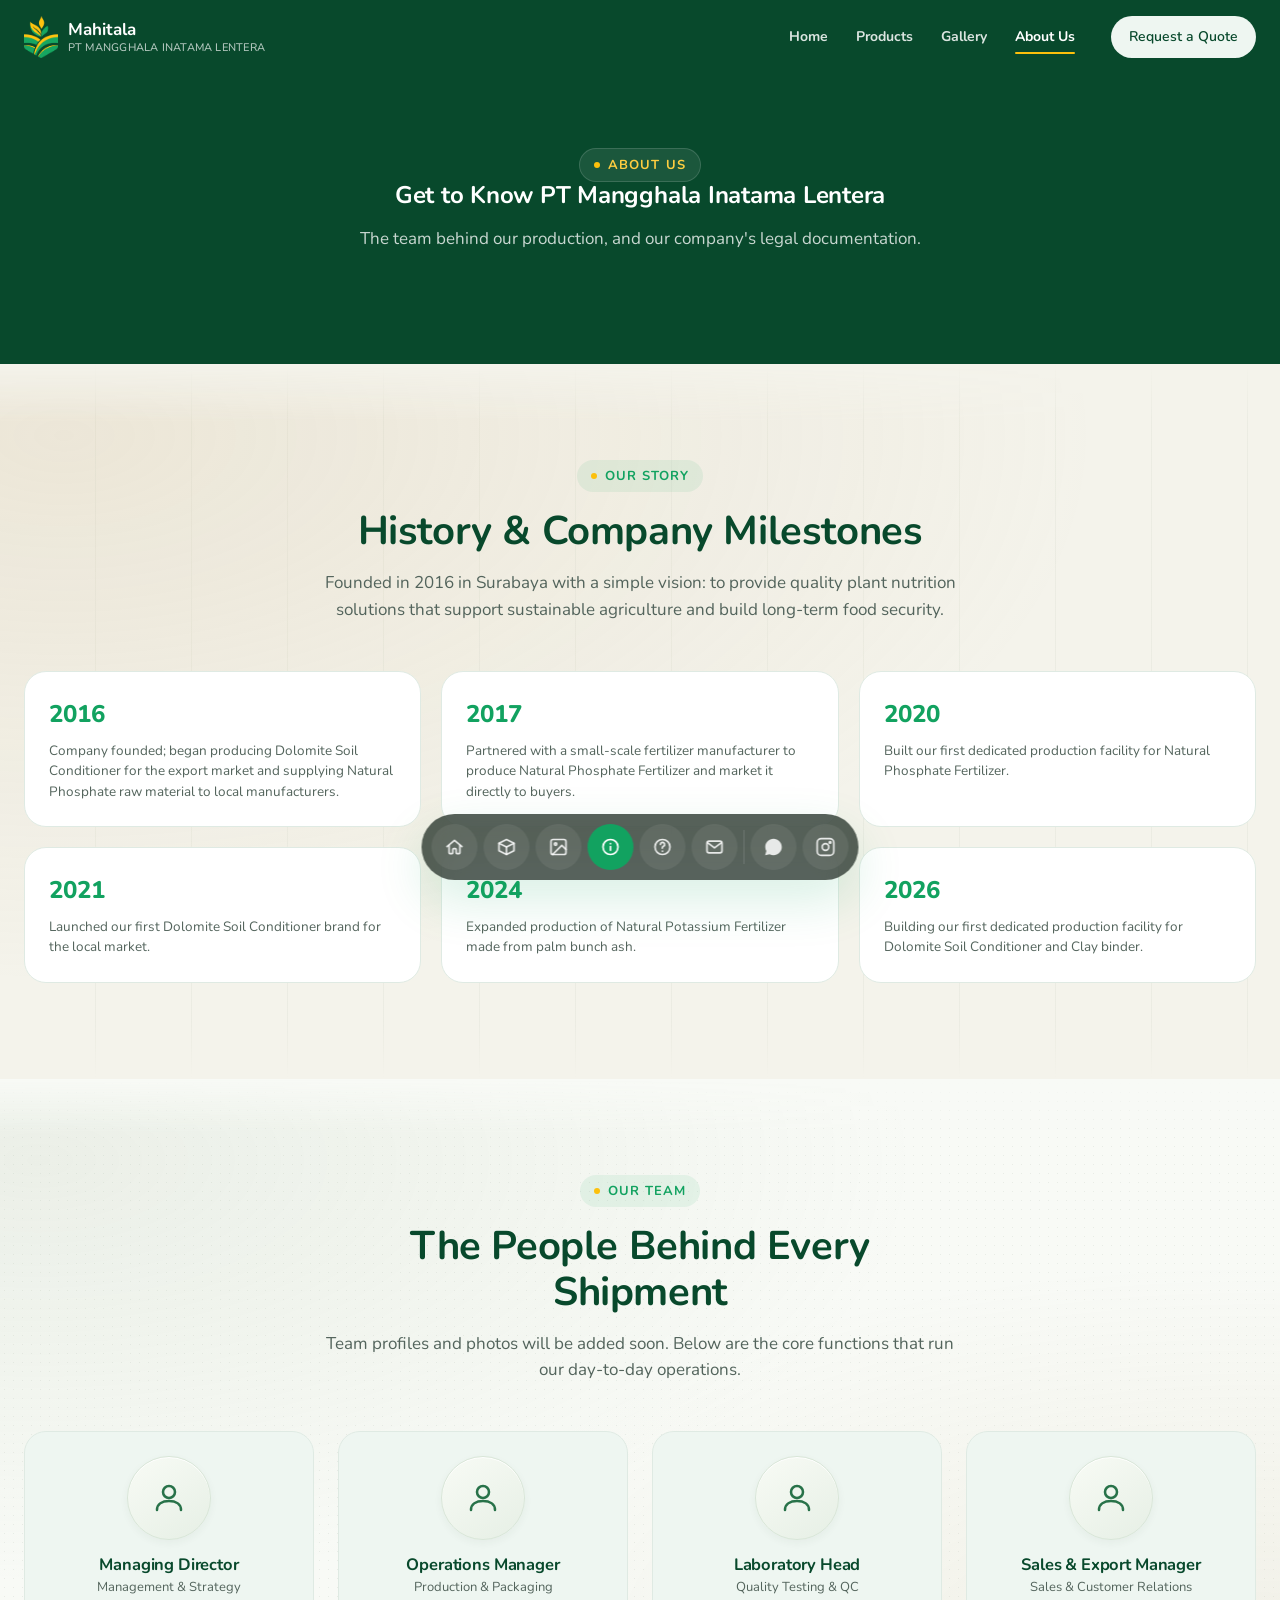
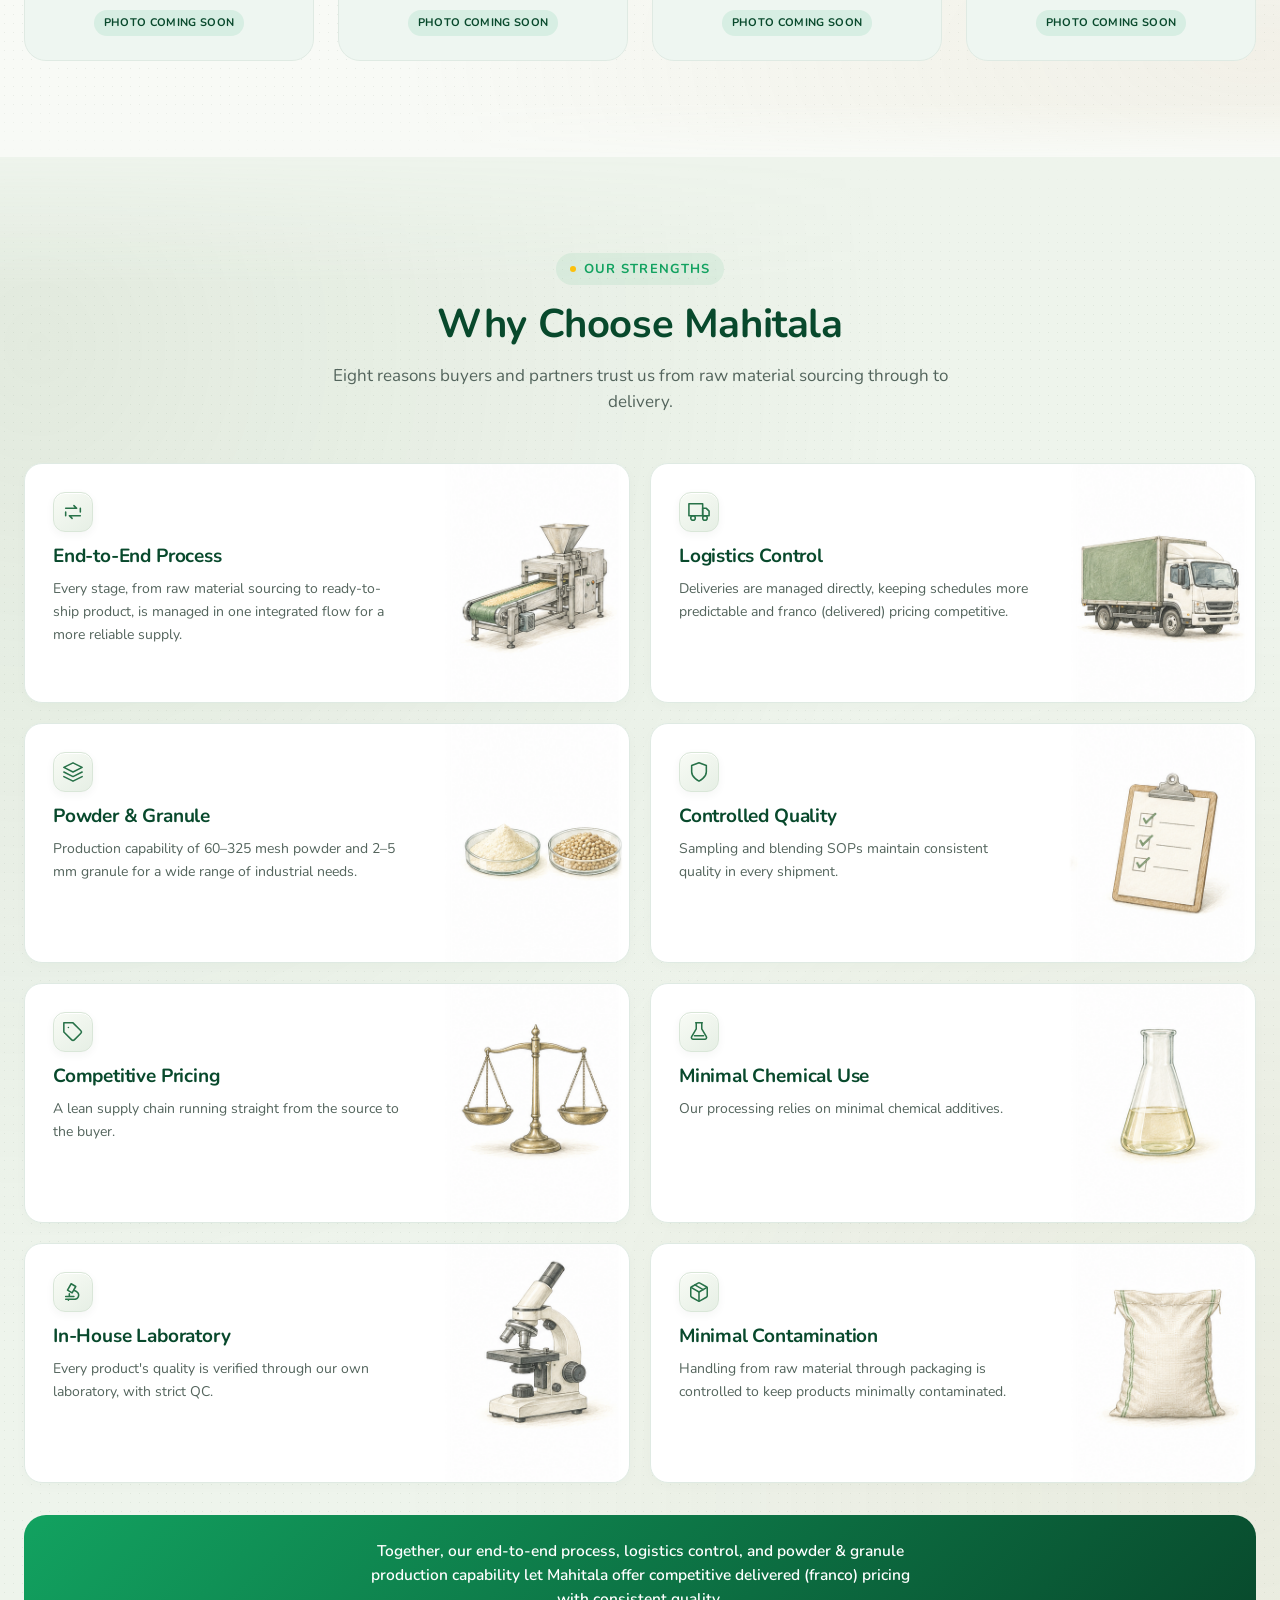
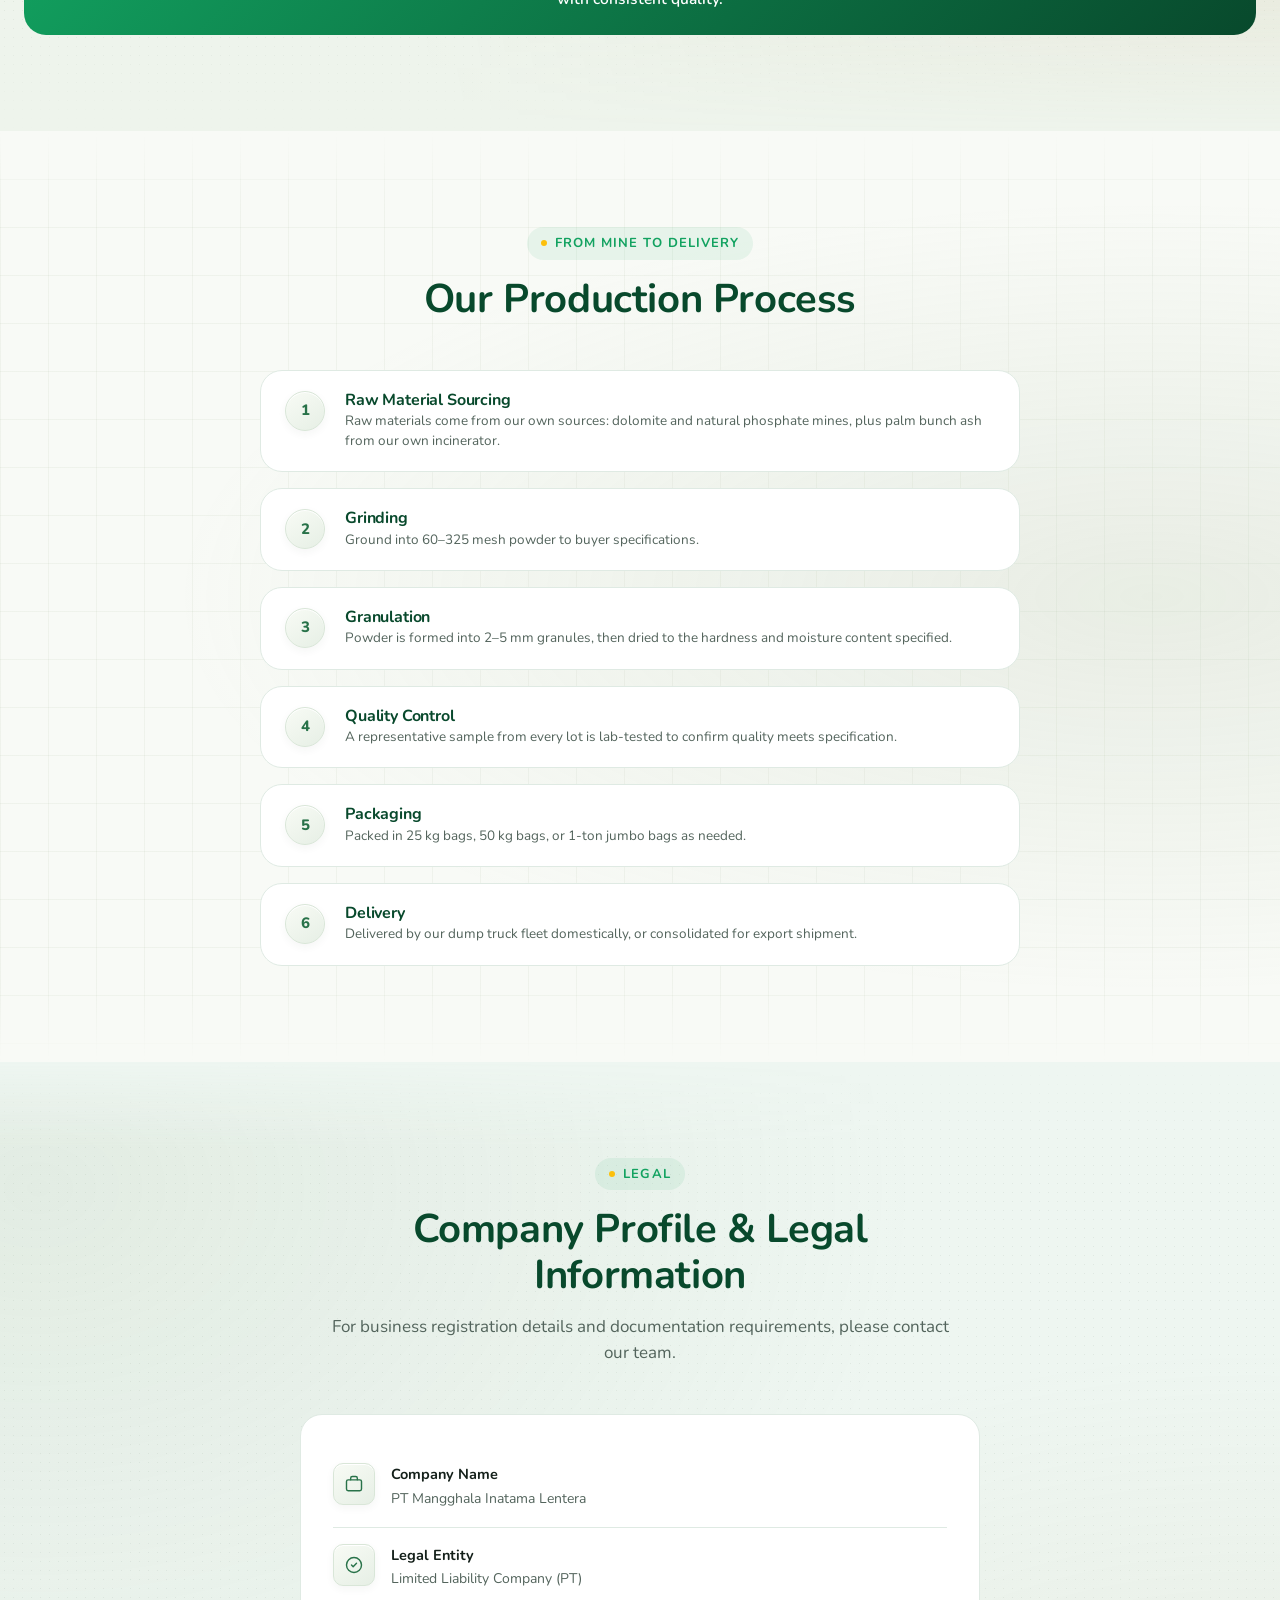
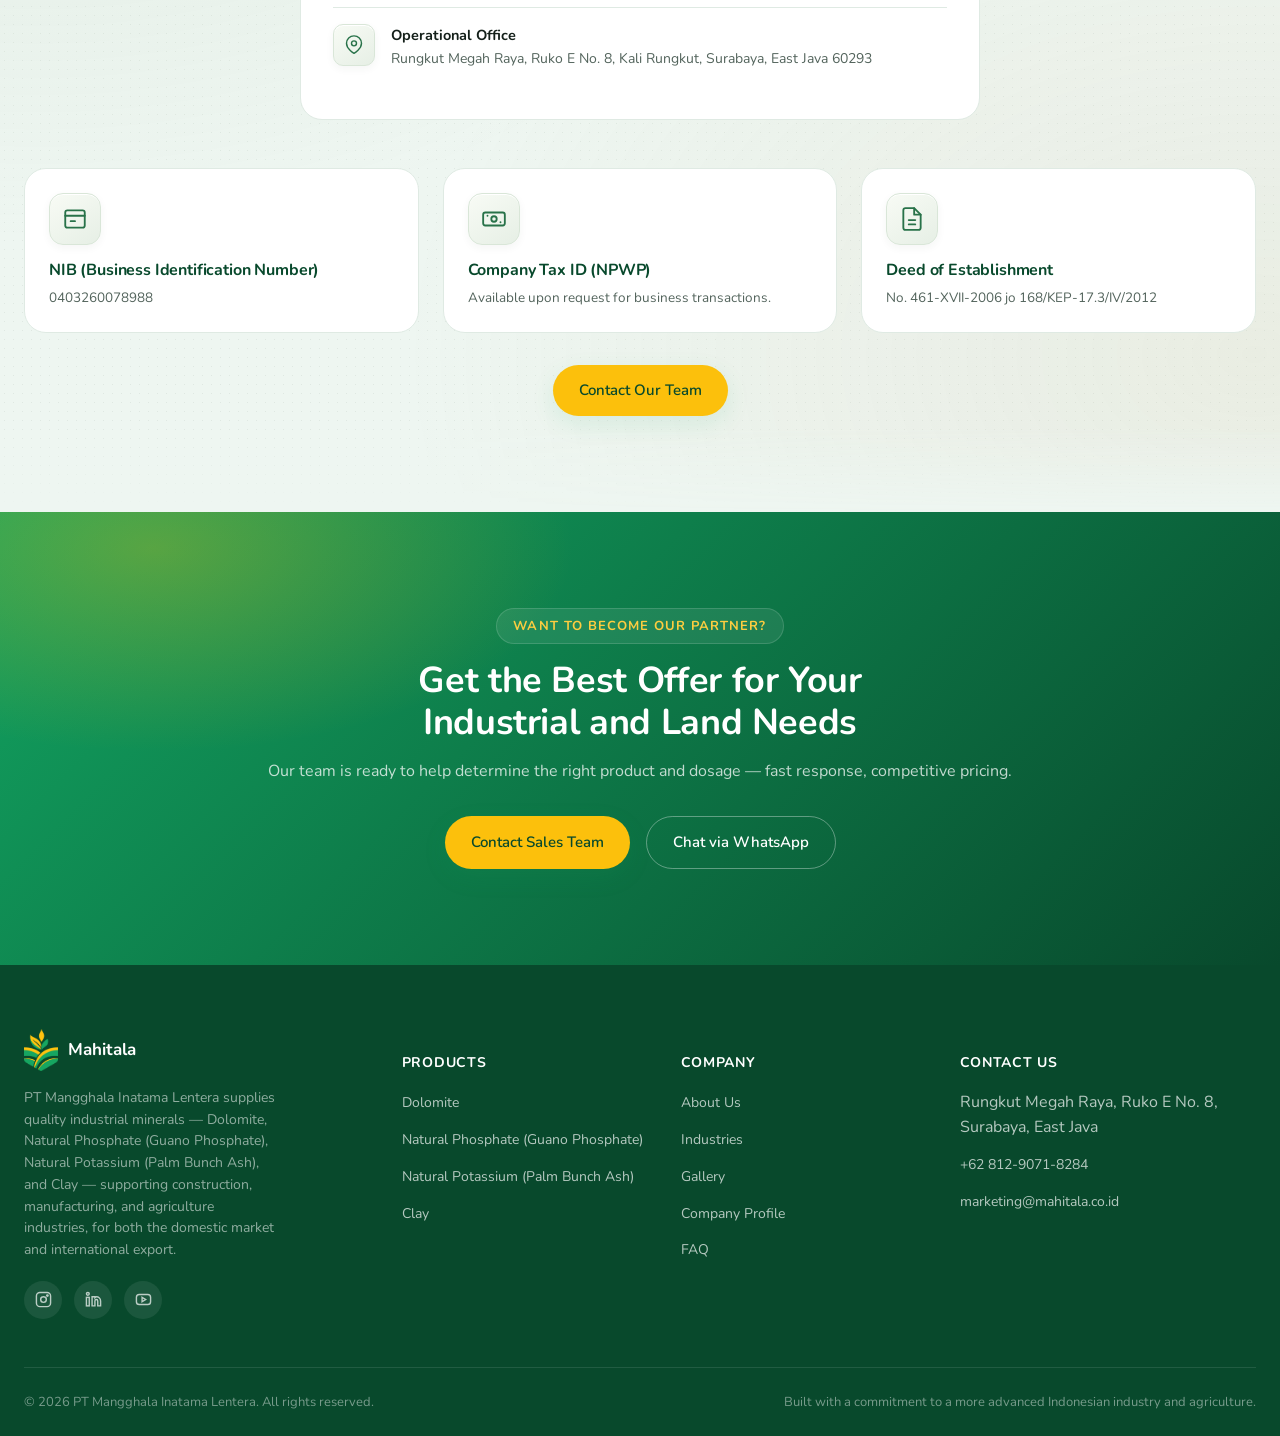
==== about.html @ 86b74831 "Refresh About illustrations and publish verified company identifiers" ====
<!doctype html>
<html lang="en">
<head>
<meta charset="UTF-8">
<meta name="viewport" content="width=device-width, initial-scale=1, viewport-fit=cover">
<title>About Us — PT Mangghala Inatama Lentera</title>
<meta name="description" content="Company profile, team, and legal documentation for PT Mangghala Inatama Lentera — producer and distributor of Dolomite, Natural Phosphate (Guano Phosphate), Natural Potassium (Palm Bunch Ash), and Clay.">
<link rel="canonical" href="https://bgdrgnnn.github.io/Mahitala/about.html">
<meta property="og:type" content="website">
<meta property="og:url" content="https://bgdrgnnn.github.io/Mahitala/about.html">
<meta property="og:site_name" content="Mahitala">
<meta property="og:locale" content="en_US">
<meta property="og:title" content="About Us — PT Mangghala Inatama Lentera">
<meta property="og:description" content="Company profile, team, and legal documentation for PT Mangghala Inatama Lentera — producer and distributor of Dolomite, Natural Phosphate (Guano Phosphate), Natural Potassium (Palm Bunch Ash), and Clay.">
<meta property="og:image" content="https://bgdrgnnn.github.io/Mahitala/assets/logo-full.png">
<meta property="og:image:width" content="1576">
<meta property="og:image:height" content="425">
<meta property="og:image:alt" content="PT Mangghala Inatama Lentera (Mahitala) logo">
<meta name="twitter:card" content="summary_large_image">
<meta name="twitter:title" content="About Us — PT Mangghala Inatama Lentera">
<meta name="twitter:description" content="Company profile, team, and legal documentation for PT Mangghala Inatama Lentera — producer and distributor of Dolomite, Natural Phosphate (Guano Phosphate), Natural Potassium (Palm Bunch Ash), and Clay.">
<meta name="twitter:image" content="https://bgdrgnnn.github.io/Mahitala/assets/logo-full.png">
<link rel="icon" type="image/png" href="assets/logo-icon.png">
<link rel="preconnect" href="https://fonts.googleapis.com">
<link rel="preconnect" href="https://fonts.gstatic.com" crossorigin>
<link href="https://fonts.googleapis.com/css2?family=Nunito:wght@400;500;600;700;800;900&display=swap" rel="stylesheet">
<link rel="stylesheet" href="css/style.css">
<script type="application/ld+json">
{
  "@context": "https://schema.org",
  "@type": "Organization",
  "name": "PT Mangghala Inatama Lentera",
  "alternateName": "Mahitala",
  "url": "https://bgdrgnnn.github.io/Mahitala/",
  "logo": "https://bgdrgnnn.github.io/Mahitala/assets/logo-full.png",
  "description": "Mineral agribusiness company based in Surabaya, East Java, Indonesia. Produces and supplies Dolomite, Natural Phosphate (Guano Phosphate), Natural Potassium (Palm Bunch Ash), and Clay in powder and granule form for agriculture, aquaculture, livestock, and industrial sectors, with export-ready capability for international buyers.",
  "address": {
    "@type": "PostalAddress",
    "streetAddress": "Rungkut Megah Raya, Ruko E No. 8, Kali Rungkut",
    "addressLocality": "Surabaya",
    "addressRegion": "East Java",
    "postalCode": "60293",
    "addressCountry": "ID"
  },
  "contactPoint": {
    "@type": "ContactPoint",
    "telephone": "+62-812-9071-8284",
    "contactType": "sales",
    "email": "marketing@mahitala.co.id",
    "areaServed": "Worldwide",
    "availableLanguage": [
      "English",
      "Indonesian"
    ]
  }
}
</script>
</head>
<body class="about-page">

<div class="scroll-progress" id="scrollProgress"></div>

<!-- ============ HEADER ============ -->
<header class="site-header" id="siteHeader">
  <div class="container">
    <a href="index.html#home" class="brand">
      <span class="brand-mark">
        <img src="assets/logo-icon.png" alt="Logo PT Mangghala Inatama Lentera" width="42" height="51">
      </span>
      <span class="brand-text">
        Mahitala
        <small>PT MANGGHALA INATAMA LENTERA</small>
      </span>
    </a>

    <nav class="header-nav" id="headerNav" aria-label="Primary">
      <a href="index.html#home">Home</a>
      <a href="products.html">Products</a>
      <a href="gallery.html">Gallery</a>
      <a href="about.html" class="active" aria-current="page">About Us</a>
    </nav>

    <div class="header-actions">
      <a href="index.html#kontak" class="btn btn-ghost btn-sm header-cta">Request a Quote</a>
      <button type="button" class="nav-toggle" id="navToggle" aria-label="Open menu" aria-expanded="false" aria-controls="headerNav">
        <svg viewBox="0 0 24 24" fill="none" stroke="currentColor" stroke-width="2" stroke-linecap="round" aria-hidden="true"><line class="nt-top" x1="4" y1="7" x2="20" y2="7"/><line class="nt-mid" x1="4" y1="12" x2="20" y2="12"/><line class="nt-bot" x1="4" y1="17" x2="20" y2="17"/></svg>
      </button>
    </div>
  </div>
</header>

<!-- ============ FLOATING DOCK NAV ============ -->
<nav class="dock-nav" id="dockNav" aria-label="Main navigation">
  <a href="index.html#home" class="dock-item" data-tooltip="Home">
    <svg viewBox="0 0 24 24" fill="none" stroke="currentColor" stroke-width="2" stroke-linecap="round" stroke-linejoin="round"><path d="M3 11.5 12 4l9 7.5"/><path d="M5.5 10v9a1 1 0 0 0 1 1H9a1 1 0 0 0 1-1v-4a1 1 0 0 1 1-1h2a1 1 0 0 1 1 1v4a1 1 0 0 0 1 1h2.5a1 1 0 0 0 1-1v-9"/></svg>
    <span class="dock-label">Home</span>
  </a>
  <a href="index.html#produk" class="dock-item" data-tooltip="Products">
    <svg viewBox="0 0 24 24" fill="none" stroke="currentColor" stroke-width="2" stroke-linecap="round" stroke-linejoin="round"><path d="M21 7.5 12 3 3 7.5l9 4.5 9-4.5Z"/><path d="M3 7.5v9L12 21l9-4.5v-9"/><path d="M12 12v9"/></svg>
    <span class="dock-label">Products</span>
  </a>
  <a href="gallery.html" class="dock-item" data-tooltip="Gallery">
    <svg viewBox="0 0 24 24" fill="none" stroke="currentColor" stroke-width="2" stroke-linecap="round" stroke-linejoin="round"><rect x="3" y="3" width="18" height="18" rx="2.5"/><circle cx="8.5" cy="8.5" r="1.5"/><path d="m21 15-5-5L5 21"/></svg>
    <span class="dock-label">Gallery</span>
  </a>
  <a href="about.html" class="dock-item active" data-tooltip="About Us">
    <svg viewBox="0 0 24 24" fill="none" stroke="currentColor" stroke-width="2" stroke-linecap="round" stroke-linejoin="round"><circle cx="12" cy="12" r="9"/><line x1="12" y1="16" x2="12" y2="11.5"/><line x1="12" y1="8" x2="12.01" y2="8"/></svg>
    <span class="dock-label">About Us</span>
  </a>
  <a href="index.html#faq" class="dock-item" data-tooltip="FAQ">
    <svg viewBox="0 0 24 24" fill="none" stroke="currentColor" stroke-width="2" stroke-linecap="round" stroke-linejoin="round"><circle cx="12" cy="12" r="9"/><path d="M9.5 9a2.5 2.5 0 1 1 3.6 2.24c-.77.37-1.35 1.1-1.35 1.96V13.5"/><line x1="12" y1="17" x2="12.01" y2="17"/></svg>
    <span class="dock-label">FAQ</span>
  </a>
  <a href="index.html#kontak" class="dock-item" data-tooltip="Contact">
    <svg viewBox="0 0 24 24" fill="none" stroke="currentColor" stroke-width="2" stroke-linecap="round" stroke-linejoin="round"><rect x="3" y="5" width="18" height="14" rx="2.5"/><path d="m4 7 8 6 8-6"/></svg>
    <span class="dock-label">Contact</span>
  </a>
  <span class="dock-sep" aria-hidden="true"></span>
  <a href="https://wa.me/6281290718284" class="dock-item" target="_blank" rel="noopener" data-tooltip="WhatsApp">
    <svg viewBox="0 0 24 24" fill="currentColor"><path d="M12.04 2C6.58 2 2.13 6.45 2.13 11.91c0 1.75.46 3.45 1.32 4.95L2 22l5.28-1.38a9.9 9.9 0 0 0 4.76 1.21h.01c5.46 0 9.91-4.45 9.91-9.91C21.96 6.45 17.5 2 12.04 2z"/></svg>
    <span class="dock-label">WhatsApp</span>
  </a>
  <a href="#" class="dock-item" target="_blank" rel="noopener" data-tooltip="Instagram">
    <svg viewBox="0 0 24 24" fill="none" stroke="currentColor" stroke-width="2" stroke-linecap="round" stroke-linejoin="round"><rect x="2" y="2" width="20" height="20" rx="5"/><circle cx="12" cy="12" r="4"/><circle cx="17.5" cy="6.5" r="1"/></svg>
    <span class="dock-label">Instagram</span>
  </a>
</nav>

<main>
  <!-- ============ ABOUT HERO ============ -->
  <section class="gallery-hero">
    <div class="container">
      <div class="section-head center reveal">
        <span class="eyebrow">About Us</span>
        <h1>Get to Know PT Mangghala Inatama Lentera</h1>
        <p>The team behind our production, and our company's legal documentation.</p>
      </div>
    </div>
  </section>

  <!-- ============ HISTORY & MILESTONES ============ -->
  <section class="section history-section" id="history">
    <div class="container">
      <div class="section-head center reveal">
        <span class="eyebrow">Our Story</span>
        <h2>History &amp; Company Milestones</h2>
        <p>Founded in 2016 in Surabaya with a simple vision: to provide quality plant nutrition solutions that support sustainable agriculture and build long-term food security.</p>
      </div>

      <div class="milestone-grid stagger-group">
        <div class="milestone-card">
          <div class="milestone-year">2016</div>
          <p>Company founded; began producing Dolomite Soil Conditioner for the export market and supplying Natural Phosphate raw material to local manufacturers.</p>
        </div>
        <div class="milestone-card">
          <div class="milestone-year">2017</div>
          <p>Partnered with a small-scale fertilizer manufacturer to produce Natural Phosphate Fertilizer and market it directly to buyers.</p>
        </div>
        <div class="milestone-card">
          <div class="milestone-year">2020</div>
          <p>Built our first dedicated production facility for Natural Phosphate Fertilizer.</p>
        </div>
        <div class="milestone-card">
          <div class="milestone-year">2021</div>
          <p>Launched our first Dolomite Soil Conditioner brand for the local market.</p>
        </div>
        <div class="milestone-card">
          <div class="milestone-year">2024</div>
          <p>Expanded production of Natural Potassium Fertilizer made from palm bunch ash.</p>
        </div>
        <div class="milestone-card">
          <div class="milestone-year">2026</div>
          <p>Building our first dedicated production facility for Dolomite Soil Conditioner and Clay binder.</p>
        </div>
      </div>
    </div>
  </section>

  <!-- ============ OUR TEAM ============ -->
  <section class="section">
    <div class="container">
      <div class="section-head center reveal">
        <span class="eyebrow">Our Team</span>
        <h2>The People Behind Every Shipment</h2>
        <p>Team profiles and photos will be added soon. Below are the core functions that run our day-to-day operations.</p>
      </div>

      <div class="team-grid stagger-group">
        <div class="team-card">
          <div class="team-avatar">
            <svg viewBox="0 0 24 24" fill="none" stroke="currentColor" stroke-width="2" stroke-linecap="round" stroke-linejoin="round"><circle cx="12" cy="8" r="4"/><path d="M4 20c0-4 3.5-6 8-6s8 2 8 6"/></svg>
          </div>
          <h3>Managing Director</h3>
          <p class="team-role">Management &amp; Strategy</p>
          <span class="team-photo-note">Photo Coming Soon</span>
        </div>
        <div class="team-card">
          <div class="team-avatar">
            <svg viewBox="0 0 24 24" fill="none" stroke="currentColor" stroke-width="2" stroke-linecap="round" stroke-linejoin="round"><circle cx="12" cy="8" r="4"/><path d="M4 20c0-4 3.5-6 8-6s8 2 8 6"/></svg>
          </div>
          <h3>Operations Manager</h3>
          <p class="team-role">Production &amp; Packaging</p>
          <span class="team-photo-note">Photo Coming Soon</span>
        </div>
        <div class="team-card">
          <div class="team-avatar">
            <svg viewBox="0 0 24 24" fill="none" stroke="currentColor" stroke-width="2" stroke-linecap="round" stroke-linejoin="round"><circle cx="12" cy="8" r="4"/><path d="M4 20c0-4 3.5-6 8-6s8 2 8 6"/></svg>
          </div>
          <h3>Laboratory Head</h3>
          <p class="team-role">Quality Testing &amp; QC</p>
          <span class="team-photo-note">Photo Coming Soon</span>
        </div>
        <div class="team-card">
          <div class="team-avatar">
            <svg viewBox="0 0 24 24" fill="none" stroke="currentColor" stroke-width="2" stroke-linecap="round" stroke-linejoin="round"><circle cx="12" cy="8" r="4"/><path d="M4 20c0-4 3.5-6 8-6s8 2 8 6"/></svg>
          </div>
          <h3>Sales &amp; Export Manager</h3>
          <p class="team-role">Sales &amp; Customer Relations</p>
          <span class="team-photo-note">Photo Coming Soon</span>
        </div>
      </div>
    </div>
  </section>

  <!-- ============ WHY CHOOSE MAHITALA ============ -->
  <section class="section strengths-section" id="why-choose">
    <div class="container">
      <div class="section-head center reveal">
        <span class="eyebrow">Our Strengths</span>
        <h2>Why Choose Mahitala</h2>
        <p>Eight reasons buyers and partners trust us from raw material sourcing through to delivery.</p>
      </div>

      <div class="legal-grid mengapa-grid stagger-group">
        <div class="legal-card advantage-card"><div class="advantage-art advantage-art-1" aria-hidden="true"></div><div class="advantage-content">
          <div class="legal-icon">
            <svg viewBox="0 0 24 24" fill="none" stroke="currentColor" stroke-width="2" stroke-linecap="round" stroke-linejoin="round"><path d="M4 8h12l-3-3m7 11H8l3 3M20 8v4M4 16v-4"/></svg>
          </div>
          <h3>End-to-End Process</h3>
          <p>Every stage, from raw material sourcing to ready-to-ship product, is managed in one integrated flow for a more reliable supply.</p>
        </div></div>
        <div class="legal-card advantage-card"><div class="advantage-art advantage-art-2" aria-hidden="true"></div><div class="advantage-content">
          <div class="legal-icon">
            <svg viewBox="0 0 24 24" fill="none" stroke="currentColor" stroke-width="2" stroke-linecap="round" stroke-linejoin="round"><rect x="1" y="3" width="15" height="13"/><polygon points="16 8 20 8 23 11 23 16 16 16 16 8"/><circle cx="5.5" cy="18.5" r="2.5"/><circle cx="18.5" cy="18.5" r="2.5"/></svg>
          </div>
          <h3>Logistics Control</h3>
          <p>Deliveries are managed directly, keeping schedules more predictable and franco (delivered) pricing competitive.</p>
        </div></div>
        <div class="legal-card advantage-card"><div class="advantage-art advantage-art-3" aria-hidden="true"></div><div class="advantage-content">
          <div class="legal-icon">
            <svg viewBox="0 0 24 24" fill="none" stroke="currentColor" stroke-width="2" stroke-linecap="round" stroke-linejoin="round"><polygon points="12 2 2 7 12 12 22 7 12 2"/><polyline points="2 17 12 22 22 17"/><polyline points="2 12 12 17 22 12"/></svg>
          </div>
          <h3>Powder &amp; Granule</h3>
          <p>Production capability of 60–325 mesh powder and 2–5 mm granule for a wide range of industrial needs.</p>
        </div></div>
        <div class="legal-card advantage-card"><div class="advantage-art advantage-art-4" aria-hidden="true"></div><div class="advantage-content">
          <div class="legal-icon">
            <svg viewBox="0 0 24 24" fill="none" stroke="currentColor" stroke-width="2" stroke-linecap="round" stroke-linejoin="round"><path d="M12 22s8-4 8-10V5l-8-3-8 3v7c0 6 8 10 8 10z"/></svg>
          </div>
          <h3>Controlled Quality</h3>
          <p>Sampling and blending SOPs maintain consistent quality in every shipment.</p>
        </div></div>
        <div class="legal-card advantage-card"><div class="advantage-art advantage-art-5" aria-hidden="true"></div><div class="advantage-content">
          <div class="legal-icon">
            <svg viewBox="0 0 24 24" fill="none" stroke="currentColor" stroke-width="2" stroke-linecap="round" stroke-linejoin="round"><path d="M20.59 13.41 13.42 20.58a2 2 0 0 1-2.83 0L2 12V2h10l8.59 8.59a2 2 0 0 1 0 2.82z"/><line x1="7" y1="7" x2="7.01" y2="7"/></svg>
          </div>
          <h3>Competitive Pricing</h3>
          <p>A lean supply chain running straight from the source to the buyer.</p>
        </div></div>
        <div class="legal-card advantage-card"><div class="advantage-art advantage-art-6" aria-hidden="true"></div><div class="advantage-content">
          <div class="legal-icon">
            <svg viewBox="0 0 24 24" fill="none" stroke="currentColor" stroke-width="2" stroke-linecap="round" stroke-linejoin="round"><path d="M9 2v6.5L4 17a2 2 0 0 0 1.74 3h12.52A2 2 0 0 0 20 17l-5-8.5V2"/><path d="M8.5 2h7"/><path d="M7 16h10"/></svg>
          </div>
          <h3>Minimal Chemical Use</h3>
          <p>Our processing relies on minimal chemical additives.</p>
        </div></div>
        <div class="legal-card advantage-card"><div class="advantage-art advantage-art-7" aria-hidden="true"></div><div class="advantage-content">
          <div class="legal-icon">
            <svg viewBox="0 0 24 24" fill="none" stroke="currentColor" stroke-width="2" stroke-linecap="round" stroke-linejoin="round"><path d="m10 3 5 3-4 7-5-3 4-7ZM13 10c8 3 6 10-1 10H4M8 14v3M7 21v-1M4 17h9"/></svg>
          </div>
          <h3>In-House Laboratory</h3>
          <p>Every product's quality is verified through our own laboratory, with strict QC.</p>
        </div></div>
        <div class="legal-card advantage-card"><div class="advantage-art advantage-art-8" aria-hidden="true"></div><div class="advantage-content">
          <div class="legal-icon">
            <svg viewBox="0 0 24 24" fill="none" stroke="currentColor" stroke-width="2" stroke-linecap="round" stroke-linejoin="round"><line x1="16.5" y1="9.4" x2="7.5" y2="4.21"/><path d="M21 16V8a2 2 0 0 0-1-1.73l-7-4a2 2 0 0 0-2 0l-7 4A2 2 0 0 0 3 8v8a2 2 0 0 0 1 1.73l7 4a2 2 0 0 0 2 0l7-4A2 2 0 0 0 21 16z"/><polyline points="3.27 6.96 12 12.01 20.73 6.96"/><line x1="12" y1="22.08" x2="12" y2="12"/></svg>
          </div>
          <h3>Minimal Contamination</h3>
          <p>Handling from raw material through packaging is controlled to keep products minimally contaminated.</p>
        </div></div>
      </div>

      <div class="mengapa-band reveal">
        <p>Together, our end-to-end process, logistics control, and powder &amp; granule production capability let Mahitala offer competitive delivered (franco) pricing with consistent quality.</p>
      </div>
    </div>
  </section>

  <!-- ============ OUR PRODUCTION PROCESS ============ -->
  <section class="section production-section" id="production-process">
    <div class="container">
      <div class="section-head center reveal">
        <span class="eyebrow">From Mine to Delivery</span>
        <h2>Our Production Process</h2>
      </div>

      <div class="process-steps stagger-group">
        <div class="process-step">
          <span class="process-step-num">1</span>
          <div>
            <h3>Raw Material Sourcing</h3>
            <p>Raw materials come from our own sources: dolomite and natural phosphate mines, plus palm bunch ash from our own incinerator.</p>
          </div>
        </div>
        <div class="process-step">
          <span class="process-step-num">2</span>
          <div>
            <h3>Grinding</h3>
            <p>Ground into 60–325 mesh powder to buyer specifications.</p>
          </div>
        </div>
        <div class="process-step">
          <span class="process-step-num">3</span>
          <div>
            <h3>Granulation</h3>
            <p>Powder is formed into 2–5 mm granules, then dried to the hardness and moisture content specified.</p>
          </div>
        </div>
        <div class="process-step">
          <span class="process-step-num">4</span>
          <div>
            <h3>Quality Control</h3>
            <p>A representative sample from every lot is lab-tested to confirm quality meets specification.</p>
          </div>
        </div>
        <div class="process-step">
          <span class="process-step-num">5</span>
          <div>
            <h3>Packaging</h3>
            <p>Packed in 25 kg bags, 50 kg bags, or 1-ton jumbo bags as needed.</p>
          </div>
        </div>
        <div class="process-step">
          <span class="process-step-num">6</span>
          <div>
            <h3>Delivery</h3>
            <p>Delivered by our dump truck fleet domestically, or consolidated for export shipment.</p>
          </div>
        </div>
      </div>
    </div>
  </section>

  <!-- ============ COMPANY LEGAL DOCUMENTS ============ -->
  <section class="section" id="legal" style="background:var(--color-surface-alt)">
    <div class="container">
      <div class="section-head center reveal">
        <span class="eyebrow">Legal</span>
        <h2>Company Profile &amp; Legal Information</h2>
        <p>For business registration details and documentation requirements, please contact our team.</p>
      </div>

      <div class="contact-info-card reveal" style="max-width: 680px; margin: 0 auto var(--space-12)">
        <div class="contact-row">
          <span class="icon"><svg viewBox="0 0 24 24" fill="none" stroke="currentColor" stroke-width="2" stroke-linecap="round" stroke-linejoin="round"><rect x="3" y="7" width="18" height="13" rx="2"/><path d="M8 7V5a2 2 0 0 1 2-2h4a2 2 0 0 1 2 2v2"/></svg></span>
          <div>
            <strong>Company Name</strong>
            <span>PT Mangghala Inatama Lentera</span>
          </div>
        </div>
        <div class="contact-row">
          <span class="icon"><svg viewBox="0 0 24 24" fill="none" stroke="currentColor" stroke-width="2" stroke-linecap="round" stroke-linejoin="round"><path d="M9 12l2 2 4-4"/><circle cx="12" cy="12" r="9"/></svg></span>
          <div>
            <strong>Legal Entity</strong>
            <span>Limited Liability Company (PT)</span>
          </div>
        </div>
        <div class="contact-row">
          <span class="icon"><svg viewBox="0 0 24 24" fill="none" stroke="currentColor" stroke-width="2" stroke-linecap="round" stroke-linejoin="round"><path d="M21 10c0 7-9 12-9 12s-9-5-9-12a9 9 0 0 1 18 0z"/><circle cx="12" cy="10" r="3"/></svg></span>
          <div>
            <strong>Operational Office</strong>
            <span>Rungkut Megah Raya, Ruko E No. 8, Kali Rungkut, Surabaya, East Java 60293</span>
          </div>
        </div>
      </div>

      <div class="legal-grid stagger-group">
        <div class="legal-card">
          <div class="legal-icon">
            <svg viewBox="0 0 24 24" fill="none" stroke="currentColor" stroke-width="2" stroke-linecap="round" stroke-linejoin="round"><rect x="3" y="4" width="18" height="16" rx="2"/><line x1="3" y1="9" x2="21" y2="9"/><line x1="8" y1="14" x2="12" y2="14"/></svg>
          </div>
          <h3>NIB (Business Identification Number)</h3>
          <p>0403260078988</p>
        </div>
        <div class="legal-card">
          <div class="legal-icon">
            <svg viewBox="0 0 24 24" fill="none" stroke="currentColor" stroke-width="2" stroke-linecap="round" stroke-linejoin="round"><rect x="2" y="6" width="20" height="12" rx="2"/><circle cx="12" cy="12" r="2.5"/><line x1="6" y1="9" x2="6" y2="9.01"/><line x1="18" y1="15" x2="18" y2="15.01"/></svg>
          </div>
          <h3>Company Tax ID (NPWP)</h3>
          <p>Available upon request for business transactions.</p>
        </div>
        <div class="legal-card">
          <div class="legal-icon">
            <svg viewBox="0 0 24 24" fill="none" stroke="currentColor" stroke-width="2" stroke-linecap="round" stroke-linejoin="round"><path d="M14 2H6a2 2 0 0 0-2 2v16a2 2 0 0 0 2 2h12a2 2 0 0 0 2-2V8z"/><path d="M14 2v6h6"/><line x1="9" y1="13" x2="15" y2="13"/><line x1="9" y1="17" x2="15" y2="17"/></svg>
          </div>
          <h3>Deed of Establishment</h3>
          <p>No. 461-XVII-2006 jo 168/KEP-17.3/IV/2012</p>
        </div>
      </div>
      <div style="text-align:center; margin-top:var(--space-8)"><a class="btn btn-primary" href="index.html#kontak">Contact Our Team</a></div>
    </div>
  </section>

  <!-- ============ CTA ============ -->
  <section class="section cta-section">
    <div class="container tilt-reveal">
      <div class="cta-band">
        <span class="hero-eyebrow">Want to Become Our Partner?</span>
        <h2 style="margin-top: var(--space-4)">Get the Best Offer for Your Industrial and Land Needs</h2>
        <p>Our team is ready to help determine the right product and dosage — fast response, competitive pricing.</p>
        <div class="hero-cta">
          <a href="index.html#kontak" class="btn btn-primary">Contact Sales Team</a>
          <a href="https://wa.me/6281290718284" class="btn btn-outline" target="_blank" rel="noopener">Chat via WhatsApp</a>
        </div>
      </div>
    </div>
  </section>
</main>

<!-- ============ FOOTER ============ -->
<footer class="site-footer">
  <div class="container">
    <div class="footer-grid">
      <div class="footer-brand">
        <a href="index.html#home" class="brand">
          <span class="brand-mark">
            <img src="assets/logo-icon.png" alt="Logo PT Mangghala Inatama Lentera" width="42" height="51">
          </span>
          <span class="brand-text">Mahitala</span>
        </a>
        <p>PT Mangghala Inatama Lentera supplies quality industrial minerals — Dolomite, Natural Phosphate (Guano Phosphate), Natural Potassium (Palm Bunch Ash), and Clay — supporting construction, manufacturing, and agriculture industries, for both the domestic market and international export.</p>
        <div class="social-row">
          <a href="#" aria-label="Instagram"><svg viewBox="0 0 24 24" fill="none" stroke="currentColor" stroke-width="2"><rect x="2" y="2" width="20" height="20" rx="5"/><circle cx="12" cy="12" r="4"/><circle cx="17.5" cy="6.5" r="1"/></svg></a>
          <a href="#" aria-label="LinkedIn"><svg viewBox="0 0 24 24" fill="none" stroke="currentColor" stroke-width="2"><path d="M16 8a6 6 0 0 1 6 6v7h-4v-7a2 2 0 0 0-4 0v7h-4V8h4v1.5A6 6 0 0 1 16 8z"/><rect x="2" y="9" width="4" height="12"/><circle cx="4" cy="4" r="2"/></svg></a>
          <a href="#" aria-label="YouTube"><svg viewBox="0 0 24 24" fill="none" stroke="currentColor" stroke-width="2"><rect x="2" y="5" width="20" height="14" rx="4"/><polygon points="10 9 15 12 10 15 10 9"/></svg></a>
        </div>
      </div>

      <div class="footer-col">
        <h5>Products</h5>
        <ul>
          <li><a href="products.html">Dolomite</a></li>
          <li><a href="products.html">Natural Phosphate (Guano Phosphate)</a></li>
          <li><a href="products.html">Natural Potassium (Palm Bunch Ash)</a></li>
          <li><a href="products.html">Clay</a></li>
        </ul>
      </div>

      <div class="footer-col">
        <h5>Company</h5>
        <ul>
          <li><a href="about.html">About Us</a></li>
          <li><a href="index.html#industri">Industries</a></li>
          <li><a href="gallery.html">Gallery</a></li>
          <li><a href="assets/company-profile.pdf" download>Company Profile</a></li>
          <li><a href="index.html#faq">FAQ</a></li>
        </ul>
      </div>

      <div class="footer-col">
        <h5>Contact Us</h5>
        <ul>
          <li>Rungkut Megah Raya, Ruko E No. 8, Surabaya, East Java</li>
          <li><a href="tel:+6281290718284">+62 812-9071-8284</a></li>
          <li><a href="mailto:marketing@mahitala.co.id">marketing@mahitala.co.id</a></li>
        </ul>
      </div>
    </div>

    <div class="footer-bottom">
      <span>© <span id="year"></span> PT Mangghala Inatama Lentera. <span>All rights reserved.</span></span>
      <span>Built with a commitment to a more advanced Indonesian industry and agriculture.</span>
    </div>
  </div>
</footer>

<script src="js/gallery.js"></script>
<script src="js/nav.js"></script>
</body>
</html>
---- css/style.css ----
/* ==========================================================================
   PT Mangghala Inatama Lentera — Design Tokens & Base Styles
   ========================================================================== */

:root {
  /* Color system — matched to the Mangghala Inatama Lentera logo */
  --color-primary: #12A260;        /* logo green */
  --color-primary-light: #17D37D;
  --color-primary-dark: #08492C;
  --color-secondary: #6B4F3B;      /* soil brown — supporting neutral */
  --color-accent: #FCC00C;         /* logo gold */
  --color-accent-light: #FDCD40;
  --color-stone: #78716C;          /* dolomite stone gray */

  --color-background: #F7FAF8;     /* soft green-tinted white */
  --color-surface: #FFFFFF;
  --color-surface-alt: #EEF6F1;
  --color-foreground: #14201A;
  --color-muted-foreground: #53645C;
  --color-border: #DFEAE3;
  --color-destructive: #B91C1C;

  --color-on-primary: #FFFFFF;
  --color-on-accent: #08492C;

  /* Typography — relaxed, humanist sans (not a stiff geometric grotesk) */
  --font-heading: 'Nunito', 'Segoe UI', Calibri, Arial, sans-serif;
  --font-body: 'Nunito', 'Segoe UI', Calibri, Arial, sans-serif;

  /* Spacing scale */
  --space-1: 4px;
  --space-2: 8px;
  --space-3: 12px;
  --space-4: 16px;
  --space-5: 20px;
  --space-6: 24px;
  --space-8: 32px;
  --space-12: 48px;
  --space-16: 64px;
  --space-24: 96px;

  --radius-sm: 8px;
  --radius-md: 14px;
  --radius-lg: 22px;
  --radius-full: 999px;

  --shadow-sm: 0 1px 2px rgba(28, 25, 23, 0.06);
  --shadow-md: 0 8px 24px rgba(18, 162, 96, 0.10);
  --shadow-lg: 0 20px 50px rgba(18, 162, 96, 0.16);

  --ease-standard: cubic-bezier(0.16, 1, 0.3, 1);
}

* { box-sizing: border-box; }
html { scroll-behavior: smooth; }

/* Anchor-scroll offset for the fixed header — a fixed value (matching the
   header's compact/scrolled height) instead of a JS-measured one, since
   the header's height itself changes mid-scroll (tall -> compact) and a
   height read at click time would go stale before the scroll settles. */
#home, #produk, #industri, #tentang, #faq, #kontak { scroll-margin-top: 58px; }

#tentang, #faq { position: relative; overflow: hidden; }
#tentang .container, #faq .container { position: relative; z-index: 1; }

.tentang-deco {
  position: absolute;
  inset: 0;
  width: 100%;
  height: 100%;
  z-index: 0;
  pointer-events: none;
  object-fit: cover;
}

@media (prefers-reduced-motion: reduce) {
  html { scroll-behavior: auto; }
  *, *::before, *::after {
    animation-duration: 0.01ms !important;
    animation-iteration-count: 1 !important;
    transition-duration: 0.01ms !important;
    scroll-behavior: auto !important;
  }
}

body {
  margin: 0;
  font-family: var(--font-body);
  background: var(--color-background);
  color: var(--color-foreground);
  line-height: 1.55;
  font-size: 16px;
  -webkit-font-smoothing: antialiased;
  overflow-x: hidden;
}

img, svg { max-width: 100%; display: block; }

h1, h2, h3, h4 {
  font-family: var(--font-heading);
  color: var(--color-primary-dark);
  line-height: 1.15;
  margin: 0;
  letter-spacing: -0.01em;
}

p { margin: 0; }

a { color: inherit; text-decoration: none; }

button {
  font-family: inherit;
  cursor: pointer;
  border: none;
  background: none;
  color: inherit;
}

a:focus-visible,
button:focus-visible,
input:focus-visible,
textarea:focus-visible,
[tabindex]:focus-visible {
  outline: 2px solid var(--color-accent);
  outline-offset: 3px;
  border-radius: 4px;
}

.container {
  width: 100%;
  max-width: 1280px;
  margin-inline: auto;
  padding-inline: var(--space-6);
}

@media (max-width: 640px) {
  .container { padding-inline: var(--space-4); }
}

.section { padding-block: var(--space-24); }
@media (max-width: 768px) {
  .section { padding-block: var(--space-16); }
}

.eyebrow {
  display: inline-flex;
  align-items: center;
  gap: var(--space-2);
  font-size: 13px;
  font-weight: 700;
  letter-spacing: 0.08em;
  text-transform: uppercase;
  color: var(--color-primary);
  background: rgba(18, 162, 96, 0.08);
  padding: 6px 14px;
  border-radius: var(--radius-full);
}

.eyebrow::before {
  content: "";
  width: 6px;
  height: 6px;
  border-radius: 50%;
  background: var(--color-accent);
}

.section-head {
  max-width: 640px;
  margin-bottom: var(--space-12);
}

.section-head.center {
  margin-inline: auto;
  text-align: center;
}

.section-head h2 {
  font-size: clamp(28px, 4vw, 40px);
  margin-top: var(--space-4);
}

.section-head p {
  margin-top: var(--space-4);
  color: var(--color-muted-foreground);
  font-size: 17px;
}

/* Rotating-word headline (Kontak) — the last line cycles through words,
   sliding/blurring out upward and the next sliding in from below. */
.rotator-line {
  display: block;
  overflow: hidden;
  line-height: 1.15;
}
.rotator-word {
  display: inline-block;
  color: var(--color-primary);
  will-change: transform, opacity, filter;
}

/* Buttons */
.btn {
  display: inline-flex;
  align-items: center;
  justify-content: center;
  gap: var(--space-2);
  padding: 14px 26px;
  border-radius: var(--radius-full);
  font-weight: 600;
  font-size: 15px;
  min-height: 48px;
  transition: transform 200ms var(--ease-standard), box-shadow 200ms var(--ease-standard), background 200ms var(--ease-standard), color 200ms var(--ease-standard);
  white-space: nowrap;
}

.btn svg { width: 18px; height: 18px; flex-shrink: 0; }

.btn-primary {
  background: var(--color-accent);
  color: var(--color-on-accent);
  box-shadow: var(--shadow-md);
}
.btn-primary:hover { background: var(--color-accent-light); transform: translateY(-2px); box-shadow: var(--shadow-lg); }

.btn-outline {
  background: transparent;
  color: var(--color-on-primary);
  border: 1.5px solid rgba(255,255,255,0.35);
}
.btn-outline:hover { background: rgba(255,255,255,0.1); border-color: rgba(255,255,255,0.6); }

.btn-dark {
  background: var(--color-primary);
  color: #fff;
}
.btn-dark:hover { background: var(--color-primary-light); transform: translateY(-2px); box-shadow: var(--shadow-md); }

.btn-ghost {
  background: var(--color-surface-alt);
  color: var(--color-primary-dark);
}
.btn-ghost:hover { background: var(--color-border); }

.btn-sm { padding: 10px 18px; min-height: 40px; font-size: 14px; }

/* ==========================================================================
   Header
   ========================================================================== */

.site-header {
  position: fixed;
  top: 0; left: 0; right: 0;
  z-index: 100;
  padding-block: var(--space-4);
  transition: padding 250ms var(--ease-standard), background 250ms var(--ease-standard), box-shadow 250ms var(--ease-standard);
}

.site-header .container {
  display: flex;
  align-items: center;
  justify-content: space-between;
  gap: var(--space-6);
}

.site-header.scrolled {
  padding-block: var(--space-2);
  background: rgba(247, 250, 248, 0.85);
  backdrop-filter: blur(14px) saturate(140%);
  box-shadow: 0 1px 0 var(--color-border), var(--shadow-sm);
}

/* Header sits directly over the dark hero until scrolled, so its text
   defaults to light and switches to dark once the white .scrolled
   background appears — otherwise the un-scrolled state has near-zero
   contrast (dark-on-dark). */
.brand {
  display: flex;
  align-items: center;
  gap: 10px;
  font-family: var(--font-heading);
  font-weight: 700;
  font-size: 17px;
  color: #fff;
  transition: color 250ms var(--ease-standard);
}

.site-header.scrolled .brand { color: var(--color-primary-dark); }

.brand-mark {
  display: flex;
  align-items: center;
  justify-content: center;
  flex-shrink: 0;
}
.brand-mark img { height: 42px; width: auto; display: block; }

.brand-text { display: flex; flex-direction: column; line-height: 1.2; }
.brand-text small {
  font-family: var(--font-body);
  font-weight: 500;
  font-size: 11px;
  color: rgba(255,255,255,0.7);
  letter-spacing: 0.02em;
  transition: color 250ms var(--ease-standard);
}

.site-header.scrolled .brand-text small { color: var(--color-muted-foreground); }

.header-actions { display: flex; align-items: center; gap: var(--space-3); }

/* Primary text nav in the header (About, Products, Gallery pages).
   Light over the dark hero, dark once the header turns white on scroll. */
.header-nav { display: flex; align-items: center; gap: 4px; margin-left: auto; }
.header-nav a {
  position: relative;
  padding: 8px 12px;
  border-radius: var(--radius-full);
  font-size: 14px;
  font-weight: 700;
  color: rgba(255, 255, 255, 0.85);
  transition: color 200ms var(--ease-standard), background 200ms var(--ease-standard);
}
.header-nav a:hover { color: #fff; background: rgba(255, 255, 255, 0.1); }
.header-nav a.active { color: #fff; }
.header-nav a.active::after {
  content: "";
  position: absolute;
  left: 12px; right: 12px; bottom: 2px;
  height: 2px;
  border-radius: 2px;
  background: var(--color-accent);
}
.site-header.scrolled .header-nav a { color: var(--color-muted-foreground); }
.site-header.scrolled .header-nav a:hover { color: var(--color-primary-dark); background: var(--color-surface-alt); }
.site-header.scrolled .header-nav a.active { color: var(--color-primary-dark); }

.nav-toggle {
  display: none;
  width: 42px; height: 42px;
  border-radius: 50%;
  align-items: center;
  justify-content: center;
  color: #fff;
  background: rgba(255, 255, 255, 0.12);
  transition: background 200ms var(--ease-standard), color 200ms var(--ease-standard);
}
.nav-toggle svg { width: 22px; height: 22px; }
.nav-toggle line { transition: transform 220ms var(--ease-standard), opacity 160ms var(--ease-standard); transform-origin: 12px 12px; }
.site-header.scrolled .nav-toggle { color: var(--color-primary-dark); background: var(--color-surface-alt); }
.site-header.nav-open .nt-top { transform: translateY(5px) rotate(45deg); }
.site-header.nav-open .nt-mid { opacity: 0; }
.site-header.nav-open .nt-bot { transform: translateY(-5px) rotate(-45deg); }

@media (max-width: 1024px) {
  .nav-toggle { display: inline-flex; }
  /* Collapsed into a dropdown card under the header */
  .header-nav {
    position: absolute;
    top: calc(100% + 6px);
    left: var(--space-4);
    right: var(--space-4);
    flex-direction: column;
    align-items: stretch;
    gap: 2px;
    margin: 0;
    padding: var(--space-2);
    border-radius: var(--radius-lg);
    background: var(--color-surface);
    box-shadow: var(--shadow-lg), 0 0 0 1px var(--color-border);
    opacity: 0;
    visibility: hidden;
    transform: translateY(-8px);
    transition: opacity 200ms var(--ease-standard), transform 200ms var(--ease-standard), visibility 0s linear 200ms;
  }
  .site-header.nav-open .header-nav {
    opacity: 1;
    visibility: visible;
    transform: translateY(0);
    transition: opacity 200ms var(--ease-standard), transform 200ms var(--ease-standard);
  }
  .header-nav a,
  .site-header.scrolled .header-nav a { padding: 12px 16px; font-size: 15px; color: var(--color-foreground); border-radius: var(--radius-md); }
  .header-nav a:hover,
  .site-header.scrolled .header-nav a:hover { color: var(--color-primary-dark); background: var(--color-surface-alt); }
  .header-nav a.active,
  .site-header.scrolled .header-nav a.active { color: var(--color-primary-dark); background: rgba(18, 162, 96, 0.1); }
  .header-nav a.active::after { left: 0; right: auto; top: 12px; bottom: 12px; width: 3px; height: auto; }
}
@media (prefers-reduced-motion: reduce) {
  .header-nav, .nav-toggle line { transition: none !important; }
}

@media (max-width: 480px) {
  .header-cta { display: none; }
}

/* ==========================================================================
   Floating dock nav
   ========================================================================== */

.dock-nav {
  position: fixed;
  left: 50%;
  /* Clear the iPhone home indicator by lifting the whole pill, not by
     padding it: iOS Safari changes safe-area-inset-bottom as its toolbar
     collapses on scroll, and padding would make the dock swell mid-scroll. */
  bottom: calc(var(--space-5) + env(safe-area-inset-bottom, 0px));
  transform: translateX(-50%);
  z-index: 115;
  display: flex;
  align-items: flex-end;
  gap: 6px;
  width: max-content;
  max-width: calc(100vw - 32px);
  padding: 10px;
  border-radius: var(--radius-full);
  background: rgba(8, 24, 16, 0.68);
  backdrop-filter: blur(16px) saturate(140%);
  box-shadow: var(--shadow-lg);
  transition: opacity 220ms var(--ease-standard), transform 220ms var(--ease-standard);
}
.dock-nav::-webkit-scrollbar { display: none; }

.dock-item {
  position: relative;
  width: 46px;
  height: 46px;
  border-radius: 50%;
  display: flex;
  align-items: center;
  justify-content: center;
  color: rgba(255,255,255,0.85);
  background: rgba(255,255,255,0.07);
  flex-shrink: 0;
  transform: scale(1) translateY(0);
  transition: transform 220ms var(--ease-standard), background 220ms var(--ease-standard), color 220ms var(--ease-standard);
}
.dock-item svg { width: 20px; height: 20px; flex-shrink: 0; }

.dock-item:focus-visible {
  background: var(--color-accent);
  color: var(--color-primary-dark);
  transform: scale(1.35) translateY(-10px);
}

.dock-item.active { background: var(--color-primary); color: #fff; }

.dock-label {
  position: absolute;
  bottom: calc(100% + 12px);
  left: 50%;
  transform: translateX(-50%) translateY(4px);
  white-space: nowrap;
  font-size: 12.5px;
  font-weight: 700;
  color: #fff;
  background: rgba(8, 24, 16, 0.9);
  padding: 5px 11px;
  border-radius: var(--radius-full);
  opacity: 0;
  pointer-events: none;
  transition: opacity 180ms var(--ease-standard), transform 180ms var(--ease-standard);
}
.dock-item:focus-visible .dock-label {
  opacity: 1;
  transform: translateX(-50%) translateY(0);
}

/* Hover-only magnify/gold effect — gated behind a real hover-capable
   pointer so a tap on touch devices doesn't leave the icon "stuck"
   highlighted with no mouse around to un-hover it. */
@media (hover: hover) and (pointer: fine) {
  .dock-item:hover {
    background: var(--color-accent);
    color: var(--color-primary-dark);
    transform: scale(1.35) translateY(-10px);
  }
  .dock-item:hover + .dock-item,
  .dock-item:has(+ .dock-item:hover) {
    transform: scale(1.14) translateY(-5px);
  }
  .dock-item:hover .dock-label {
    opacity: 1;
    transform: translateX(-50%) translateY(0);
  }
}

.dock-sep {
  width: 1px;
  align-self: stretch;
  margin-block: 6px;
  background: rgba(255,255,255,0.14);
  flex-shrink: 0;
}

/* Hidden while the product modal is open, so it can't be clicked "through"
   the modal (it also sits at a lower z-index, but hiding it outright is
   simpler and avoids any doubt). */
.dock-nav.is-hidden {
  opacity: 0;
  transform: translateX(-50%) translateY(20px);
  pointer-events: none;
}

@media (max-width: 560px) {
  .dock-nav {
    gap: 4px;
    padding: 8px;
    /* Safety net if the icon set ever outgrows a narrow viewport: scroll
       instead of spilling icons outside the pill's rounded background.
       Scoped to narrow widths only -- overflow-x here also forces
       overflow-y to clip (per spec), which would cut off the desktop
       hover scale/lift effect if applied unconditionally. */
    overflow-x: auto;
    scrollbar-width: none;
    -webkit-overflow-scrolling: touch;
  }
  .dock-item { width: 36px; height: 36px; }
  .dock-item svg { width: 16px; height: 16px; }
  .dock-label { display: none; }
}

@media (prefers-reduced-motion: reduce) {
  .dock-item, .dock-label, .dock-nav { transition: none; }
  .dock-item:hover, .dock-item:focus-visible,
  .dock-item:hover + .dock-item, .dock-item:has(+ .dock-item:hover) { transform: none; }
}

/* ==========================================================================
   Hero
   ========================================================================== */

.hero {
  position: relative;
  padding-top: 112px;
  padding-bottom: var(--space-24);
  overflow: hidden;
  background: var(--color-primary-dark);
  color: #fff;
  isolation: isolate;
}

.hero::before {
  /* Static fallback background — shown until/unless the canvas takes over,
     and permanently for reduced-motion or no-WebGL visitors. Warm green-gold,
     never near-black. */
  content: "";
  position: absolute;
  inset: 0;
  background: linear-gradient(155deg, var(--color-primary) 0%, var(--color-primary-dark) 100%);
  z-index: -2;
}

.hero-canvas {
  position: absolute;
  inset: 0;
  width: 100%;
  height: 100%;
  display: block;
  pointer-events: none;
  z-index: -1;
}

@media (prefers-reduced-motion: reduce) {
  .hero-canvas { display: none; }
}

.hero-scrim {
  position: absolute;
  inset: 0;
  z-index: 0;
  pointer-events: none;
  background: linear-gradient(100deg, rgba(8, 73, 44, 0.78) 0%, rgba(8, 73, 44, 0.48) 42%, rgba(8, 73, 44, 0.1) 68%, transparent 85%);
}

.hero-grid {
  position: relative;
  z-index: 1;
  max-width: 860px;
}

.hero-eyebrow {
  display: inline-flex;
  align-items: center;
  gap: var(--space-2);
  font-size: 13px;
  font-weight: 700;
  letter-spacing: 0.08em;
  text-transform: uppercase;
  color: var(--color-accent-light);
  background: rgba(255,255,255,0.08);
  border: 1px solid rgba(255,255,255,0.14);
  padding: 7px 16px;
  border-radius: var(--radius-full);
}

.hero h1 {
  color: #fff;
  font-size: clamp(36px, 5.4vw, 60px);
  margin-top: var(--space-6);
  max-width: 23ch;
}

.hero h1 em {
  font-style: normal;
  color: var(--color-accent-light);
}

.hero-lede {
  margin-top: var(--space-6);
  font-size: 18px;
  color: rgba(255,255,255,0.78);
  max-width: 46ch;
}

.hero-cta { display: flex; gap: var(--space-4); margin-top: var(--space-8); flex-wrap: wrap; }

/* ==========================================================================
   Trust strip
   ========================================================================== */

.trust-strip {
  background: var(--color-surface);
  border-bottom: 1px solid var(--color-border);
  padding-block: var(--space-6);
}
.trust-strip .container {
  display: flex;
  align-items: center;
  justify-content: space-between;
  gap: var(--space-6);
  flex-wrap: wrap;
}
.trust-item {
  display: flex;
  align-items: center;
  gap: 10px;
  font-size: 14px;
  font-weight: 600;
  color: var(--color-muted-foreground);
}
.trust-item svg { width: 20px; height: 20px; color: var(--color-primary); flex-shrink: 0; }

/* ==========================================================================
   Products
   ========================================================================== */

/* Soft brand-colored glow behind the section so it doesn't read as a flat,
   plain block between the hero and Tentang Kami. */
#produk { position: relative; overflow: hidden; isolation: isolate; }
#produk::before {
  content: "";
  position: absolute;
  inset: 0;
  z-index: -1;
  background:
    radial-gradient(750px 520px at 10% -8%, rgba(18, 162, 96, 0.30), transparent 62%),
    radial-gradient(700px 480px at 95% 108%, rgba(252, 192, 12, 0.32), transparent 62%),
    radial-gradient(600px 500px at 50% 45%, rgba(18, 162, 96, 0.08), transparent 70%);
}

/* Product picker — 3D tilt-on-hover cards (vanilla JS sets --tilt-x/--tilt-y/
   --mx/--my via mousemove; CSS just consumes the custom properties). */
.product-picker {
  display: grid;
  grid-template-columns: repeat(4, 1fr);
  gap: var(--space-6);
  margin-bottom: var(--space-12);
}

@media (max-width: 1080px) {
  .product-picker { grid-template-columns: repeat(2, 1fr); }
}
@media (max-width: 560px) {
  .product-picker { grid-template-columns: 1fr; }
}

.product-pick-card {
  position: relative;
  overflow: hidden;
  aspect-ratio: 3 / 4;
  min-height: 340px;
  padding: var(--space-6);
  display: flex;
  flex-direction: column;
  justify-content: space-between;
  text-align: left;
  color: #fff;
  border-radius: var(--radius-lg);
  box-shadow: var(--shadow-md);
  cursor: pointer;
  transform: perspective(1000px) rotateX(var(--tilt-x, 0deg)) rotateY(var(--tilt-y, 0deg));
  transition: transform 300ms var(--ease-standard), box-shadow 300ms var(--ease-standard), outline-color 200ms;
  outline: 2px solid transparent;
  outline-offset: 3px;
}
.product-pick-card:hover { box-shadow: var(--shadow-lg); }
@media (max-width: 1080px) { .product-pick-card { aspect-ratio: 4 / 5; } }
@media (max-width: 560px) { .product-pick-card { aspect-ratio: 1 / 1; min-height: 0; } }
.product-pick-card.active { outline-color: var(--color-accent); }

.product-pick-card.dolomite { background: linear-gradient(150deg, #57534E, #1C1917); }
.product-pick-card.phosphate { background: linear-gradient(150deg, #1B6B47, #062A19); }
.product-pick-card.palmash { background: linear-gradient(150deg, #6B4F3B, #241A10); }
.product-pick-card.clay { background: linear-gradient(150deg, #C17A52, #4A2416); }

.ppc-photo { position: absolute; inset: 0; z-index: 0; overflow: hidden; }
.ppc-photo img {
  width: 100%;
  height: 100%;
  object-fit: cover;
  display: block;
  transition: transform 600ms var(--ease-standard);
}
.product-pick-card:hover .ppc-photo img { transform: scale(1.06); }
.ppc-photo::after {
  content: "";
  position: absolute; inset: 0;
  background: linear-gradient(180deg, rgba(0,0,0,0.42) 0%, rgba(0,0,0,0) 22%, rgba(0,0,0,0) 48%, rgba(0,0,0,0.82) 100%);
}

.ppc-texture {
  position: absolute;
  inset: 0;
  background-image:
    linear-gradient(to right, rgba(255,255,255,0.06) 1px, transparent 1px),
    linear-gradient(to bottom, rgba(255,255,255,0.06) 1px, transparent 1px);
  background-size: 28px 28px;
  mask-image: radial-gradient(ellipse 60% 60% at 50% 40%, #000 60%, transparent 100%);
}

.ppc-glow {
  position: absolute;
  inset: -1px;
  border-radius: inherit;
  opacity: 0;
  background: radial-gradient(140px at var(--mx, 50%) var(--my, 50%), rgba(252, 192, 12, 0.35), transparent 60%);
  transition: opacity 300ms var(--ease-standard);
  pointer-events: none;
}
.product-pick-card:hover .ppc-glow { opacity: 1; }

.ppc-top {
  position: relative;
  z-index: 1;
  display: flex;
  align-items: center;
  gap: 10px;
}
.ppc-icon {
  width: 30px; height: 30px;
  border-radius: 9px;
  background: rgba(0,0,0,0.28);
  backdrop-filter: blur(4px);
  display: flex; align-items: center; justify-content: center;
  flex-shrink: 0;
}
.ppc-icon svg { width: 16px; height: 16px; }
.ppc-category { font-size: 12.5px; font-weight: 700; letter-spacing: 0.02em; color: #fff; text-shadow: 0 1px 6px rgba(0,0,0,0.45); }

.ppc-body { position: relative; z-index: 1; }
.ppc-body h3 { font-size: 25px; color: #fff; margin-bottom: 6px; }
.ppc-body h3 { text-shadow: 0 2px 12px rgba(0,0,0,0.35); }
.ppc-body p { font-size: 13px; line-height: 1.5; color: rgba(255,255,255,0.82); max-width: 92%; }

@media (prefers-reduced-motion: reduce) {
  .product-pick-card { transform: none !important; }
  .ppc-photo img { transition: none; }
  .product-pick-card:hover .ppc-photo img { transform: none; }
}

@keyframes fadeUp {
  from { opacity: 0; transform: translateY(14px); filter: blur(8px); }
  to { opacity: 1; transform: translateY(0); filter: blur(0px); }
}

/* Product showcase — opens as a modal: dark, blurred backdrop with the
   card centered and scaled in. Visual and body are two persistent slots;
   powder always anchors the image left, granule anchors it right, so
   switching products or toggling powder/granule both slide the slots
   in from opposite edges to trade places (data-side on .product-card
   drives the flex order). */
.product-modal {
  position: fixed;
  inset: 0;
  z-index: 120;
  display: flex;
  align-items: center;
  justify-content: center;
  padding: var(--space-6);
  background: rgba(4, 12, 8, 0.8);
  backdrop-filter: blur(14px);
  opacity: 0;
  pointer-events: none;
  overflow-y: auto;
  -webkit-overflow-scrolling: touch;
  transition: opacity 320ms var(--ease-standard);
}
.product-modal.is-open { opacity: 1; pointer-events: auto; }

.product-card {
  position: relative;
  display: flex;
  align-items: stretch;
  width: 100%;
  max-width: 1080px;
  margin-block: auto;
  border-radius: var(--radius-lg);
  overflow: hidden;
  background: var(--color-surface);
  box-shadow: var(--shadow-lg);
  opacity: 0;
  transform: scale(0.94) translateY(16px);
  transition: opacity 320ms var(--ease-standard), transform 320ms var(--ease-standard);
}
.product-modal.is-open .product-card { opacity: 1; transform: scale(1) translateY(0); }

@media (prefers-reduced-motion: reduce) {
  .product-modal, .product-card { transition: none; }
}

@media (max-width: 860px) {
  .product-card { flex-direction: column; }
}

.product-modal-close {
  position: absolute;
  top: var(--space-4);
  right: var(--space-4);
  z-index: 5;
  width: 38px; height: 38px;
  border-radius: 50%;
  background: rgba(0,0,0,0.35);
  color: #fff;
  display: flex; align-items: center; justify-content: center;
  backdrop-filter: blur(4px);
  transition: background 180ms var(--ease-standard), transform 180ms var(--ease-standard);
}
.product-modal-close:hover { background: rgba(0,0,0,0.55); transform: scale(1.06); }
.product-modal-close svg { width: 18px; height: 18px; }

.product-visual {
  position: relative;
  overflow: hidden;
  order: 1;
  flex: 0 0 42%;
  padding: var(--space-8);
  display: flex;
  flex-direction: column;
  justify-content: space-between;
  color: #fff;
  min-height: 460px;
}

.product-body {
  order: 2;
  flex: 1 1 auto;
  padding: var(--space-8);
}

.product-visual.dolomite { background: linear-gradient(150deg, #57534E, #292524); }
.product-visual.phosphate { background: linear-gradient(150deg, #17D37D, #08492C); }
.product-visual.palmash { background: linear-gradient(150deg, #6B4F3B, #2E2116); }
.product-visual.clay { background: linear-gradient(150deg, #E08B5B, #6B3220); }

.product-visual .visual-photo { position: absolute; inset: 0; z-index: 0; }
.product-visual .visual-photo { overflow: hidden; }
.product-visual .visual-photo img { width: 100%; height: 100%; object-fit: cover; display: block; }
.product-visual .visual-photo::after {
  content: "";
  position: absolute; inset: 0;
  background: linear-gradient(180deg, rgba(0,0,0,0.4) 0%, rgba(0,0,0,0) 22%, rgba(0,0,0,0) 45%, rgba(0,0,0,0.8) 100%);
}

.product-visual .texture {
  position: absolute; inset: 0;
  opacity: 0.5;
  background-image: radial-gradient(rgba(255,255,255,0.16) 1.4px, transparent 1.4px);
  background-size: 14px 14px;
  mix-blend-mode: overlay;
}

.product-visual .visual-glow {
  position: absolute;
  inset: -25%;
  background: radial-gradient(circle at 28% 22%, rgba(255,255,255,0.4), transparent 60%);
  pointer-events: none;
  opacity: 0.4;
}

.product-visual .formula-badge {
  align-self: flex-start;
  background: rgba(255,255,255,0.14);
  border: 1px solid rgba(255,255,255,0.25);
  padding: 6px 14px;
  border-radius: var(--radius-full);
  font-size: 13px;
  font-weight: 700;
  letter-spacing: 0.03em;
  position: relative;
  z-index: 1;
}

.product-visual .pv-title { position: relative; z-index: 1; }
.product-visual .pv-title h3 { color: #fff; font-size: 26px; margin-top: var(--space-6); }
.product-visual .pv-title p { color: rgba(255,255,255,0.7); font-size: 14px; margin-top: var(--space-2); }

.variant-pills { display: flex; gap: 6px; flex-wrap: wrap; margin-top: var(--space-2); }
.variant-pill {
  font-size: 11.5px;
  font-weight: 700;
  letter-spacing: 0.02em;
  padding: 4px 10px;
  border-radius: var(--radius-full);
  background: rgba(255,255,255,0.16);
  color: #fff;
}

.form-toggle {
  position: relative;
  z-index: 1;
  display: inline-flex;
  gap: 4px;
  padding: 4px;
  border-radius: var(--radius-full);
  background: rgba(0,0,0,0.22);
  margin-top: var(--space-6);
  width: fit-content;
}
.form-toggle button {
  padding: 8px 16px;
  border-radius: var(--radius-full);
  font-size: 13px;
  font-weight: 600;
  color: rgba(255,255,255,0.7);
  min-height: 36px;
  transition: all 200ms var(--ease-standard);
}
.form-toggle button.active {
  background: #fff;
  color: var(--color-primary-dark);
}

.product-body .form-note {
  display: none;
  background: var(--color-surface-alt);
  border-radius: var(--radius-md);
  padding: var(--space-4) var(--space-5);
  font-size: 14px;
  color: var(--color-muted-foreground);
  margin-bottom: var(--space-6);
  border-left: 3px solid var(--color-accent);
}
.product-body .form-note.active { display: block; animation: fadeUp 320ms var(--ease-standard); }
.product-body .form-note strong { color: var(--color-primary-dark); }

.benefit-list {
  list-style: none;
  margin: 0; padding: 0;
  display: flex;
  flex-direction: column;
  gap: var(--space-4);
}

.benefit-list li {
  display: flex;
  align-items: flex-start;
  gap: var(--space-3);
}

.benefit-list .tick {
  width: 26px; height: 26px;
  border-radius: 50%;
  background: rgba(18, 162, 96,0.1);
  color: var(--color-primary);
  display: flex; align-items: center; justify-content: center;
  flex-shrink: 0;
  margin-top: 2px;
}
.benefit-list .tick svg { width: 14px; height: 14px; }

.benefit-list strong { display: block; font-size: 15px; color: var(--color-foreground); }
.benefit-list p { font-size: 14px; color: var(--color-muted-foreground); margin-top: 2px; }

.product-foot {
  display: flex;
  align-items: center;
  justify-content: space-between;
  gap: var(--space-4);
  margin-top: var(--space-8);
  padding-top: var(--space-6);
  border-top: 1px solid var(--color-border);
  flex-wrap: wrap;
}

.spec-pills { display: flex; gap: var(--space-2); flex-wrap: wrap; }
.spec-pill {
  font-size: 12px;
  font-weight: 700;
  letter-spacing: 0.02em;
  padding: 6px 12px;
  border-radius: var(--radius-full);
  background: var(--color-surface-alt);
  color: var(--color-muted-foreground);
}
a.spec-pill {
  transition: background 200ms var(--ease-standard), color 200ms var(--ease-standard);
}
a.spec-pill:hover {
  background: var(--color-primary);
  color: #fff;
}

/* ==========================================================================
   Tentang Kami (About + Vision/Mission)
   ========================================================================== */

.about-grid {
  display: grid;
  grid-template-columns: 1.1fr 1fr;
  gap: var(--space-12);
  align-items: start;
}
@media (max-width: 900px) { .about-grid { grid-template-columns: 1fr; gap: var(--space-8); } }

.about-copy p { margin-top: var(--space-4); color: var(--color-muted-foreground); font-size: 16px; }
.about-copy h2 { font-size: clamp(26px, 3.6vw, 36px); margin-top: var(--space-4); }
.about-copy .btn { margin-top: var(--space-8); }

.vm-stack { display: flex; flex-direction: column; gap: var(--space-5); }

.vm-card {
  background: var(--color-surface);
  border: 1px solid var(--color-border);
  border-radius: var(--radius-lg);
  padding: var(--space-8);
  transition: transform 240ms var(--ease-standard), box-shadow 240ms var(--ease-standard);
}
.vm-card:hover { transform: translateY(-4px); box-shadow: var(--shadow-lg); }

.vm-card.accent {
  background: linear-gradient(150deg, var(--color-primary), var(--color-primary-dark));
  color: #fff;
  border-color: transparent;
}
.vm-card.accent h3 { color: #fff; }

.vm-icon {
  width: 46px; height: 46px;
  border-radius: 12px;
  background: rgba(18, 162, 96, 0.1);
  color: var(--color-primary);
  display: flex; align-items: center; justify-content: center;
  margin-bottom: var(--space-4);
}
.vm-card.accent .vm-icon { background: rgba(255,255,255,0.16); color: var(--color-accent-light); }
.vm-icon svg { width: 22px; height: 22px; }

.vm-card h3 { font-size: 19px; margin-bottom: var(--space-2); }
.vm-card p { font-size: 14.5px; color: var(--color-muted-foreground); }
.vm-card.accent p { color: rgba(255,255,255,0.78); }

.vm-card ul {
  margin: 0; padding: 0;
  list-style: none;
  display: flex;
  flex-direction: column;
  gap: var(--space-2);
}
.vm-card ul li {
  font-size: 14px;
  color: rgba(255,255,255,0.85);
  padding-left: 20px;
  position: relative;
}
.vm-card ul li::before {
  content: "";
  position: absolute;
  left: 0; top: 8px;
  width: 6px; height: 6px;
  border-radius: 50%;
  background: var(--color-accent);
}

/* ==========================================================================
   INDUSTRIES SERVED
   ========================================================================== */

/* Decorative landscapes frame the heading without competing with the roster. */
#industri { position: relative; isolation: isolate; overflow: clip; }
#industri::before, #industri::after {
  content: "";
  position: absolute;
  z-index: -1;
  top: 38px;
  width: min(43vw, 660px);
  height: 340px;
  pointer-events: none;
  background-repeat: no-repeat;
  background-size: contain;
  background-position: center;
  mix-blend-mode: multiply;
  opacity: .26;
  filter: saturate(.55);
}
#industri::before {
  left: -60px;
  background-image: url("../assets/industries/08-agriculture-plantations.png");
  mask-image: linear-gradient(to right, #000 25%, transparent 100%);
}
#industri::after {
  right: -60px;
  background-image: url("../assets/industries/06-animal-feed-chemicals.png");
  mask-image: linear-gradient(to left, #000 25%, transparent 100%);
}
@media (max-width: 768px) {
  #industri::before, #industri::after { top: 30px; width: 58vw; height: 280px; opacity: .16; }
  #industri::before { left: -50px; }
  #industri::after { right: -50px; }
}

/* Keep the complete roster visible; navigation changes only the selection. */
.sector-picker-controls { display: flex; align-items: center; justify-content: space-between; gap: 12px; margin-bottom: 18px; }
.sector-picker-controls[hidden] { display: none; }
.sector-picker-hint { font-size: 13px; font-weight: 600; color: var(--color-muted-foreground); }
.sector-picker-navigation { display: flex; align-items: center; gap: 14px; }
.sector-position { font-size: 12px; font-variant-numeric: tabular-nums; color: var(--color-foreground); }
.sector-arrow { width: 40px; height: 40px; border: 1px solid var(--color-border); border-radius: 50%; background: #fff; color: var(--color-foreground); cursor: pointer; font-size: 20px; }
.sector-arrow:hover { border-color: var(--color-primary); }
.sector-arrow:focus-visible, .sector-card:focus-visible { outline: 3px solid var(--color-primary); outline-offset: 4px; }
.sector-grid { display: grid; grid-template-columns: repeat(8, minmax(0, 1fr)); gap: 10px; margin-bottom: var(--space-8); padding-top: 8px; }
.sector-card {
  position: relative; min-width: 0; background: #fff;
  border: 2px solid var(--color-border); border-radius: var(--radius-lg);
  overflow: hidden; text-align: center; cursor: pointer;
  transition: transform 240ms var(--ease-standard), box-shadow 240ms var(--ease-standard), border-color 200ms var(--ease-standard);
}
.sector-card:hover { border-color: var(--color-primary); }
.sector-card.active { transform: translateY(-6px); border-color: var(--color-primary); box-shadow: 0 8px 24px rgba(41, 91, 57, .16); }
.sector-card.active::after { content: ""; position: absolute; bottom: 0; left: 25%; right: 25%; height: 4px; border-radius: 4px 4px 0 0; background: var(--color-primary); }
.sector-image { aspect-ratio: 4 / 3; background: #fff; display: flex; align-items: center; justify-content: center; padding: 5px; }
.sector-image img { width: 100%; height: 100%; object-fit: contain; filter: grayscale(.85); opacity: .55; transition: filter 240ms ease, opacity 240ms ease, transform 240ms ease; }
.sector-card.active .sector-image img { filter: none; opacity: 1; transform: scale(1.05); }
.sector-card h3 { font-size: 12px; line-height: 1.4; margin: 0; padding: 8px 6px 16px; }
@media (max-width: 1000px) {
  .sector-grid { grid-template-columns: repeat(4, minmax(0, 1fr)); gap: 12px; }
  .sector-image { aspect-ratio: 16 / 9; }
}
@media (max-width: 560px) {
  .sector-grid { gap: 8px; }
  .sector-card { border-radius: 12px; }
  .sector-card h3 { font-size: 10px; padding: 4px 3px 12px; }
  .sector-image { aspect-ratio: 1; padding: 2px; }
  .sector-picker-hint { font-size: 12px; }
}
@media (prefers-reduced-motion: reduce) {
  .sector-card.active, .sector-card.active .sector-image img { transform: none; }
}

.sector-result {
  background: var(--color-surface);
  border: 1px solid var(--color-border);
  border-radius: var(--radius-lg);
  padding: var(--space-8);
  box-shadow: var(--shadow-sm);
}

@media (prefers-reduced-motion: reduce) {
  .sector-card, .sector-image img { transition: none; }
  .sector-card:hover { transform: none; }
  .sector-card:hover .sector-image img { transform: none; }
}

/* ==========================================================================
   GALLERY PROMO
   ========================================================================== */

.gallery-promo {
  display: flex;
  align-items: center;
  gap: var(--space-6);
  background: var(--color-surface-alt);
  border: 1px solid var(--color-border);
  border-radius: var(--radius-lg);
  padding: var(--space-8);
  transition: transform 240ms var(--ease-standard), box-shadow 240ms var(--ease-standard);
}
.gallery-promo:hover { transform: translateY(-4px); box-shadow: var(--shadow-lg); }

.gallery-promo-icon {
  width: 64px; height: 64px;
  border-radius: 16px;
  background: rgba(18, 162, 96, 0.12);
  color: var(--color-primary);
  display: flex; align-items: center; justify-content: center;
  flex-shrink: 0;
}
.gallery-promo-icon svg { width: 30px; height: 30px; }

.gallery-promo-body { flex: 1 1 320px; }
.gallery-promo-body h2 { font-size: clamp(22px, 3vw, 28px); margin-top: var(--space-2); }
.gallery-promo-body p { margin-top: var(--space-2); color: var(--color-muted-foreground); font-size: 15px; }

.gallery-promo-cta { flex-shrink: 0; white-space: nowrap; }

@media (max-width: 700px) {
  .gallery-promo { flex-direction: column; align-items: flex-start; text-align: left; }
  .gallery-promo-body { flex: none; }
  .gallery-promo-cta { width: 100%; justify-content: center; }
}

@media (prefers-reduced-motion: reduce) {
  .gallery-promo { transition: none; }
  .gallery-promo:hover { transform: none; }
}

/* ==========================================================================
   FAQ
   ========================================================================== */

#faq {
  background: linear-gradient(140deg, #f4f8f5, var(--color-background) 65%);
  border-top: 1px solid var(--color-border);
}
.faq-layout {
  display: grid;
  grid-template-columns: minmax(0, 0.85fr) minmax(0, 1.5fr);
  align-items: start;
  gap: clamp(32px, 6vw, 88px);
}
.faq-intro h2 {
  margin-top: 20px;
  max-width: 14ch;
  font-size: clamp(28px, 3.1vw, 42px);
  line-height: 1.15;
  letter-spacing: -0.025em;
}
.faq-lede { margin-top: 20px; font-size: 15px; line-height: 1.7; color: var(--color-muted-foreground); }
.faq-guide {
  margin-top: 32px;
  background: var(--color-surface);
  border: 1px solid var(--color-border);
  border-radius: var(--radius-lg);
  overflow: hidden;
}
.faq-guide img { width: 100%; height: auto; aspect-ratio: 2 / 1; object-fit: cover; }
.faq-guide-body { padding: 20px 24px 24px; border-top: 1px solid var(--color-border); }
.faq-guide-label {
  color: var(--color-muted-foreground);
  font-size: 10px;
  line-height: 1.5;
  font-weight: 700;
  letter-spacing: 0.06em;
  text-transform: uppercase;
}
.faq-guide h3 { font-size: 18px; margin-top: 12px; line-height: 1.35; }
.faq-guide p { margin-top: 8px; font-size: 13px; line-height: 1.65; color: var(--color-muted-foreground); }
.faq-contact-link {
  display: flex;
  align-items: center;
  justify-content: space-between;
  gap: 12px;
  margin-top: 20px;
  padding-top: 16px;
  border-top: 1px solid var(--color-border);
  font-size: 13px;
  font-weight: 800;
  line-height: 1.5;
  color: var(--color-primary-dark);
  min-height: 44px;
}
.faq-contact-link svg { width: 20px; height: 20px; flex-shrink: 0; transition: transform 180ms ease; }
.faq-contact-link:hover svg { transform: translateX(3px); }
.faq-list { display: flex; flex-direction: column; gap: 12px; }
.faq-item {
  background: var(--color-surface);
  border: 1px solid var(--color-border);
  border-radius: var(--radius-md);
  overflow: hidden;
  transition: border-color 180ms ease, box-shadow 180ms ease;
}
.faq-item:hover { border-color: #a5c6b3; }
.faq-item[open] {
  border-color: #93bda5;
  box-shadow: 0 5px 20px rgba(8,73,44,0.05);
}
.faq-q {
  display: grid;
  grid-template-columns: 26px minmax(0, 1fr) 30px;
  align-items: center;
  gap: 16px;
  padding: 22px 24px;
  list-style: none;
  cursor: pointer;
  font-weight: 700;
  font-size: 15px;
  line-height: 1.5;
  color: var(--color-primary-dark);
  min-height: 78px;
}
.faq-q::-webkit-details-marker { display: none; }
.faq-q:focus-visible { outline: 2px solid var(--color-primary); outline-offset: -4px; border-radius: var(--radius-md); }
.faq-number { color: var(--color-muted-foreground); font-size: 11px; font-weight: 600; font-variant-numeric: tabular-nums; letter-spacing: 0.05em; }
.faq-indicator {
  display: grid;
  place-items: center;
  width: 30px;
  height: 30px;
  border-radius: 50%;
  background: var(--color-surface-alt);
  color: var(--color-primary-dark);
}
.faq-indicator svg { width: 18px; height: 18px; }
.faq-plus { transition: opacity 160ms ease; }
.faq-item[open] .faq-plus { opacity: 0; }
.faq-item[open] .faq-indicator { background: var(--color-primary-dark); color: #fff; }
.faq-item[open] .faq-number { color: var(--color-primary-dark); }
.faq-a-inner {
  margin: 0 24px 24px 66px;
  padding-top: 16px;
  border-top: 1px solid var(--color-border);
  font-size: 14px;
  line-height: 1.8;
  color: var(--color-muted-foreground);
}
@media (max-width: 900px) {
  .faq-layout { grid-template-columns: minmax(0, 1fr); gap: 0; }
  .faq-intro { display: contents; }
  .faq-intro > .eyebrow { justify-self: start; }
  .faq-intro h2 { max-width: 22ch; }
  .faq-list { grid-row: 4; margin-top: 32px; }
  .faq-guide { grid-row: 5; }
  .faq-guide { display: grid; grid-template-columns: 0.8fr 1.2fr; align-items: center; }
  .faq-guide-body { border-top: 0; border-left: 1px solid var(--color-border); }
  .faq-guide img { height: 100%; object-fit: contain; }
}
@media (max-width: 560px) {
  .faq-guide { display: block; }
  .faq-guide img { max-height: 150px; object-fit: contain; }
  .faq-guide-body { border-left: 0; border-top: 1px solid var(--color-border); padding: 16px 20px 20px; }
  .faq-q { grid-template-columns: 20px minmax(0, 1fr) 28px; padding: 18px 16px; gap: 10px; font-size: 14px; }
  .faq-a-inner { margin: 0 16px 20px 46px; font-size: 13.5px; }
}

/* ==========================================================================
   CTA band
   ========================================================================== */

/* Full-bleed, same as FAQ — the gradient lives on the section itself so it
   runs edge to edge instead of reading as a contained rounded card. */
.cta-section {
  position: relative;
  overflow: hidden;
  background: linear-gradient(135deg, var(--color-primary), var(--color-primary-dark));
}
.cta-section::before {
  content: "";
  position: absolute;
  inset: 0;
  background: radial-gradient(700px 340px at 12% 8%, rgba(252, 192, 12, 0.3), transparent 60%);
  pointer-events: none;
}
.cta-section .container { position: relative; z-index: 1; }

.cta-band {
  text-align: center;
  color: #fff;
}
.cta-band h2 { color: #fff; font-size: clamp(26px, 4vw, 36px); max-width: 22ch; margin-inline: auto; }
.cta-band p { color: rgba(255,255,255,0.75); margin-top: var(--space-4); font-size: 16px; }
.cta-band .hero-cta { justify-content: center; margin-top: var(--space-8); }

/* ==========================================================================
   Contact
   ========================================================================== */

.contact-grid {
  display: grid;
  grid-template-columns: 1fr 1.2fr;
  gap: var(--space-12);
  align-items: start;
}
@media (max-width: 900px) { .contact-grid { grid-template-columns: 1fr; } }

.contact-info-card {
  background: var(--color-surface);
  border: 1px solid var(--color-border);
  border-radius: var(--radius-lg);
  padding: var(--space-8);
}

.contact-row {
  display: flex;
  gap: var(--space-4);
  padding-block: var(--space-4);
  border-bottom: 1px solid var(--color-border);
}
.contact-row:last-child { border-bottom: none; }
.contact-row .icon {
  width: 42px; height: 42px;
  border-radius: 10px;
  background: var(--color-surface-alt);
  color: var(--color-primary);
  display: flex; align-items: center; justify-content: center;
  flex-shrink: 0;
}
.contact-row .icon svg { width: 20px; height: 20px; }
.contact-row strong { display: block; font-size: 14.5px; }
.contact-row span, .contact-row a { font-size: 14px; color: var(--color-muted-foreground); }

.contact-form {
  background: var(--color-surface);
  border: 1px solid var(--color-border);
  border-radius: var(--radius-lg);
  padding: var(--space-8);
  display: grid;
  gap: var(--space-5);
}

.form-row { display: grid; grid-template-columns: 1fr 1fr; gap: var(--space-4); }
@media (max-width: 560px) { .form-row { grid-template-columns: 1fr; } }

.field label {
  display: block;
  font-size: 13.5px;
  font-weight: 600;
  margin-bottom: 6px;
  color: var(--color-foreground);
}

.field input, .field select, .field textarea {
  width: 100%;
  border: 1.5px solid var(--color-border);
  border-radius: var(--radius-sm);
  padding: 12px 14px;
  font-size: 15px;
  font-family: inherit;
  background: var(--color-background);
  color: var(--color-foreground);
  min-height: 48px;
  transition: border-color 180ms var(--ease-standard);
}
.field textarea { min-height: 110px; resize: vertical; }
.field input:focus, .field select:focus, .field textarea:focus {
  border-color: var(--color-primary);
  outline: none;
}

.field-error { display: none; font-size: 12.5px; color: var(--color-destructive); margin-top: 5px; }
.field.invalid input, .field.invalid select, .field.invalid textarea { border-color: var(--color-destructive); }
.field.invalid .field-error { display: block; }

.form-success {
  display: none;
  align-items: center;
  gap: var(--space-3);
  background: rgba(18, 162, 96,0.08);
  color: var(--color-primary-dark);
  border-radius: var(--radius-sm);
  padding: var(--space-4);
  font-size: 14px;
  font-weight: 600;
}
.form-success.show { display: flex; }
.form-success svg { width: 20px; height: 20px; color: var(--color-primary); flex-shrink: 0; }

/* ==========================================================================
   Footer
   ========================================================================== */

.site-footer {
  background: var(--color-primary-dark);
  color: rgba(255,255,255,0.7);
  padding-top: var(--space-16);
}

.footer-grid {
  display: grid;
  grid-template-columns: 1.4fr 1fr 1fr 1.2fr;
  gap: var(--space-8);
  padding-bottom: var(--space-12);
  border-bottom: 1px solid rgba(255,255,255,0.1);
}
@media (max-width: 860px) { .footer-grid { grid-template-columns: 1fr 1fr; } }
@media (max-width: 560px) { .footer-grid { grid-template-columns: 1fr; } }

.footer-brand .brand { color: #fff; }
.footer-brand p { margin-top: var(--space-4); font-size: 14px; max-width: 32ch; color: rgba(255,255,255,0.55); }

.footer-col h5 {
  font-family: var(--font-heading);
  font-size: 14px;
  color: #fff;
  text-transform: uppercase;
  letter-spacing: 0.05em;
  margin-bottom: var(--space-4);
}
.footer-col ul { list-style: none; margin: 0; padding: 0; display: flex; flex-direction: column; gap: var(--space-3); }
.footer-col a { font-size: 14px; transition: color 180ms; }
.footer-col a:hover { color: var(--color-accent-light); }

.social-row { display: flex; gap: var(--space-3); margin-top: var(--space-5); }
.social-row a {
  width: 38px; height: 38px;
  border-radius: 50%;
  background: rgba(255,255,255,0.08);
  display: flex; align-items: center; justify-content: center;
}
.social-row a:hover { background: var(--color-accent); color: var(--color-primary-dark); }
.social-row svg { width: 17px; height: 17px; }

.footer-bottom {
  display: flex;
  align-items: center;
  justify-content: space-between;
  gap: var(--space-4);
  padding-block: var(--space-6);
  font-size: 13px;
  color: rgba(255,255,255,0.45);
  flex-wrap: wrap;
}

/* Reveal utility (JS toggles .in-view) */
.reveal { opacity: 0; transform: translateY(24px); transition: opacity 700ms var(--ease-standard), transform 700ms var(--ease-standard); }
.reveal.in-view { opacity: 1; transform: translateY(0); }

/* Tilt-reveal — for card/visual blocks rather than plain text: settles
   into place with a 3D rotate + scale rather than a straight fade-up, for
   a bit more presence at each section's entrance while scrolling. */
.tilt-reveal {
  opacity: 0;
  transform: perspective(1200px) rotateX(10deg) scale(0.94) translateY(36px);
  transition: opacity 800ms var(--ease-standard), transform 800ms var(--ease-standard);
  will-change: transform, opacity;
}
.tilt-reveal.in-view {
  opacity: 1;
  transform: perspective(1200px) rotateX(0deg) scale(1) translateY(0);
}

/* Stagger utility — direct children cascade in one after another instead
   of the whole group fading as a single block (JS toggles .in-view on
   the parent; same IntersectionObserver as .reveal). */
.stagger-group > * {
  opacity: 0;
  transform: translateY(20px);
  filter: blur(6px);
  transition: opacity 550ms var(--ease-standard), transform 550ms var(--ease-standard), filter 550ms var(--ease-standard);
}
.stagger-group.in-view > * { opacity: 1; transform: translateY(0); filter: blur(0px); }
.stagger-group.in-view > *:nth-child(1) { transition-delay: 0ms; }
.stagger-group.in-view > *:nth-child(2) { transition-delay: 70ms; }
.stagger-group.in-view > *:nth-child(3) { transition-delay: 140ms; }
.stagger-group.in-view > *:nth-child(4) { transition-delay: 210ms; }
.stagger-group.in-view > *:nth-child(5) { transition-delay: 280ms; }
.stagger-group.in-view > *:nth-child(6) { transition-delay: 350ms; }

@media (prefers-reduced-motion: reduce) {
  .reveal, .tilt-reveal { opacity: 1; transform: none; transition: none; }
  .stagger-group > * { opacity: 1; transform: none; filter: none; transition: none; }
}

/* Scroll progress bar */
.scroll-progress {
  position: fixed;
  top: 0; left: 0;
  height: 3px;
  width: 0%;
  background: linear-gradient(90deg, var(--color-primary), var(--color-accent));
  z-index: 110;
  transition: width 120ms linear;
}

/* Tactile press feedback */
.btn:active { transform: scale(0.96); }

/* ==========================================================================
   Gallery page
   ========================================================================== */

.gallery-hero {
  padding-top: 148px;
  padding-bottom: var(--space-16);
  position: relative;
  overflow: hidden;
  background: var(--color-primary-dark);
  color: #fff;
}
.gallery-hero::before {
  content: "";
  position: absolute;
  inset: 0;
  z-index: -1;
  background:
    radial-gradient(650px 420px at 88% -10%, rgba(255, 255, 255, 0.08), transparent 60%),
    radial-gradient(600px 400px at 8% 105%, rgba(252, 192, 12, 0.16), transparent 60%);
}
.gallery-hero .eyebrow {
  color: var(--color-accent-light);
  background: rgba(255, 255, 255, 0.08);
  border: 1px solid rgba(255, 255, 255, 0.14);
}
.gallery-hero .section-head h1 { color: #fff; }
.gallery-hero .section-head p { color: rgba(255, 255, 255, 0.78); }

/* ---------- Page hero (products.html, gallery.html) ----------
   Same animated brand gradient as the homepage hero (#heroCanvas via
   hero-bg.js), with copy on the left and a visual collage on the right. */
.page-hero {
  position: relative;
  isolation: isolate;
  overflow: hidden;
  padding-top: 132px;
  padding-bottom: var(--space-16);
  background: var(--color-primary-dark);
  color: #fff;
}
.page-hero::before {
  content: "";
  position: absolute;
  inset: 0;
  z-index: -2;
  background: linear-gradient(155deg, var(--color-primary) 0%, var(--color-primary-dark) 100%);
}
.page-hero-scrim {
  position: absolute;
  inset: 0;
  z-index: 0;
  pointer-events: none;
  background: linear-gradient(100deg, rgba(8, 73, 44, 0.82) 0%, rgba(8, 73, 44, 0.55) 45%, rgba(8, 73, 44, 0.2) 75%, rgba(8, 73, 44, 0.1) 100%);
}
.page-hero-grid {
  position: relative;
  z-index: 1;
  display: grid;
  grid-template-columns: 1.05fr 1fr;
  gap: var(--space-12);
  align-items: center;
}
.page-hero h1 {
  margin-top: var(--space-5);
  font-size: clamp(32px, 4.4vw, 52px);
  line-height: 1.1;
  letter-spacing: -0.02em;
  color: #fff;
}
.page-hero h1 em { font-style: normal; color: var(--color-accent-light); }
.page-hero .hero-lede { max-width: 520px; }
.page-hero .pdetail-jump { justify-content: flex-start; margin-top: var(--space-6); }

.page-hero-labs { display: flex; align-items: center; gap: var(--space-3); margin-top: var(--space-6); }
.page-hero-labs small {
  font-size: 11px;
  font-weight: 800;
  letter-spacing: 0.08em;
  text-transform: uppercase;
  color: rgba(255, 255, 255, 0.75);
}
.labs-pill {
  display: inline-flex;
  align-items: center;
  gap: 12px;
  padding: 8px 16px;
  border-radius: var(--radius-full);
  background: #fff;
  box-shadow: 0 8px 24px rgba(0, 0, 0, 0.18);
}
.labs-pill img { display: block; width: auto; }
.labs-pill .lab-idsurvey { height: 20px; }
.labs-pill .lab-sucofindo { height: 26px; }

.page-hero-visual { display: grid; grid-template-columns: repeat(2, minmax(0, 1fr)); gap: var(--space-4); }

/* Products: 2x2 product photo tiles, right column offset for rhythm */
.phv-tile {
  position: relative;
  overflow: hidden;
  aspect-ratio: 5 / 4;
  border-radius: var(--radius-lg);
  background: #111;
  box-shadow: 0 18px 40px rgba(0, 0, 0, 0.28);
  border: 1px solid rgba(255, 255, 255, 0.14);
  transition: transform 300ms var(--ease-standard), box-shadow 300ms var(--ease-standard);
}
.phv-tile:nth-child(even) { transform: translateY(28px); }
.phv-tile img { position: absolute; inset: 0; width: 100%; height: 100%; object-fit: cover; transition: transform 600ms var(--ease-standard); }
.phv-tile::after {
  content: "";
  position: absolute;
  inset: 0;
  background: linear-gradient(180deg, transparent 50%, rgba(0, 0, 0, 0.72) 100%);
}
.phv-label {
  position: absolute;
  left: 14px; right: 14px; bottom: 12px;
  z-index: 1;
  display: flex;
  flex-direction: column;
  font-size: 16px;
  font-weight: 900;
  line-height: 1.2;
  color: #fff;
}
.phv-label small { font-size: 11px; font-weight: 700; color: var(--color-accent-light); margin-bottom: 2px; }

/* Gallery: four supply-flow stage cards */
.phv-step {
  display: flex;
  flex-direction: column;
  overflow: hidden;
  text-align: left;
  border-radius: var(--radius-md);
  background: #fff;
  box-shadow: 0 16px 36px rgba(0, 0, 0, 0.25);
  transition: transform 260ms var(--ease-standard), box-shadow 260ms var(--ease-standard);
}
.phv-step:nth-child(even) { transform: translateY(24px); }
.phv-step-img { display: block; aspect-ratio: 2 / 1; background: #f6f3ec; }
.phv-step-img img { width: 100%; height: 100%; object-fit: cover; display: block; }
.phv-step-label {
  display: flex;
  align-items: center;
  gap: 10px;
  padding: 10px 14px;
  font-size: 14px;
  font-weight: 800;
  color: var(--color-primary-dark);
}
.phv-step-label b {
  display: inline-flex;
  align-items: center;
  justify-content: center;
  width: 28px; height: 28px;
  border-radius: 50%;
  font-size: 12px;
  background: var(--color-accent);
  color: var(--color-primary-dark);
}

/* Lift-on-hover only for real pointers, and only in the two-column layout
   where the even tiles are offset. */
@media (hover: hover) and (pointer: fine) and (min-width: 901px) {
  .phv-tile:hover { box-shadow: 0 22px 48px rgba(0, 0, 0, 0.36); }
  .phv-tile:hover img { transform: scale(1.06); }
  .phv-tile:nth-child(odd):hover { transform: translateY(-4px); }
  .phv-tile:nth-child(even):hover { transform: translateY(24px); }
  .phv-step:hover { box-shadow: 0 20px 44px rgba(0, 0, 0, 0.32); }
  .phv-step:nth-child(odd):hover { transform: translateY(-4px); }
  .phv-step:nth-child(even):hover { transform: translateY(20px); }
}
@media (max-width: 900px) {
  .page-hero { padding-top: 112px; padding-bottom: var(--space-12); }
  .page-hero-grid { grid-template-columns: 1fr; gap: var(--space-8); }
  .page-hero-visual { gap: var(--space-3); }
  .phv-tile:nth-child(even), .phv-step:nth-child(even) { transform: none; }
}
@media (max-width: 560px) {
  .page-hero-labs { flex-wrap: wrap; }
  .phv-label { font-size: 14px; left: 10px; right: 10px; bottom: 8px; }
  .phv-step-label { padding: 8px 10px; font-size: 12.5px; gap: 8px; }
  .phv-step-label b { width: 24px; height: 24px; font-size: 11px; }
}
@media (prefers-reduced-motion: reduce) {
  .phv-tile, .phv-tile img, .phv-step { transition: none; }
  .phv-tile:hover img { transform: none; }
}

.gallery-filters {
  display: flex;
  gap: var(--space-2);
  justify-content: center;
  flex-wrap: wrap;
  margin-top: var(--space-8);
  margin-bottom: var(--space-12);
}
.gallery-filter-btn {
  padding: 10px 20px;
  border-radius: var(--radius-full);
  background: var(--color-surface-alt);
  color: var(--color-muted-foreground);
  font-weight: 700;
  font-size: 14px;
  transition: background 200ms var(--ease-standard), color 200ms var(--ease-standard);
}
.gallery-filter-btn:hover { background: var(--color-border); }
.gallery-filter-btn.active { background: var(--color-primary); color: #fff; }

.gallery-grid {
  display: grid;
  grid-template-columns: repeat(3, 1fr);
  gap: var(--space-6);
}
@media (max-width: 900px) { .gallery-grid { grid-template-columns: repeat(2, 1fr); } }
@media (max-width: 560px) { .gallery-grid { grid-template-columns: 1fr; } }

.gallery-card {
  position: relative;
  overflow: hidden;
  border-radius: var(--radius-lg);
  min-height: 240px;
  padding: var(--space-6);
  display: flex;
  flex-direction: column;
  color: #fff;
  box-shadow: var(--shadow-md);
  transition: transform 300ms var(--ease-standard), box-shadow 300ms var(--ease-standard), opacity 300ms var(--ease-standard), filter 300ms var(--ease-standard);
}
.gallery-card:hover { transform: translateY(-4px); box-shadow: var(--shadow-lg); }
.gallery-card.dolomite { background: linear-gradient(150deg, #57534E, #1C1917); }
.gallery-card.phosphate { background: linear-gradient(150deg, #1B6B47, #062A19); }
.gallery-card.palmash { background: linear-gradient(150deg, #6B4F3B, #241A10); }
.gallery-card.is-hidden { display: none; }

.gallery-card-tag {
  position: relative;
  z-index: 1;
  align-self: flex-start;
  font-size: 11px;
  font-weight: 700;
  letter-spacing: 0.04em;
  text-transform: uppercase;
  background: rgba(255,255,255,0.14);
  padding: 5px 12px;
  border-radius: var(--radius-full);
  margin-bottom: var(--space-6);
}

.gallery-icon-wrap {
  position: relative;
  z-index: 1;
  width: 60px;
  height: 60px;
  border-radius: 16px;
  background: rgba(255,255,255,0.12);
  display: flex;
  align-items: center;
  justify-content: center;
  margin-top: auto;
}
.gallery-icon-wrap svg { width: 30px; height: 30px; }

.gallery-card-body { position: relative; z-index: 1; margin-top: var(--space-5); }
.gallery-card-body h3 { color: #fff; font-size: 19px; margin-bottom: 6px; }
.gallery-card-body p { color: rgba(255,255,255,0.68); font-size: 13.5px; line-height: 1.5; }

/* Photo variant — real illustration/photo at top instead of a dark
   gradient + small icon, used for the Gallery's process cards. */
.gallery-card.photo {
  padding: 0;
  background: var(--color-surface);
  border: 1px solid var(--color-border);
  box-shadow: var(--shadow-sm);
}
.gallery-card.photo:hover { box-shadow: var(--shadow-md); }

.gallery-photo-wrap {
  position: relative;
  aspect-ratio: 2 / 1;
  overflow: hidden;
  background: var(--color-surface-alt);
}
.gallery-photo-wrap img { width: 100%; height: 100%; object-fit: cover; display: block; }
.gallery-photo-wrap.icon-only { display: flex; align-items: center; justify-content: center; color: var(--color-primary); }
.gallery-photo-wrap.icon-only svg { width: 64px; height: 64px; }

.gallery-card.photo .gallery-card-tag {
  position: absolute;
  top: var(--space-4);
  left: var(--space-4);
  z-index: 1;
  margin-bottom: 0;
  background: var(--color-primary-dark);
  color: #fff;
}
.gallery-card.photo .gallery-card-body { margin-top: 0; padding: var(--space-5) var(--space-6) var(--space-6); }
.gallery-card.photo .gallery-card-body h3 { color: var(--color-foreground); }
.gallery-card.photo .gallery-card-body p { color: var(--color-muted-foreground); }

@media (prefers-reduced-motion: reduce) {
  .gallery-card { transition: none; }
  .gallery-card:hover { transform: none; }
}

/* ==========================================================================
   About Us page
   ========================================================================== */

.team-grid {
  display: grid;
  grid-template-columns: repeat(4, 1fr);
  gap: var(--space-6);
}
@media (max-width: 900px) { .team-grid { grid-template-columns: repeat(2, 1fr); } }
@media (max-width: 480px) { .team-grid { grid-template-columns: 1fr; } }

.team-card {
  background: var(--color-surface-alt);
  border: 1px solid var(--color-border);
  border-radius: var(--radius-lg);
  padding: var(--space-6);
  text-align: center;
  transition: transform 300ms var(--ease-standard), box-shadow 300ms var(--ease-standard);
}
.team-card:hover { transform: translateY(-4px); box-shadow: var(--shadow-md); }

.team-avatar {
  width: 84px;
  height: 84px;
  border-radius: var(--radius-full);
  background: linear-gradient(150deg, var(--color-primary), var(--color-primary-dark));
  color: #fff;
  display: flex;
  align-items: center;
  justify-content: center;
  margin: 0 auto var(--space-4);
}
.team-avatar svg { width: 36px; height: 36px; }

.team-card h3 { font-size: 16.5px; margin-bottom: 2px; }
.team-card .team-role { font-size: 13px; color: var(--color-muted-foreground); margin-bottom: var(--space-3); }

.team-photo-note {
  display: inline-block;
  font-size: 11px;
  font-weight: 700;
  letter-spacing: 0.03em;
  text-transform: uppercase;
  color: var(--color-primary-dark);
  background: rgba(18, 162, 96, 0.1);
  padding: 4px 10px;
  border-radius: var(--radius-full);
}

.legal-grid {
  display: grid;
  grid-template-columns: repeat(3, 1fr);
  gap: var(--space-6);
}
@media (max-width: 900px) { .legal-grid { grid-template-columns: repeat(2, 1fr); } }
@media (max-width: 560px) { .legal-grid { grid-template-columns: 1fr; } }

.legal-card {
  background: var(--color-surface);
  border: 1px solid var(--color-border);
  border-radius: var(--radius-lg);
  padding: var(--space-6);
  transition: transform 300ms var(--ease-standard), box-shadow 300ms var(--ease-standard);
}
.legal-card:hover { transform: translateY(-4px); box-shadow: var(--shadow-md); }

.legal-icon {
  width: 52px;
  height: 52px;
  border-radius: 14px;
  background: var(--color-surface-alt);
  color: var(--color-primary);
  display: flex;
  align-items: center;
  justify-content: center;
  margin-bottom: var(--space-4);
}
.legal-icon svg { width: 26px; height: 26px; }

.legal-card h3 { font-size: 16px; margin-bottom: var(--space-2); }
.legal-card p { font-size: 13.5px; color: var(--color-muted-foreground); line-height: 1.5; }

.milestone-grid {
  display: grid;
  grid-template-columns: repeat(3, 1fr);
  gap: var(--space-5);
}
@media (max-width: 900px) { .milestone-grid { grid-template-columns: repeat(2, 1fr); } }
@media (max-width: 560px) { .milestone-grid { grid-template-columns: 1fr; } }

.milestone-card {
  background: var(--color-surface);
  border: 1px solid var(--color-border);
  border-radius: var(--radius-lg);
  padding: var(--space-6);
}
.milestone-year { font-size: 24px; font-weight: 800; color: var(--color-primary); margin-bottom: var(--space-2); }
.milestone-card p { font-size: 13.5px; color: var(--color-muted-foreground); line-height: 1.5; }

.mengapa-grid { grid-template-columns: repeat(4, 1fr); }
@media (max-width: 1100px) { .mengapa-grid { grid-template-columns: repeat(2, 1fr); } }
@media (max-width: 560px) { .mengapa-grid { grid-template-columns: 1fr; } }

.mengapa-band {
  margin-top: var(--space-8);
  background: linear-gradient(135deg, var(--color-primary), var(--color-primary-dark));
  color: #fff;
  border-radius: var(--radius-lg);
  padding: var(--space-6) var(--space-8);
  text-align: center;
}
.mengapa-band p { font-size: 15.5px; font-weight: 600; max-width: 62ch; margin-inline: auto; }

.process-steps {
  display: flex;
  flex-direction: column;
  gap: var(--space-4);
  max-width: 760px;
  margin: 0 auto;
}
.process-step {
  display: flex;
  align-items: flex-start;
  gap: var(--space-5);
  background: var(--color-surface);
  border: 1px solid var(--color-border);
  border-radius: var(--radius-lg);
  padding: var(--space-5) var(--space-6);
}
.process-step-num {
  flex: none;
  width: 40px;
  height: 40px;
  border-radius: var(--radius-full);
  background: var(--color-primary);
  color: #fff;
  display: flex;
  align-items: center;
  justify-content: center;
  font-weight: 800;
  font-size: 15px;
}
.process-step h3 { font-size: 16px; margin-bottom: 2px; }
.process-step p { font-size: 13.5px; color: var(--color-muted-foreground); line-height: 1.5; }

/* ==========================================================================
   Products detail page
   ========================================================================== */

.product-detail {
  display: grid;
  grid-template-columns: 0.85fr 1.15fr;
  gap: var(--space-12);
  align-items: start;
  padding-block: var(--space-16);
  border-bottom: 1px solid var(--color-border);
}
.product-detail:last-child { border-bottom: none; }
/* Let the TDS table scroll inside its wrapper instead of widening the grid column on phones */
.product-detail > * { min-width: 0; }
@media (max-width: 900px) {
  .product-detail { grid-template-columns: 1fr; gap: var(--space-8); }
}

.pdetail-visual {
  overflow: hidden;
  border-radius: var(--radius-lg);
  aspect-ratio: 4 / 5;
  position: sticky;
  top: 96px;
  padding: var(--space-6);
  display: flex;
  flex-direction: column;
  justify-content: flex-end;
  box-shadow: var(--shadow-md);
}
/* Single-column (tablet/phone): the photo must scroll with the page —
   sticky here lets the benefit tiles slide over it. Declared after the
   base rule so it actually wins. */
@media (max-width: 900px) {
  .pdetail-visual { position: relative; top: auto; aspect-ratio: 1 / 1; }
}
.pdetail-visual.dolomite { background: linear-gradient(150deg, #57534E, #1C1917); }
.pdetail-visual.phosphate { background: linear-gradient(150deg, #1B6B47, #062A19); }
.pdetail-visual.palmash { background: linear-gradient(150deg, #6B4F3B, #241A10); }
.pdetail-visual.clay { background: linear-gradient(150deg, #C17A52, #4A2416); }

.pdetail-visual-photo {
  position: absolute;
  inset: 0;
  width: 100%;
  height: 100%;
  object-fit: cover;
  z-index: 0;
}
.pdetail-visual::after {
  content: "";
  position: absolute;
  inset: 0;
  z-index: 0;
  background: linear-gradient(180deg, rgba(0,0,0,0) 45%, rgba(0,0,0,0.68) 100%);
}

.pdetail-content h3 { font-size: 24px; margin-bottom: var(--space-3); }
.pdetail-content > p { color: var(--color-muted-foreground); margin-bottom: var(--space-6); line-height: 1.65; }

.coa-card {
  display: flex;
  align-items: center;
  gap: var(--space-4);
  background: var(--color-surface-alt);
  border: 1px solid var(--color-border);
  border-radius: var(--radius-lg);
  padding: var(--space-5) var(--space-6);
}
.coa-icon {
  flex-shrink: 0;
  width: 48px;
  height: 48px;
  border-radius: 14px;
  background: var(--color-surface);
  color: var(--color-primary);
  display: flex;
  align-items: center;
  justify-content: center;
}
.coa-icon svg { width: 24px; height: 24px; }
.coa-card p { font-size: 13.5px; color: var(--color-muted-foreground); line-height: 1.5; margin: 0; }
.coa-card strong { color: var(--color-foreground); }

/* Third-party verified COA (Dolomite, Clay): key results, lab logos and
   a link to the scanned report. */
.coa-card.coa-verified {
  display: block;
  background: var(--color-surface);
  border-color: color-mix(in srgb, var(--color-primary) 30%, var(--color-border));
}
.coa-verified .coa-head { display: flex; align-items: center; gap: var(--space-4); }
.coa-verified .coa-icon { background: rgba(18, 162, 96, 0.1); }
.coa-verified .coa-head span { font-size: 12.5px; }

.coa-results {
  display: grid;
  grid-template-columns: repeat(4, minmax(0, 1fr));
  gap: var(--space-2);
  margin: var(--space-5) 0 0;
}
.coa-results div {
  display: flex;
  flex-direction: column;
  padding: 10px 12px;
  border-radius: var(--radius-sm);
  background: var(--color-surface-alt);
}
.coa-results dt { font-size: 11.5px; font-weight: 700; line-height: 1.3; color: var(--color-muted-foreground); }
.coa-results dd { margin: auto 0 0; padding-top: 6px; font-size: 18px; font-weight: 900; line-height: 1.2; color: var(--color-primary-dark); }
@media (max-width: 1100px) { .coa-results { grid-template-columns: repeat(2, minmax(0, 1fr)); } }
.coa-results.is-2 { grid-template-columns: repeat(2, minmax(0, 1fr)); }

.coa-foot {
  display: flex;
  align-items: center;
  justify-content: space-between;
  flex-wrap: wrap;
  gap: var(--space-3) var(--space-4);
  margin-top: var(--space-5);
  padding-top: var(--space-4);
  border-top: 1px solid var(--color-border);
}
.coa-labs { display: flex; align-items: center; gap: var(--space-3); }
.coa-labs small {
  font-size: 11px;
  font-weight: 800;
  letter-spacing: 0.06em;
  text-transform: uppercase;
  color: var(--color-muted-foreground);
}
.coa-labs img { display: block; width: auto; }
.coa-labs .lab-idsurvey { height: 22px; }
.coa-labs .lab-sucofindo { height: 30px; }
.coa-download svg { width: 16px; height: 16px; }
.coa-card .coa-note { margin-top: var(--space-3); font-size: 12px; font-style: italic; }

@media (prefers-reduced-motion: reduce) {
  .team-card, .legal-card { transition: none; }
  .team-card:hover, .legal-card:hover { transform: none; }
}


/* ==========================================================================
   Product benefits (icon tiles) — products.html grid + homepage modal list
   ========================================================================== */

.benefit-grid,
.chain-product,
.sector-product-pill { --tint: var(--color-primary); }
.dolomite { --tint: #57534E; }
.phosphate { --tint: #12A260; }
.palmash { --tint: #8A6446; }
.clay { --tint: #C0693F; }

.benefit-grid-title {
  font-size: 13px;
  font-weight: 800;
  letter-spacing: 0.04em;
  text-transform: uppercase;
  color: var(--color-primary-dark);
  margin-bottom: var(--space-3);
}

.pdetail-meta {
  display: grid;
  grid-template-columns: 1fr 1fr;
  gap: var(--space-6);
  margin: var(--space-6) 0;
}
@media (max-width: 560px) {
  .pdetail-meta { grid-template-columns: 1fr; }
}
.pdetail-meta .benefit-grid-title { margin-bottom: var(--space-2); }

.benefit-grid {
  list-style: none;
  margin: 0 0 var(--space-8);
  padding: 0;
  display: grid;
  grid-template-columns: repeat(2, 1fr);
  gap: var(--space-3);
}
@media (max-width: 560px) { .benefit-grid { grid-template-columns: 1fr; } }

.benefit-tile {
  display: flex;
  align-items: flex-start;
  gap: var(--space-3);
  padding: var(--space-4);
  background: var(--color-surface);
  border: 1px solid var(--color-border);
  border-radius: var(--radius-md);
  transition: transform 220ms var(--ease-standard), box-shadow 220ms var(--ease-standard), border-color 220ms var(--ease-standard);
}
.benefit-tile:hover {
  transform: translateY(-2px);
  box-shadow: var(--shadow-md);
  border-color: color-mix(in srgb, var(--tint) 35%, var(--color-border));
}
.benefit-tile strong { display: block; font-size: 14.5px; line-height: 1.3; color: var(--color-foreground); }
.benefit-tile p { font-size: 13px; line-height: 1.5; color: var(--color-muted-foreground); margin-top: 4px; }

.benefit-icon {
  flex-shrink: 0;
  width: 42px;
  height: 42px;
  border-radius: 12px;
  display: flex;
  align-items: center;
  justify-content: center;
  color: var(--tint, var(--color-primary));
  background: color-mix(in srgb, var(--tint, var(--color-primary)) 13%, #fff);
}
.benefit-icon svg { width: 22px; height: 22px; }

/* Homepage modal: the tick bubble becomes the benefit's own icon */
.benefit-list .tick.benefit-icon {
  width: 38px;
  height: 38px;
  border-radius: 11px;
  margin-top: 0;
  color: var(--color-primary);
  background: rgba(18, 162, 96, 0.1);
}
.benefit-list .tick.benefit-icon svg { width: 20px; height: 20px; }

/* Homepage product modal: jump to this product's full specs on products.html */
.spec-cta {
  display: flex;
  align-items: center;
  justify-content: space-between;
  gap: var(--space-4);
  margin-top: var(--space-6);
  padding: var(--space-4) var(--space-5);
  border: 1px solid color-mix(in srgb, var(--color-primary) 28%, var(--color-border));
  border-radius: var(--radius-md);
  background: var(--color-surface-alt);
}
.spec-cta-copy { min-width: 0; }
.spec-cta-copy p { font-size: 13px; line-height: 1.5; color: var(--color-muted-foreground); }
.spec-cta-labs { display: flex; align-items: center; gap: 10px; margin-bottom: 6px; }
.spec-cta-labs small {
  white-space: nowrap;
  font-size: 10.5px;
  font-weight: 800;
  letter-spacing: 0.06em;
  text-transform: uppercase;
  color: var(--color-primary-dark);
}
.spec-cta-labs img { display: block; width: auto; }
.spec-cta-labs .lab-idsurvey { height: 18px; }
.spec-cta-labs .lab-sucofindo { height: 24px; }
.spec-cta .btn { flex-shrink: 0; }
.btn-outline-dark {
  background: var(--color-surface);
  color: var(--color-primary-dark);
  border: 1.5px solid var(--color-primary);
}
.btn-outline-dark:hover { background: var(--color-primary); color: #fff; transform: translateY(-2px); }
.btn-outline-dark svg { width: 16px; height: 16px; transition: transform 200ms var(--ease-standard); }
.btn-outline-dark:hover svg { transform: translateX(3px); }
@media (max-width: 560px) {
  .spec-cta { flex-direction: column; align-items: stretch; }
  .spec-cta .btn { justify-content: center; }
}

/* Products hero quick-jump pills */
.pdetail-jump {
  display: flex;
  flex-wrap: wrap;
  justify-content: center;
  gap: var(--space-2);
  margin-top: var(--space-8);
}
.pdetail-jump a {
  padding: 8px 16px;
  border-radius: var(--radius-full);
  font-size: 13.5px;
  font-weight: 700;
  color: #fff;
  background: rgba(255, 255, 255, 0.08);
  border: 1px solid rgba(255, 255, 255, 0.16);
  transition: background 200ms var(--ease-standard), color 200ms var(--ease-standard);
}
.pdetail-jump a:hover { background: rgba(255, 255, 255, 0.18); }
.pdetail-jump a.is-accent { background: var(--color-accent); border-color: var(--color-accent); color: var(--color-on-accent); }
.pdetail-jump a.is-accent:hover { background: var(--color-accent-light); }

.product-detail { scroll-margin-top: 72px; }

/* ==========================================================================
   Sector solutions results (homepage)
   ========================================================================== */

.sector-intro h3 { font-size: 22px; margin-bottom: var(--space-2); }
.sector-intro > p { font-size: 14.5px; line-height: 1.6; color: var(--color-muted-foreground); }
.sector-intro .btn { margin-top: var(--space-5); }

.sector-products { margin-top: var(--space-5); }
.sector-products small {
  display: block;
  font-size: 11.5px;
  font-weight: 800;
  letter-spacing: 0.05em;
  text-transform: uppercase;
  color: var(--color-muted-foreground);
  margin-bottom: var(--space-2);
}
.sector-products div { display: flex; flex-wrap: wrap; gap: 6px; }
.sector-product-pill {
  font-size: 13px;
  font-weight: 800;
  padding: 5px 12px;
  border-radius: var(--radius-full);
  color: var(--tint);
  background: color-mix(in srgb, var(--tint) 12%, #fff);
  transition: background 200ms var(--ease-standard);
}
.sector-product-pill:hover { background: color-mix(in srgb, var(--tint) 22%, #fff); }

/* Illustrated rows: 35% transparent = 65% image opacity. Keep this on
   the decorative image only; copy, photographs and controls stay opaque. */
.chain-list {
  --chain-art-opacity: 0.65;
  list-style: none;
  margin: 24px 0 0;
  padding: 0;
  display: flex;
  flex-direction: column;
  gap: 16px;
}
.chain-row {
  position: relative;
  isolation: isolate;
  overflow: hidden;
  display: grid;
  grid-template-columns: 220px minmax(0, 1fr);
  align-items: stretch;
  gap: 28px;
  padding: 0 24px 0 0;
  min-height: 196px;
  border: 1px solid var(--color-border);
  border-radius: var(--radius-md);
  background: #fff;
}
.chain-art {
  position: absolute;
  right: 0;
  bottom: 0;
  width: 55%;
  height: 100%;
  object-fit: contain;
  object-position: right center;
  opacity: var(--chain-art-opacity);
  pointer-events: none;
  z-index: -1;
}
/* Product photo fills the row's full height as a side panel so the
   product is actually visible. */
.chain-product {
  position: relative;
  overflow: hidden;
  min-height: 196px;
  display: flex;
  align-items: flex-end;
  background: var(--tint);
}
.chain-product img {
  position: absolute; inset: 0;
  width: 100%; height: 100%;
  object-fit: cover;
}
.chain-copy { align-self: center; padding-block: 24px; }
.chain-product::after {
  content: "";
  position: absolute;
  inset: 0;
  background: linear-gradient(180deg, transparent 30%, color-mix(in srgb, var(--tint) 70%, #000) 100%);
}
.chain-product span {
  position: relative;
  z-index: 1;
  padding: 14px 16px;
  font-size: 16px;
  font-weight: 800;
  line-height: 1.3;
  color: #fff;
}
.chain-copy { width: 68%; min-width: 0; }
.chain-step small {
  display: block;
  font-size: 10px;
  font-weight: 800;
  letter-spacing: 0.07em;
  text-transform: uppercase;
  color: var(--color-muted-foreground);
}
.chain-step p { font-size: 14px; line-height: 1.55; color: var(--color-foreground); margin-top: 4px; }
.chain-step.result { margin-top: 16px; }
.chain-step.result p { font-weight: 700; color: var(--color-primary-dark); }
@media (max-width: 1000px) {
  .chain-row { grid-template-columns: 170px minmax(0, 1fr); gap: 20px; padding: 0 20px 0 0; }
  .chain-copy { width: 75%; }
}
@media (max-width: 700px) {
  .sector-result { padding: 16px; }
  .sector-intro h3 { font-size: 21px; line-height: 1.3; }
  .sector-products { margin-top: 16px; }
  .sector-product-pill { min-height: 36px; padding: 7px 11px; }
  .chain-list { margin-top: 20px; gap: 14px; }
  .chain-row { grid-template-columns: minmax(0, 1fr); padding: 0; gap: 0; }
  /* Balanced image band keeps product and outcome equally legible on phones. */
  .chain-product { min-height: 0; height: 136px; width: 44%; border-radius: 0 0 12px 0; }
  .chain-product span { padding: 12px; font-size: 14px; }
  .chain-copy { padding: 18px 16px 20px; }
  .chain-art {
    top: 0;
    bottom: auto;
    width: 56%;
    height: 136px;
  }
  .chain-copy { width: 100%; }
  .chain-step p { font-size: 14px; line-height: 1.6; }
  .chain-step.result { margin-top: 16px; padding-top: 14px; border-top: 1px solid #edf0ee; }
}

@media (prefers-reduced-motion: reduce) {
  .benefit-tile, .btn-outline-dark svg { transition: none; }
  .benefit-tile:hover { transform: none; }
}

/* About: understated paper textures distinguish the story, strengths and process. */
.about-page main > .section:not(.cta-section) {
  position: relative;
  isolation: isolate;
  background-color: #f8faf6;
}
.about-page main > .section:not(.cta-section)::before {
  content: "";
  position: absolute;
  inset: 0;
  z-index: -1;
  pointer-events: none;
  background-image:
    radial-gradient(ellipse at 3% 12%, #a3b79626, transparent 50%),
    radial-gradient(ellipse at 98% 85%, #cdb58b22, transparent 48%),
    radial-gradient(#536d5317 .65px, transparent .85px);
  background-size: auto, auto, 9px 9px;
  mask-image: linear-gradient(transparent, #000 8%, #000 92%, transparent);
}
.about-page main > .section.history-section { background-color: #f4f3eb; }
.about-page main > .section.history-section::before {
  background-image: radial-gradient(ellipse at 5% 10%, #cdb58b33, transparent 60%), repeating-linear-gradient(90deg, transparent 0 95px, #81957612 95px 96px);
  background-size: auto;
}
.about-page main > .section.strengths-section { background-color: #eef4ec; }
.about-page main > .section.production-section::before {
  background-image: radial-gradient(ellipse at 90% 50%, #a3b7962e, transparent 60%), linear-gradient(#8b9e7914 1px, transparent 1px), linear-gradient(90deg, #8b9e7914 1px, transparent 1px);
  background-size: auto, 48px 48px, 48px 48px;
}
.about-page :is(.legal-icon, .team-avatar, .contact-row .icon, .process-step-num) {
  background: linear-gradient(145deg, #f8fbf5, #e6efe5);
  border: 1px solid #d9e6d8;
  color: #287249;
  box-shadow: inset 0 1px 0 #fff, 0 3px 8px #2349300c;
}
.about-page :is(.legal-icon, .team-avatar, .contact-row .icon) svg { stroke-width: 1.7; }
#history, #why-choose, #production-process { scroll-margin-top: 80px; }
.strengths-section .mengapa-grid { grid-template-columns: repeat(2, minmax(0, 1fr)); gap: 20px; }
.strengths-section .advantage-card {
  position: relative;
  overflow: hidden;
  isolation: isolate;
  min-height: 240px;
  padding: 28px;
  border-radius: 18px;
  box-shadow: 0 3px 12px #25452a06;
}
.advantage-content { position: relative; width: 64%; z-index: 1; }
.advantage-content .legal-icon { width: 40px; height: 40px; border-radius: 12px; margin-bottom: 14px; }
.advantage-content .legal-icon svg { width: 22px; height: 22px; }
.advantage-content h3 { font-size: 19px; margin: 0 0 9px; }
.advantage-content p { font-size: 14px; line-height: 1.65; }
.advantage-art {
  position: absolute;
  width: 36%;
  aspect-ratio: 3 / 4;
  right: 6px;
  top: 50%;
  transform: translateY(-50%);
  background: url('../assets/advantages/advantages-simple.png') no-repeat;
  background-size: 400% 200%;
  pointer-events: none;
  opacity: .88;
}
.advantage-art-1 { background-position: 0% 0%; }
.advantage-art-2 { background-position: 33.333333% 0%; }
.advantage-art-3 { background-position: 66.666667% 0%; }
.advantage-art-4 { background-position: 100% 0%; }
.advantage-art-5 { background-position: 0% 100%; }
.advantage-art-6 { background-position: 33.333333% 100%; }
.advantage-art-7 { background-position: 66.666667% 100%; }
.advantage-art-8 { background-position: 100% 100%; }
@media (max-width: 760px) {
  .strengths-section .mengapa-grid { grid-template-columns: 1fr; gap: 14px; }
  .strengths-section .advantage-card { min-height: 218px; padding: 22px; }
  .advantage-content h3 { font-size: 18px; }
  .advantage-content { width: 65%; }
  .advantage-art { width: 33%; right: 4px; }
}
@media (prefers-contrast: more) {
  .strengths-section .advantage-card { border-color: #607865; }
  .about-page main > .section:not(.cta-section)::before { opacity: .3; }
}
/* Keep tall illustrations inside the card and soften sprite boundaries. */
.advantage-art {
  width: min(36%, 180px);
  mask-image: linear-gradient(90deg, transparent, #000 5%, #000 96%, transparent);
}
@media (max-width: 760px) {
  .advantage-art { width: 33%; }
}
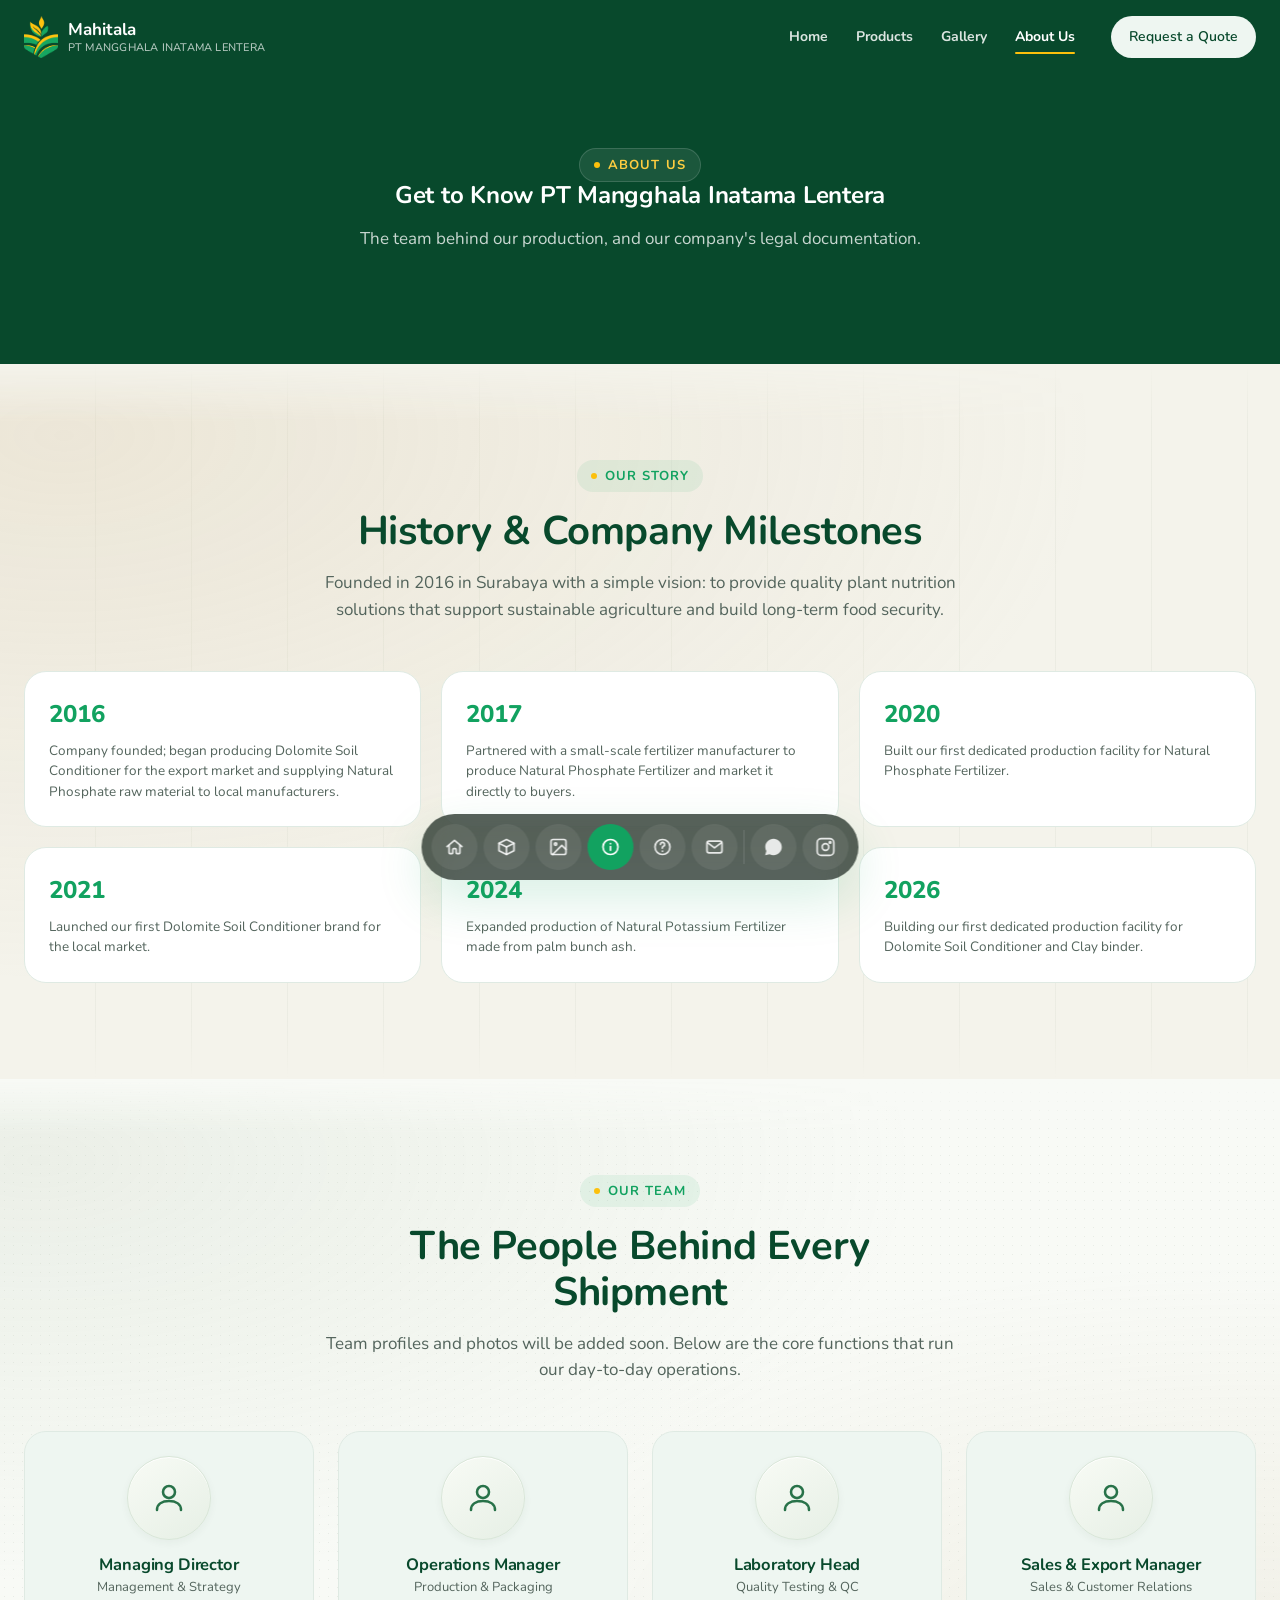
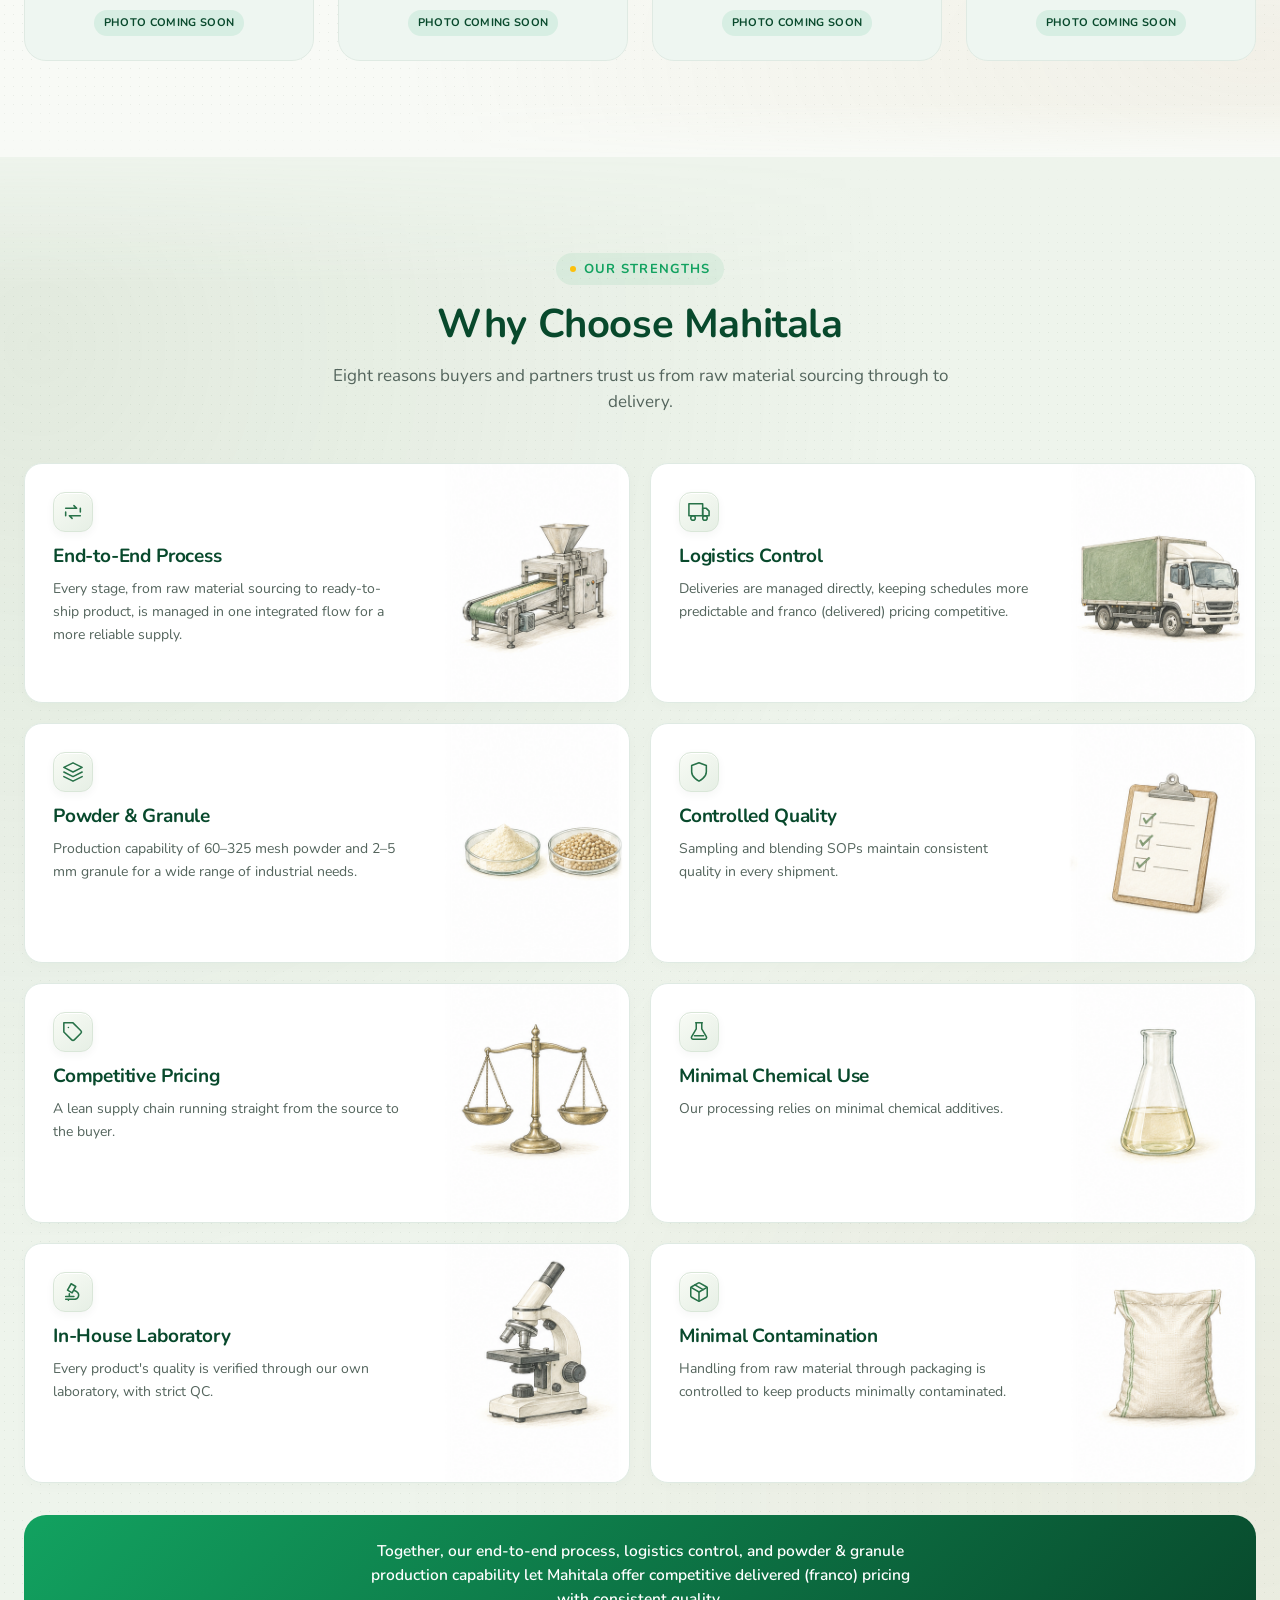
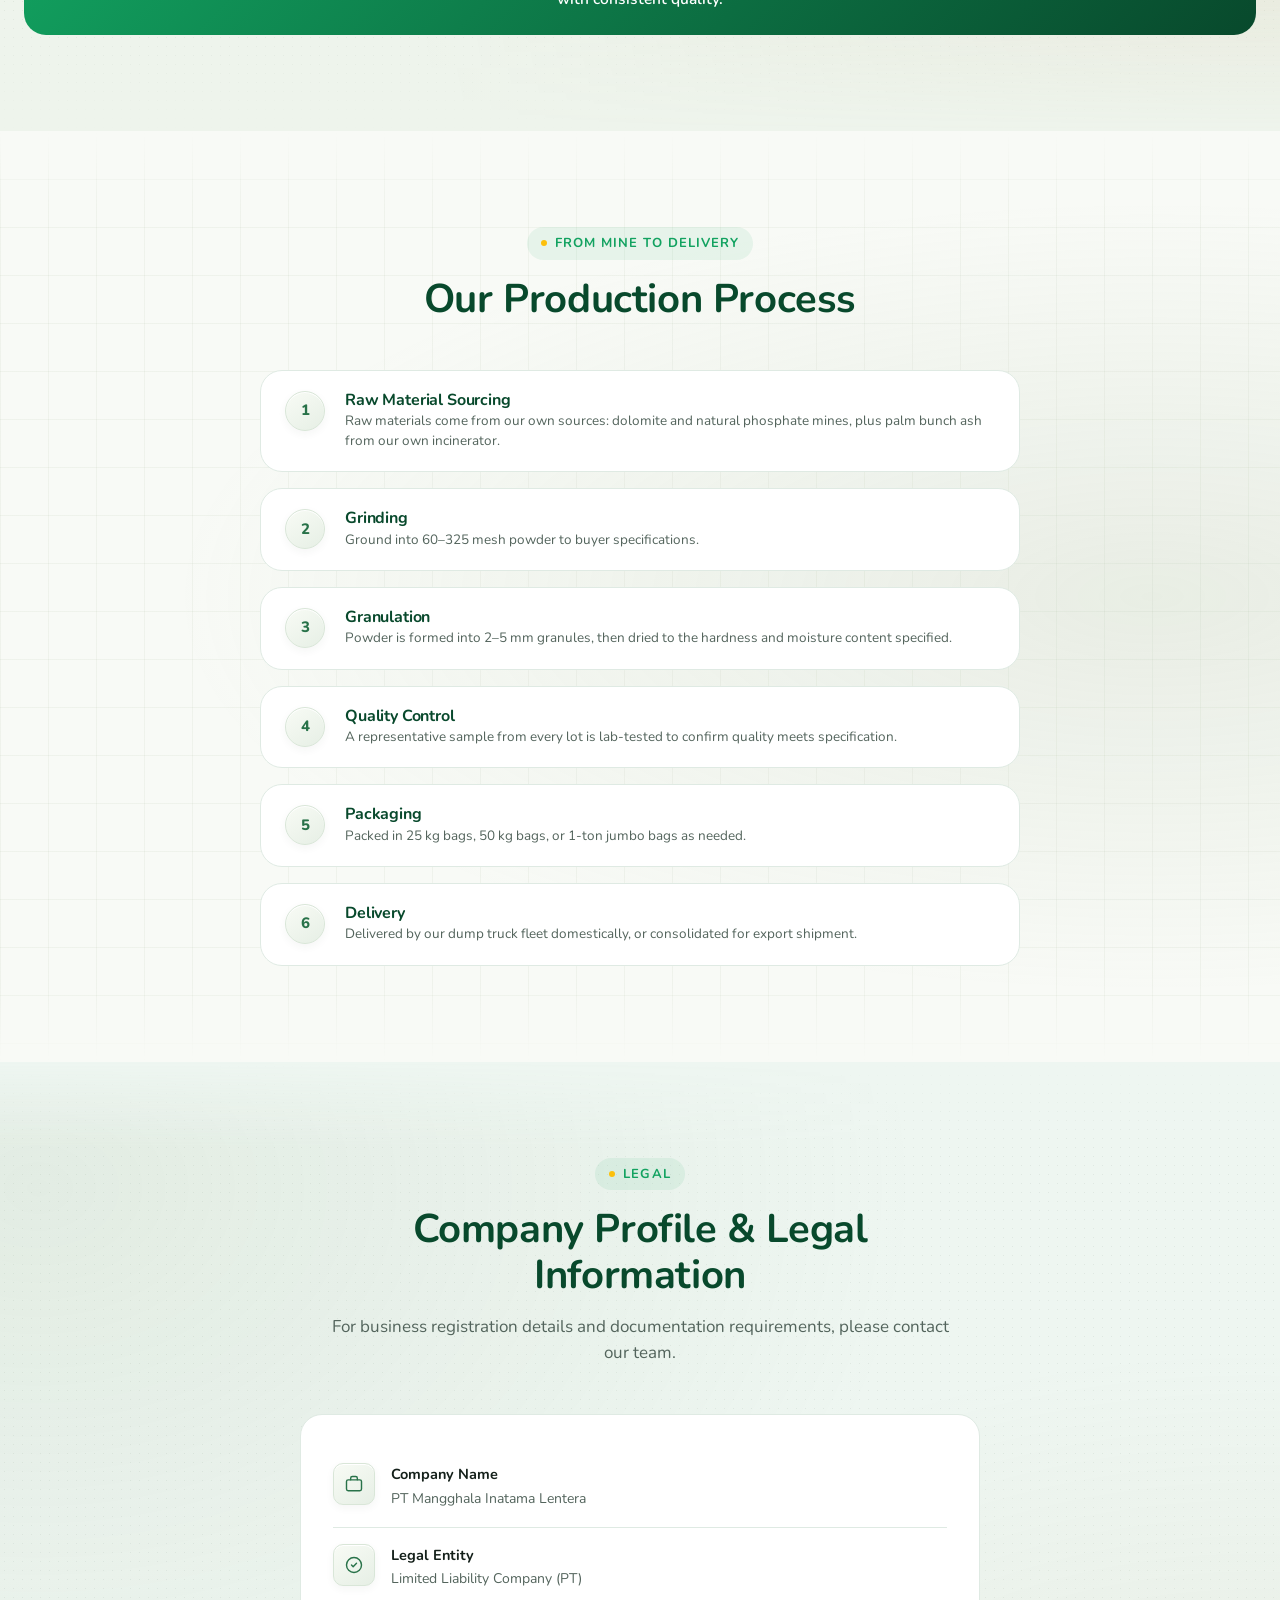
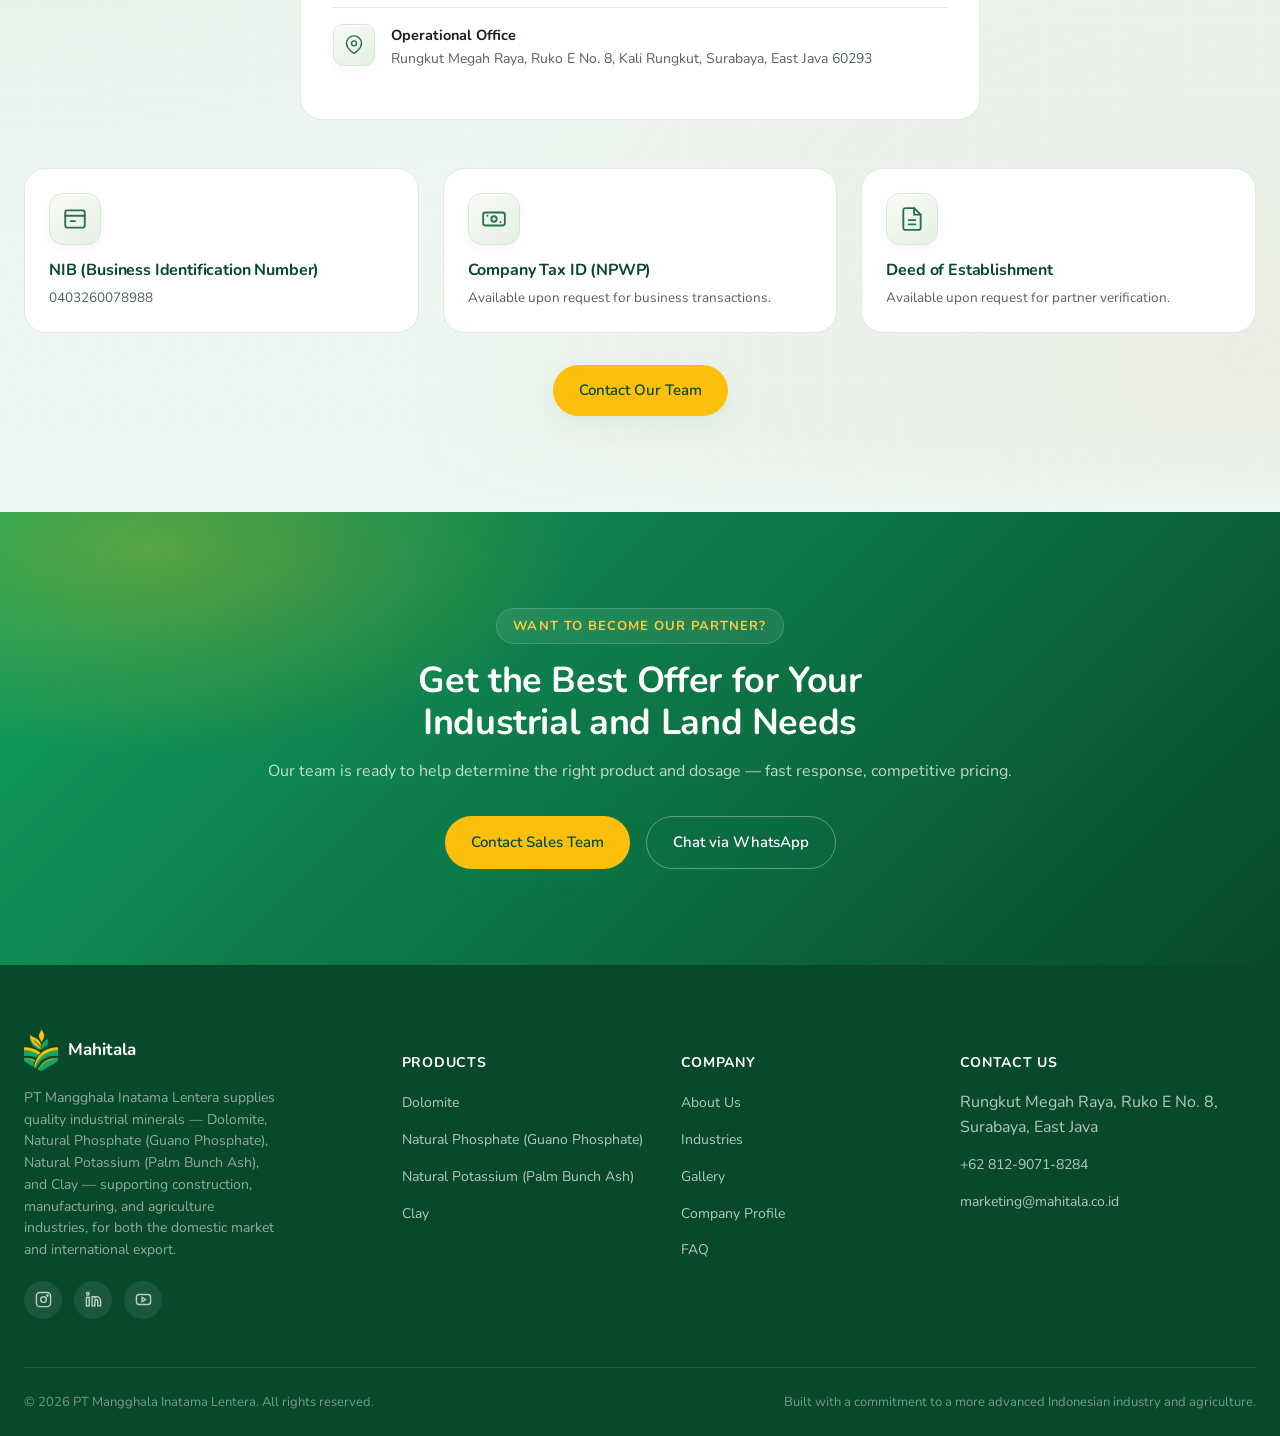
==== commit d252542e: "Share deed details on request instead of publishing the number" ====
--- a/about.html
+++ b/about.html
@@ -404,7 +404,7 @@
             <svg viewBox="0 0 24 24" fill="none" stroke="currentColor" stroke-width="2" stroke-linecap="round" stroke-linejoin="round"><path d="M14 2H6a2 2 0 0 0-2 2v16a2 2 0 0 0 2 2h12a2 2 0 0 0 2-2V8z"/><path d="M14 2v6h6"/><line x1="9" y1="13" x2="15" y2="13"/><line x1="9" y1="17" x2="15" y2="17"/></svg>
           </div>
           <h3>Deed of Establishment</h3>
-          <p>No. 461-XVII-2006 jo 168/KEP-17.3/IV/2012</p>
+          <p>Available upon request for partner verification.</p>
         </div>
       </div>
       <div style="text-align:center; margin-top:var(--space-8)"><a class="btn btn-primary" href="index.html#kontak">Contact Our Team</a></div>
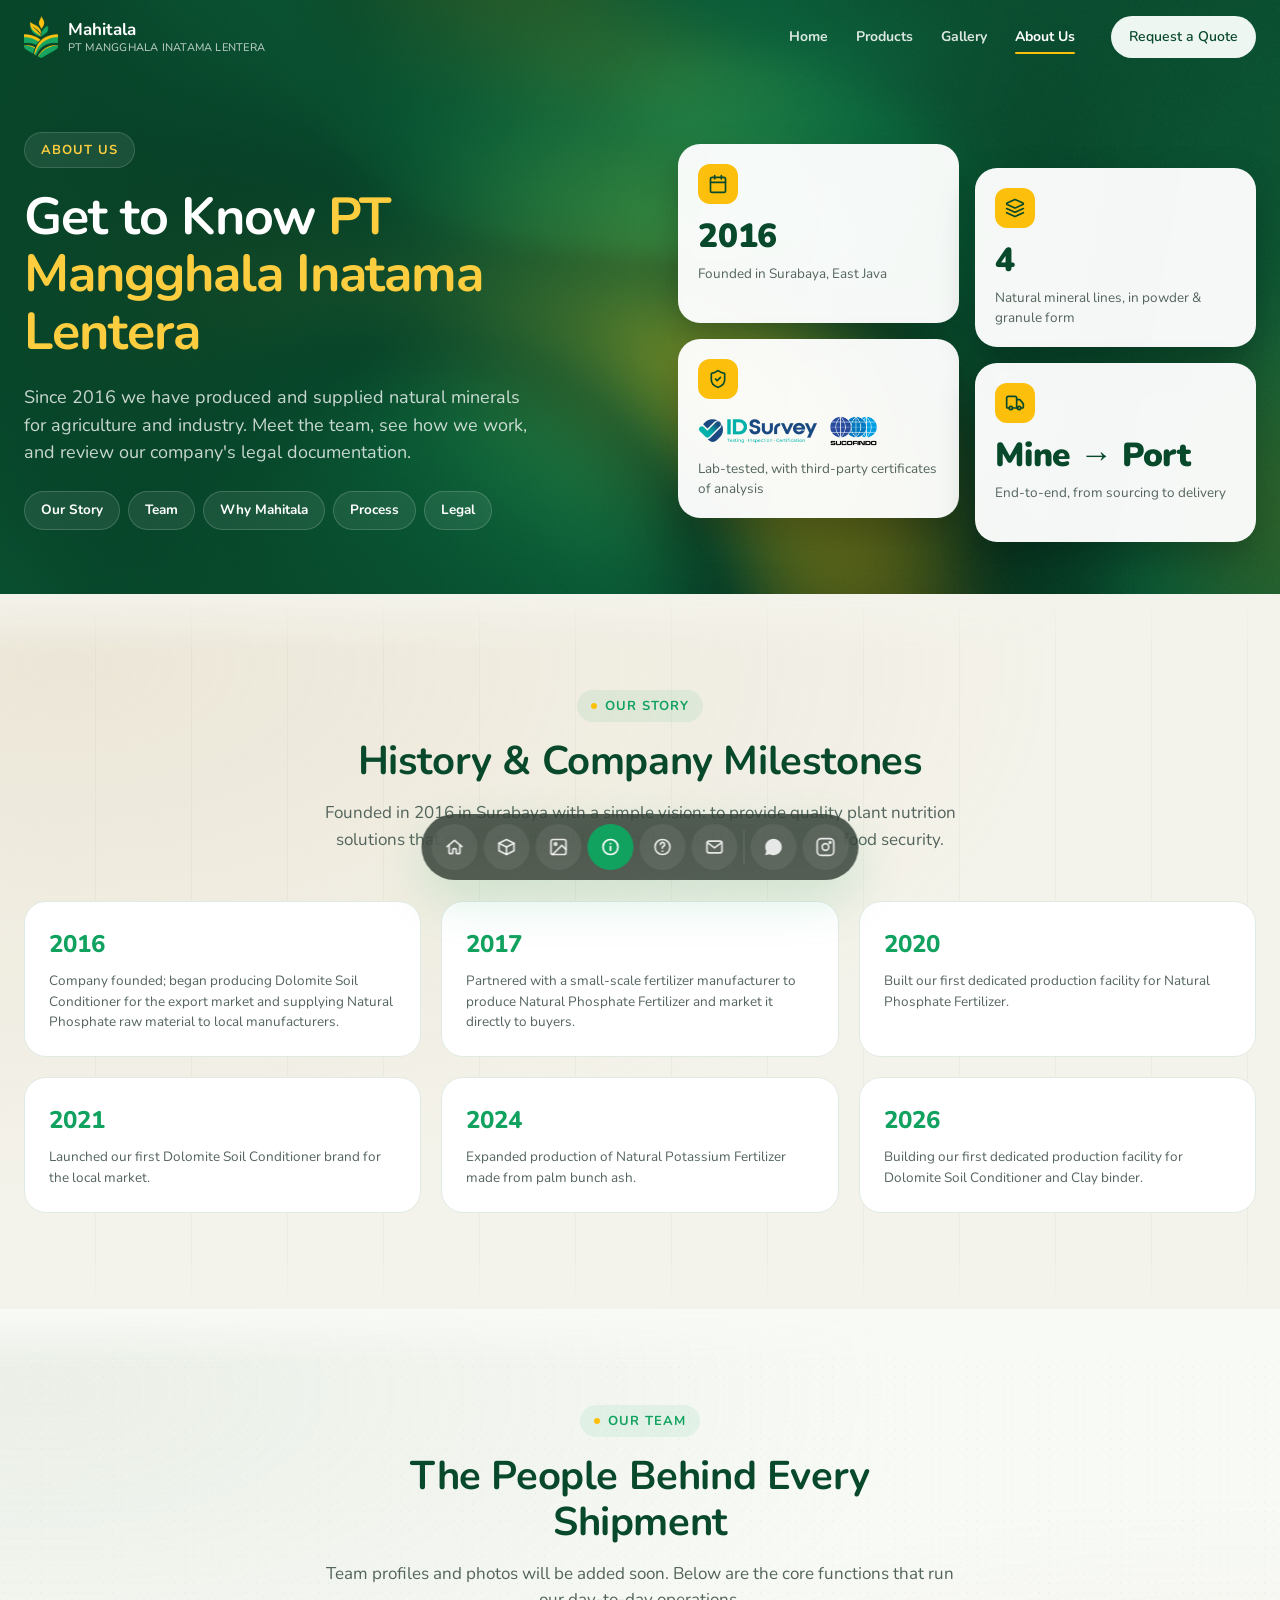
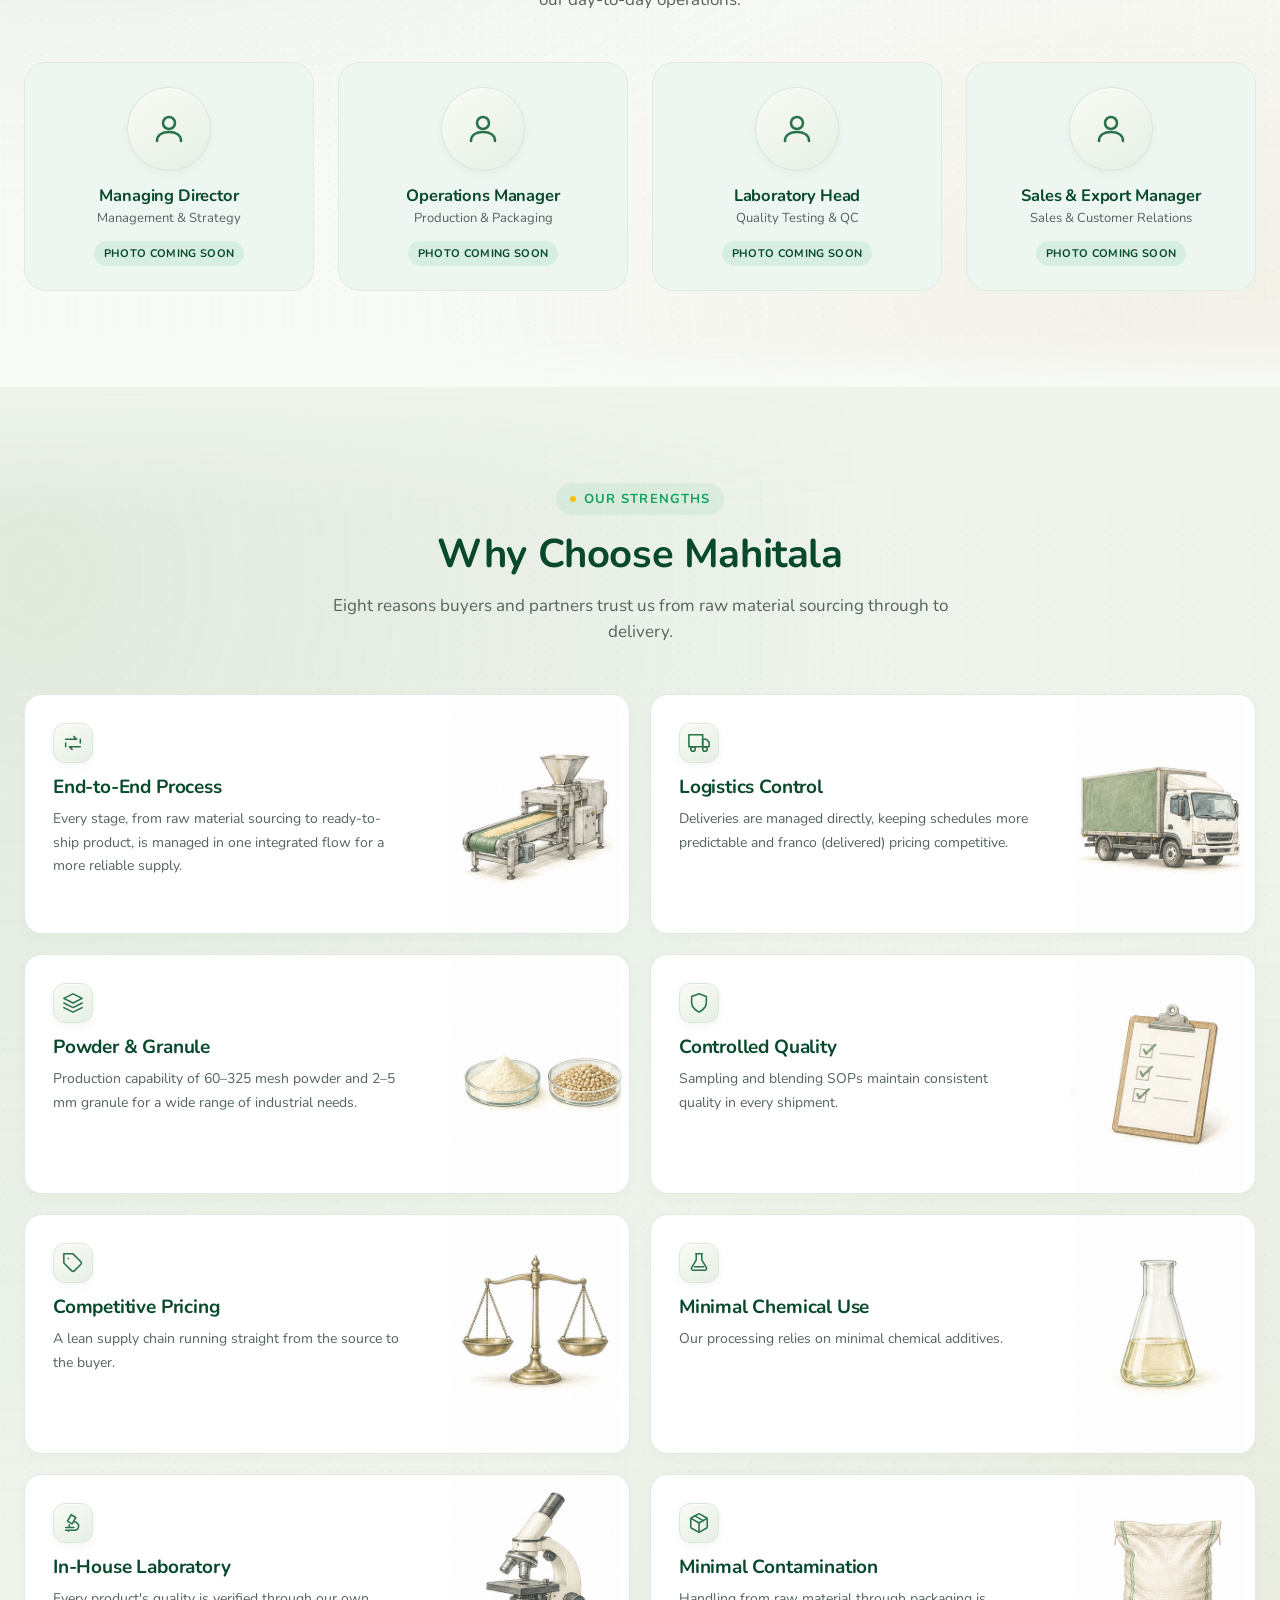
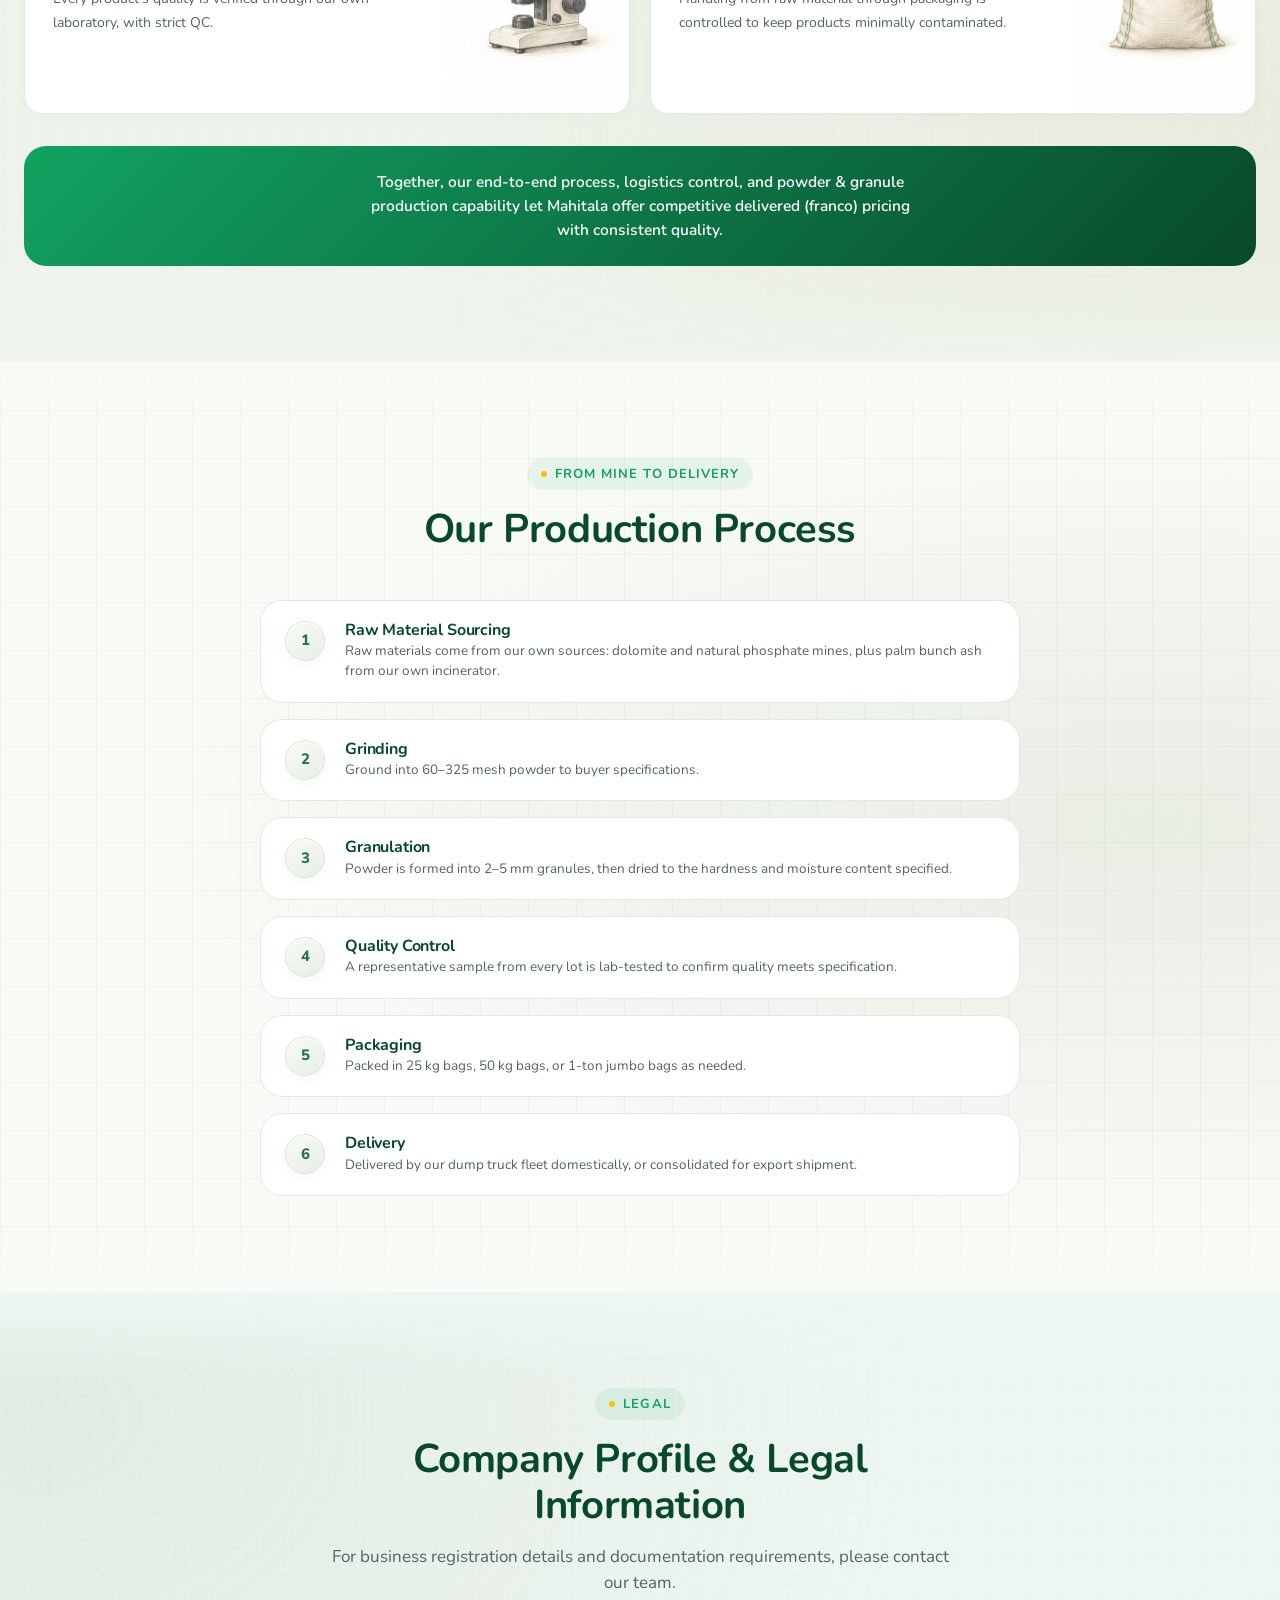
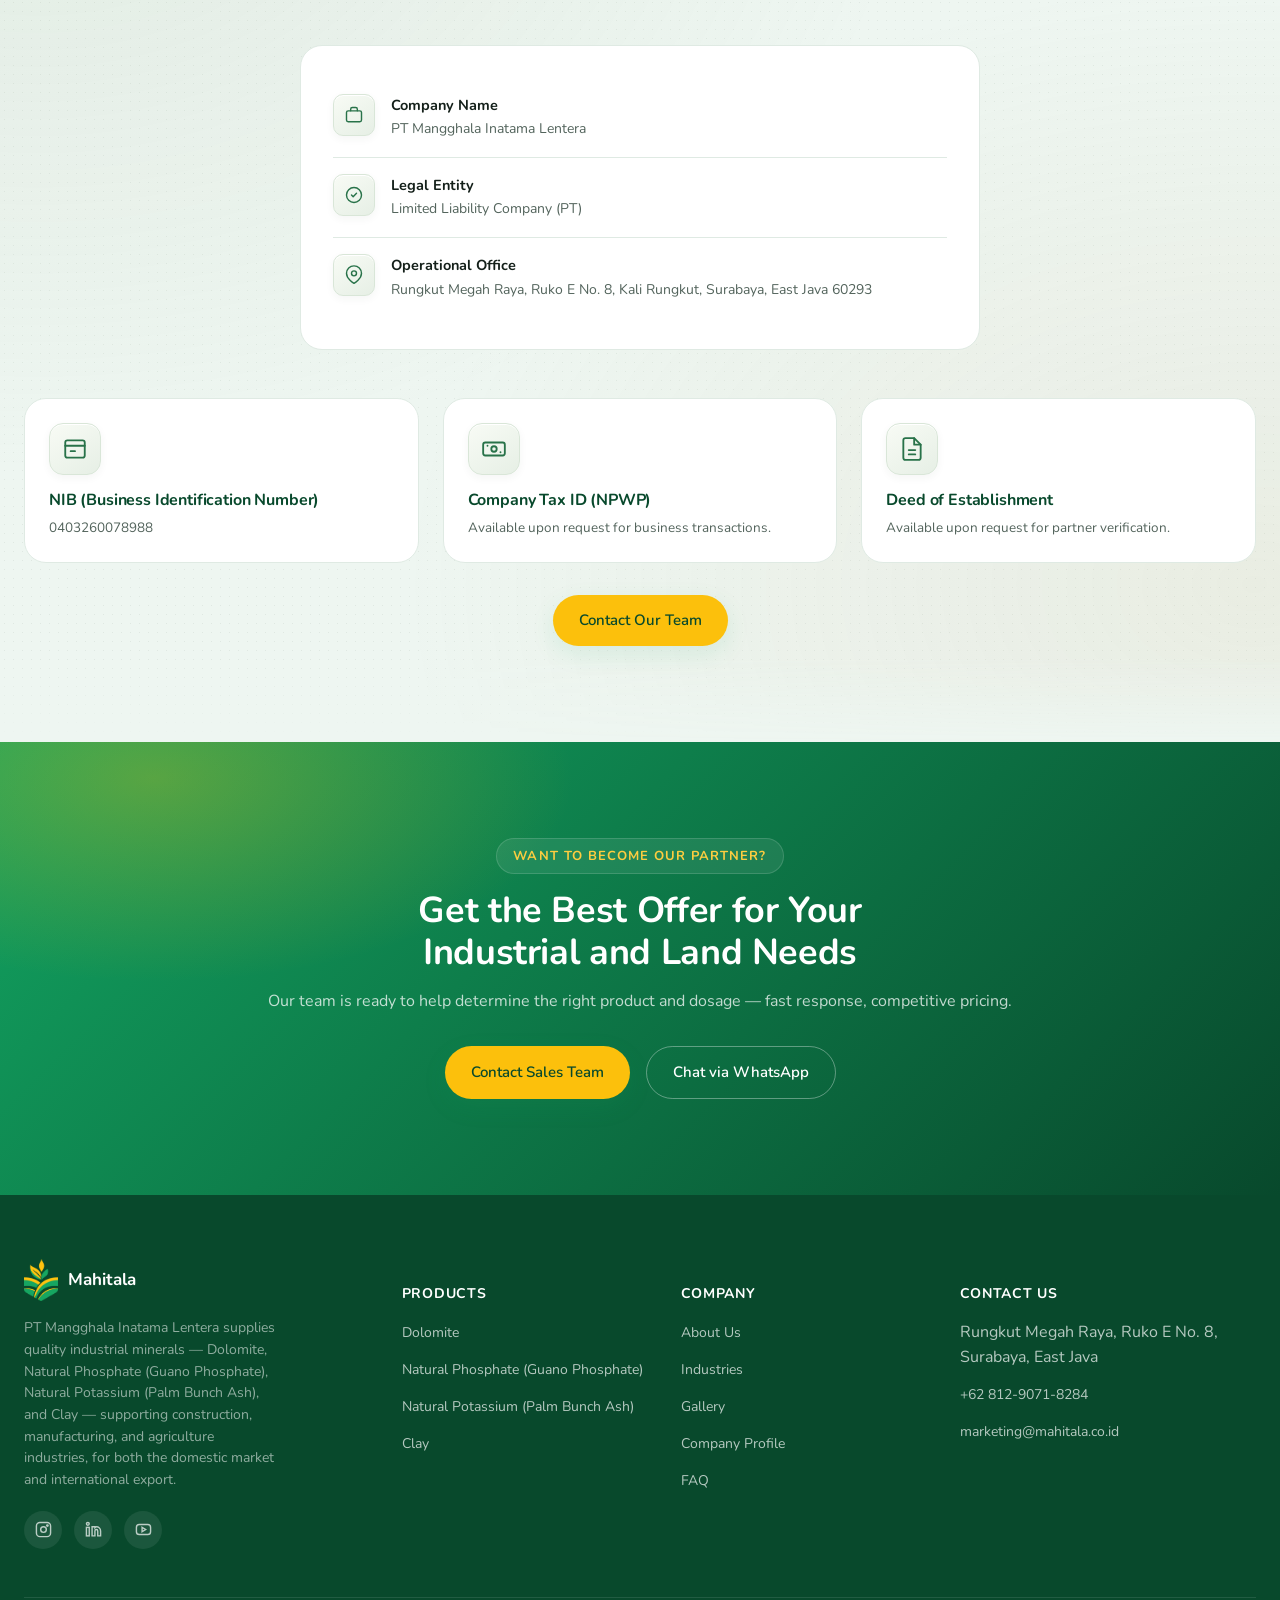
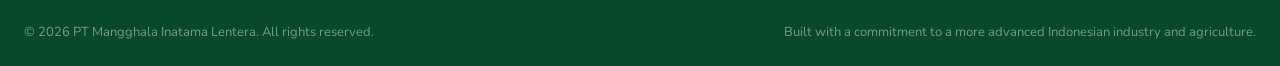
==== commit 0399e57b: "Give the About page the same hero as Products and Gallery Animated brand gradient, two-column layout" ====
--- a/about.html
+++ b/about.html
@@ -128,12 +128,43 @@
 
 <main>
   <!-- ============ ABOUT HERO ============ -->
-  <section class="gallery-hero">
-    <div class="container">
-      <div class="section-head center reveal">
-        <span class="eyebrow">About Us</span>
-        <h1>Get to Know PT Mangghala Inatama Lentera</h1>
-        <p>The team behind our production, and our company's legal documentation.</p>
+  <section class="page-hero">
+    <canvas id="heroCanvas" class="hero-canvas" aria-hidden="true"></canvas>
+    <div class="page-hero-scrim" aria-hidden="true"></div>
+    <div class="container page-hero-grid">
+      <div class="page-hero-copy reveal">
+        <span class="hero-eyebrow">About Us</span>
+        <h1>Get to Know <em>PT Mangghala Inatama Lentera</em></h1>
+        <p class="hero-lede">Since 2016 we have produced and supplied natural minerals for agriculture and industry. Meet the team, see how we work, and review our company's legal documentation.</p>
+        <nav class="pdetail-jump" aria-label="Jump to section">
+          <a href="#history">Our Story</a>
+          <a href="#team">Team</a>
+          <a href="#why-choose">Why Mahitala</a>
+          <a href="#production-process">Process</a>
+          <a href="#legal">Legal</a>
+        </nav>
+      </div>
+      <div class="page-hero-visual phv-facts reveal" aria-label="Company at a glance">
+        <a class="phv-fact" href="#history">
+          <span class="phv-fact-icon"><svg viewBox="0 0 24 24" fill="none" stroke="currentColor" stroke-width="2" stroke-linecap="round" stroke-linejoin="round" aria-hidden="true"><rect x="3" y="4" width="18" height="18" rx="2"/><line x1="16" y1="2" x2="16" y2="6"/><line x1="8" y1="2" x2="8" y2="6"/><line x1="3" y1="10" x2="21" y2="10"/></svg></span>
+          <strong>2016</strong>
+          <span>Founded in Surabaya, East Java</span>
+        </a>
+        <a class="phv-fact" href="products.html">
+          <span class="phv-fact-icon"><svg viewBox="0 0 24 24" fill="none" stroke="currentColor" stroke-width="2" stroke-linecap="round" stroke-linejoin="round" aria-hidden="true"><path d="M12.83 2.18a2 2 0 0 0-1.66 0L2.6 6.08a1 1 0 0 0 0 1.83l8.58 3.91a2 2 0 0 0 1.66 0l8.58-3.9a1 1 0 0 0 0-1.83Z"/><path d="m22 17.65-9.17 4.16a2 2 0 0 1-1.66 0L2 17.65"/><path d="m22 12.65-9.17 4.16a2 2 0 0 1-1.66 0L2 12.65"/></svg></span>
+          <strong>4</strong>
+          <span>Natural mineral lines, in powder &amp; granule form</span>
+        </a>
+        <a class="phv-fact" href="products.html">
+          <span class="phv-fact-icon"><svg viewBox="0 0 24 24" fill="none" stroke="currentColor" stroke-width="2" stroke-linecap="round" stroke-linejoin="round" aria-hidden="true"><path d="M20 13c0 5-3.5 7.5-7.66 8.95a1 1 0 0 1-.67-.01C7.5 20.5 4 18 4 13V6a1 1 0 0 1 1-1c2 0 4.5-1.2 6.24-2.72a1.17 1.17 0 0 1 1.52 0C14.51 3.81 17 5 19 5a1 1 0 0 1 1 1z"/><path d="m9 12 2 2 4-4"/></svg></span>
+          <strong class="phv-fact-labs"><img src="assets/labs/idsurvey.png" alt="ID Survey" class="lab-idsurvey" width="479" height="96"><img src="assets/labs/sucofindo.png" alt="Sucofindo" class="lab-sucofindo" width="174" height="120"></strong>
+          <span>Lab-tested, with third-party certificates of analysis</span>
+        </a>
+        <a class="phv-fact" href="#production-process">
+          <span class="phv-fact-icon"><svg viewBox="0 0 24 24" fill="none" stroke="currentColor" stroke-width="2" stroke-linecap="round" stroke-linejoin="round" aria-hidden="true"><path d="M14 18V6a2 2 0 0 0-2-2H4a2 2 0 0 0-2 2v11a1 1 0 0 0 1 1h2"/><path d="M15 18H9"/><path d="M19 18h2a1 1 0 0 0 1-1v-3.65a1 1 0 0 0-.22-.624l-3.48-4.35A1 1 0 0 0 17.52 8H14"/><circle cx="17" cy="18" r="2"/><circle cx="7" cy="18" r="2"/></svg></span>
+          <strong>Mine → Port</strong>
+          <span>End-to-end, from sourcing to delivery</span>
+        </a>
       </div>
     </div>
   </section>
@@ -177,7 +208,7 @@
   </section>
 
   <!-- ============ OUR TEAM ============ -->
-  <section class="section">
+  <section class="section" id="team">
     <div class="container">
       <div class="section-head center reveal">
         <span class="eyebrow">Our Team</span>
@@ -484,6 +515,7 @@
   </div>
 </footer>
 
+<script src="js/hero-bg.js"></script>
 <script src="js/gallery.js"></script>
 <script src="js/nav.js"></script>
 </body>
--- a/css/style.css
+++ b/css/style.css
@@ -1737,6 +1737,46 @@
   color: var(--color-primary-dark);
 }
 
+/* About: four company-at-a-glance fact cards */
+.phv-fact {
+  display: flex;
+  flex-direction: column;
+  gap: 6px;
+  padding: var(--space-5);
+  border-radius: var(--radius-lg);
+  background: rgba(255, 255, 255, 0.96);
+  box-shadow: 0 16px 36px rgba(0, 0, 0, 0.25);
+  color: var(--color-muted-foreground);
+  transition: transform 260ms var(--ease-standard), box-shadow 260ms var(--ease-standard);
+}
+.phv-fact:nth-child(even) { transform: translateY(24px); }
+.phv-fact-icon {
+  display: inline-flex;
+  align-items: center;
+  justify-content: center;
+  width: 40px; height: 40px;
+  margin-bottom: 4px;
+  border-radius: 12px;
+  background: var(--color-accent);
+  color: var(--color-primary-dark);
+}
+.phv-fact-icon svg { width: 20px; height: 20px; }
+.phv-fact strong {
+  display: flex;
+  align-items: center;
+  min-height: 44px;
+  font-size: clamp(26px, 2.6vw, 34px);
+  font-weight: 900;
+  line-height: 1.1;
+  letter-spacing: -0.01em;
+  color: var(--color-primary-dark);
+}
+.phv-fact > span:last-child { font-size: 13.5px; line-height: 1.45; }
+.phv-fact-labs { gap: 12px; }
+.phv-fact-labs img { display: block; width: auto; }
+.phv-fact-labs .lab-idsurvey { height: 24px; }
+.phv-fact-labs .lab-sucofindo { height: 32px; }
+
 /* Lift-on-hover only for real pointers, and only in the two-column layout
    where the even tiles are offset. */
 @media (hover: hover) and (pointer: fine) and (min-width: 901px) {
@@ -1747,21 +1787,30 @@
   .phv-step:hover { box-shadow: 0 20px 44px rgba(0, 0, 0, 0.32); }
   .phv-step:nth-child(odd):hover { transform: translateY(-4px); }
   .phv-step:nth-child(even):hover { transform: translateY(20px); }
+  .phv-fact:hover { box-shadow: 0 20px 44px rgba(0, 0, 0, 0.32); }
+  .phv-fact:nth-child(odd):hover { transform: translateY(-4px); }
+  .phv-fact:nth-child(even):hover { transform: translateY(20px); }
 }
 @media (max-width: 900px) {
   .page-hero { padding-top: 112px; padding-bottom: var(--space-12); }
   .page-hero-grid { grid-template-columns: 1fr; gap: var(--space-8); }
   .page-hero-visual { gap: var(--space-3); }
-  .phv-tile:nth-child(even), .phv-step:nth-child(even) { transform: none; }
+  .phv-tile:nth-child(even), .phv-step:nth-child(even), .phv-fact:nth-child(even) { transform: none; }
 }
 @media (max-width: 560px) {
   .page-hero-labs { flex-wrap: wrap; }
   .phv-label { font-size: 14px; left: 10px; right: 10px; bottom: 8px; }
   .phv-step-label { padding: 8px 10px; font-size: 12.5px; gap: 8px; }
   .phv-step-label b { width: 24px; height: 24px; font-size: 11px; }
+  .phv-fact { padding: var(--space-4); }
+  .phv-fact strong { font-size: 24px; min-height: 34px; }
+  .phv-fact > span:last-child { font-size: 12.5px; }
+  .phv-fact-labs { gap: 8px; }
+  .phv-fact-labs .lab-idsurvey { height: 17px; }
+  .phv-fact-labs .lab-sucofindo { height: 24px; }
 }
 @media (prefers-reduced-motion: reduce) {
-  .phv-tile, .phv-tile img, .phv-step { transition: none; }
+  .phv-tile, .phv-tile img, .phv-step, .phv-fact { transition: none; }
   .phv-tile:hover img { transform: none; }
 }
 
@@ -2496,7 +2545,7 @@
   box-shadow: inset 0 1px 0 #fff, 0 3px 8px #2349300c;
 }
 .about-page :is(.legal-icon, .team-avatar, .contact-row .icon) svg { stroke-width: 1.7; }
-#history, #why-choose, #production-process { scroll-margin-top: 80px; }
+#history, #team, #why-choose, #production-process, #legal { scroll-margin-top: 80px; }
 .strengths-section .mengapa-grid { grid-template-columns: repeat(2, minmax(0, 1fr)); gap: 20px; }
 .strengths-section .advantage-card {
   position: relative;
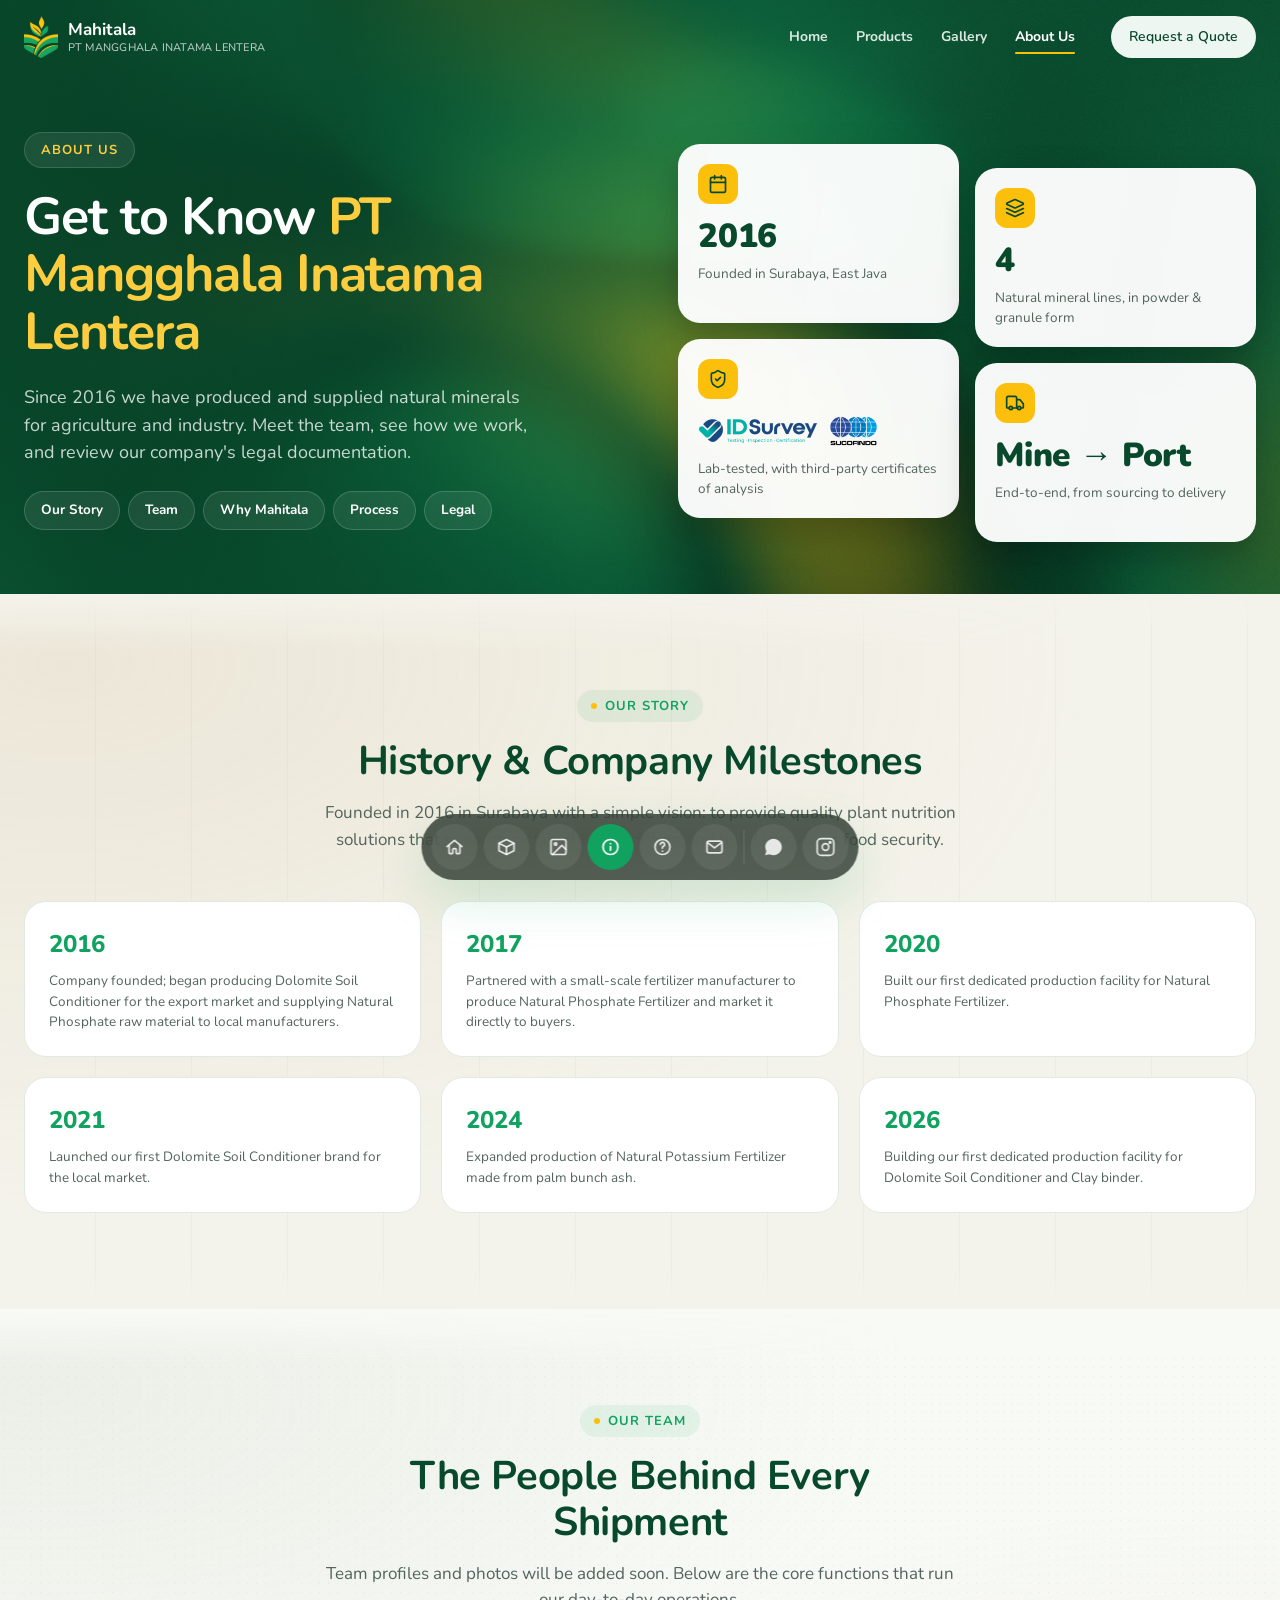
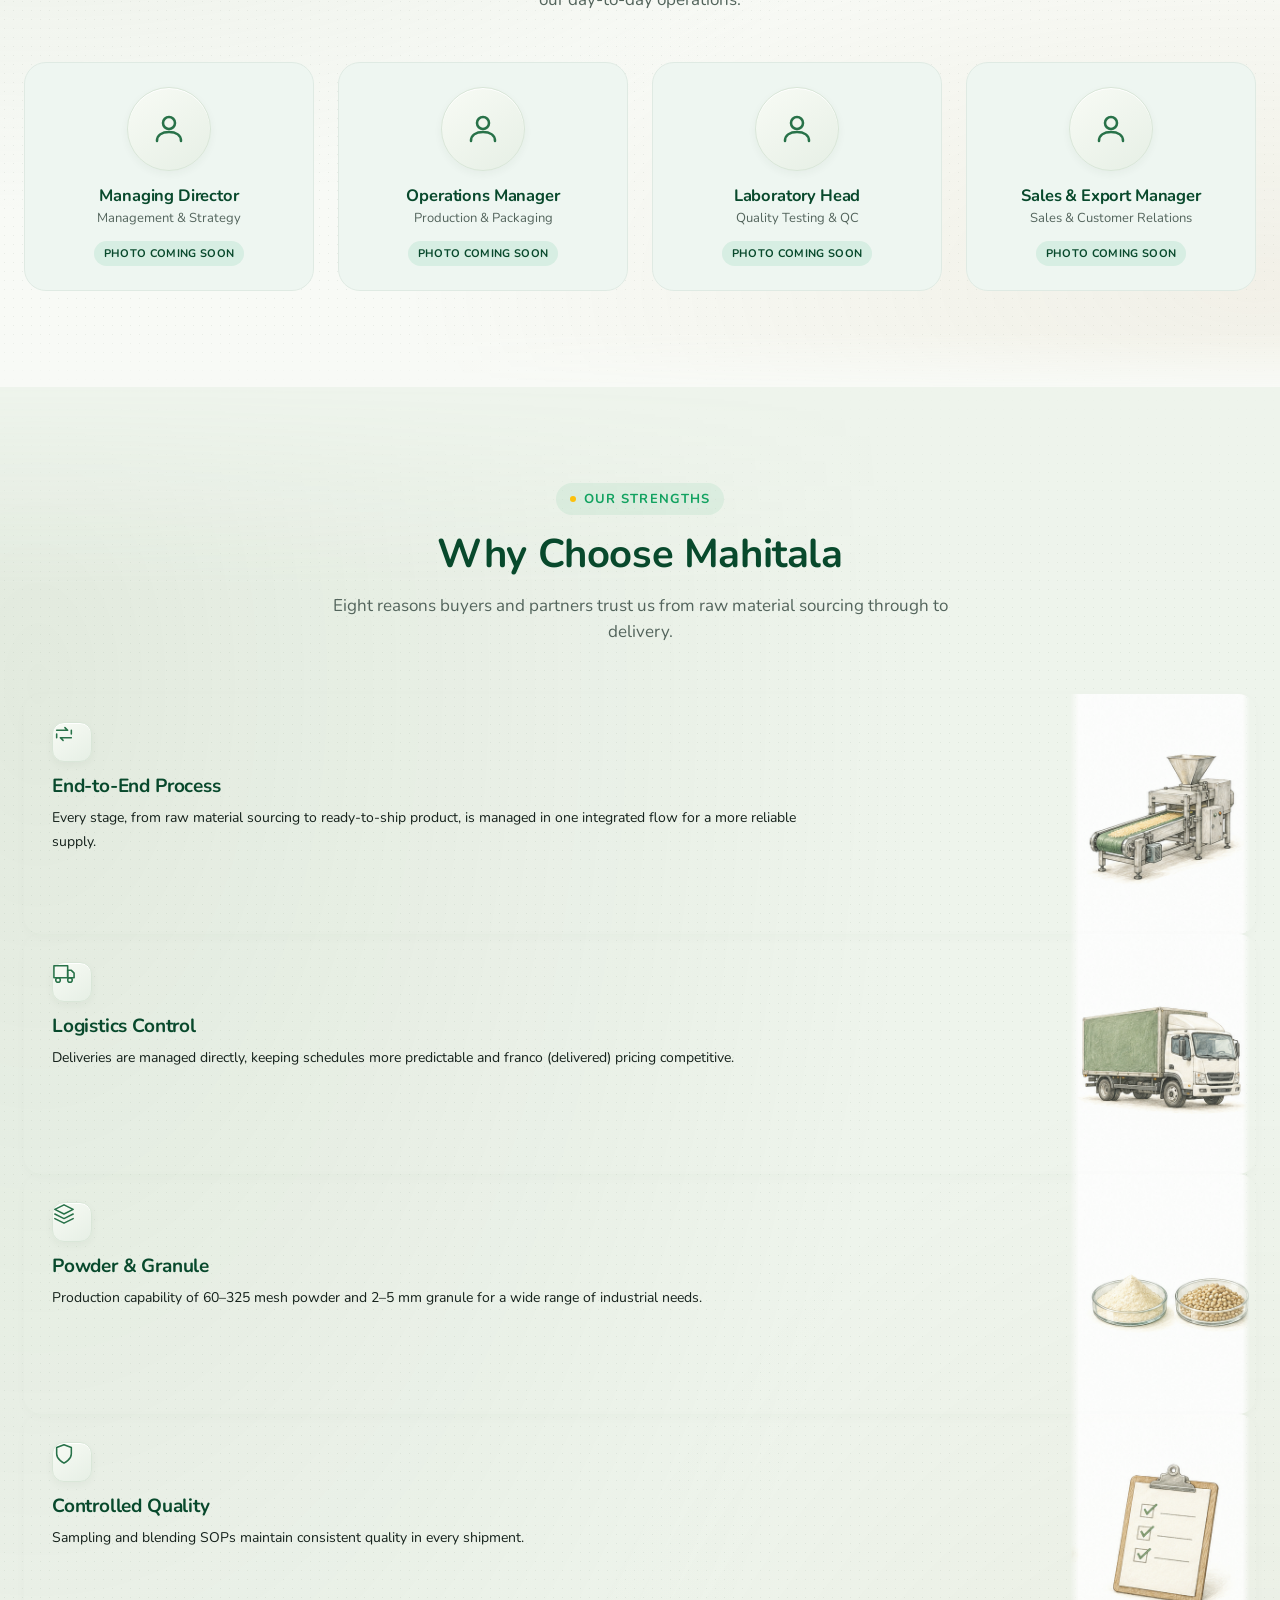
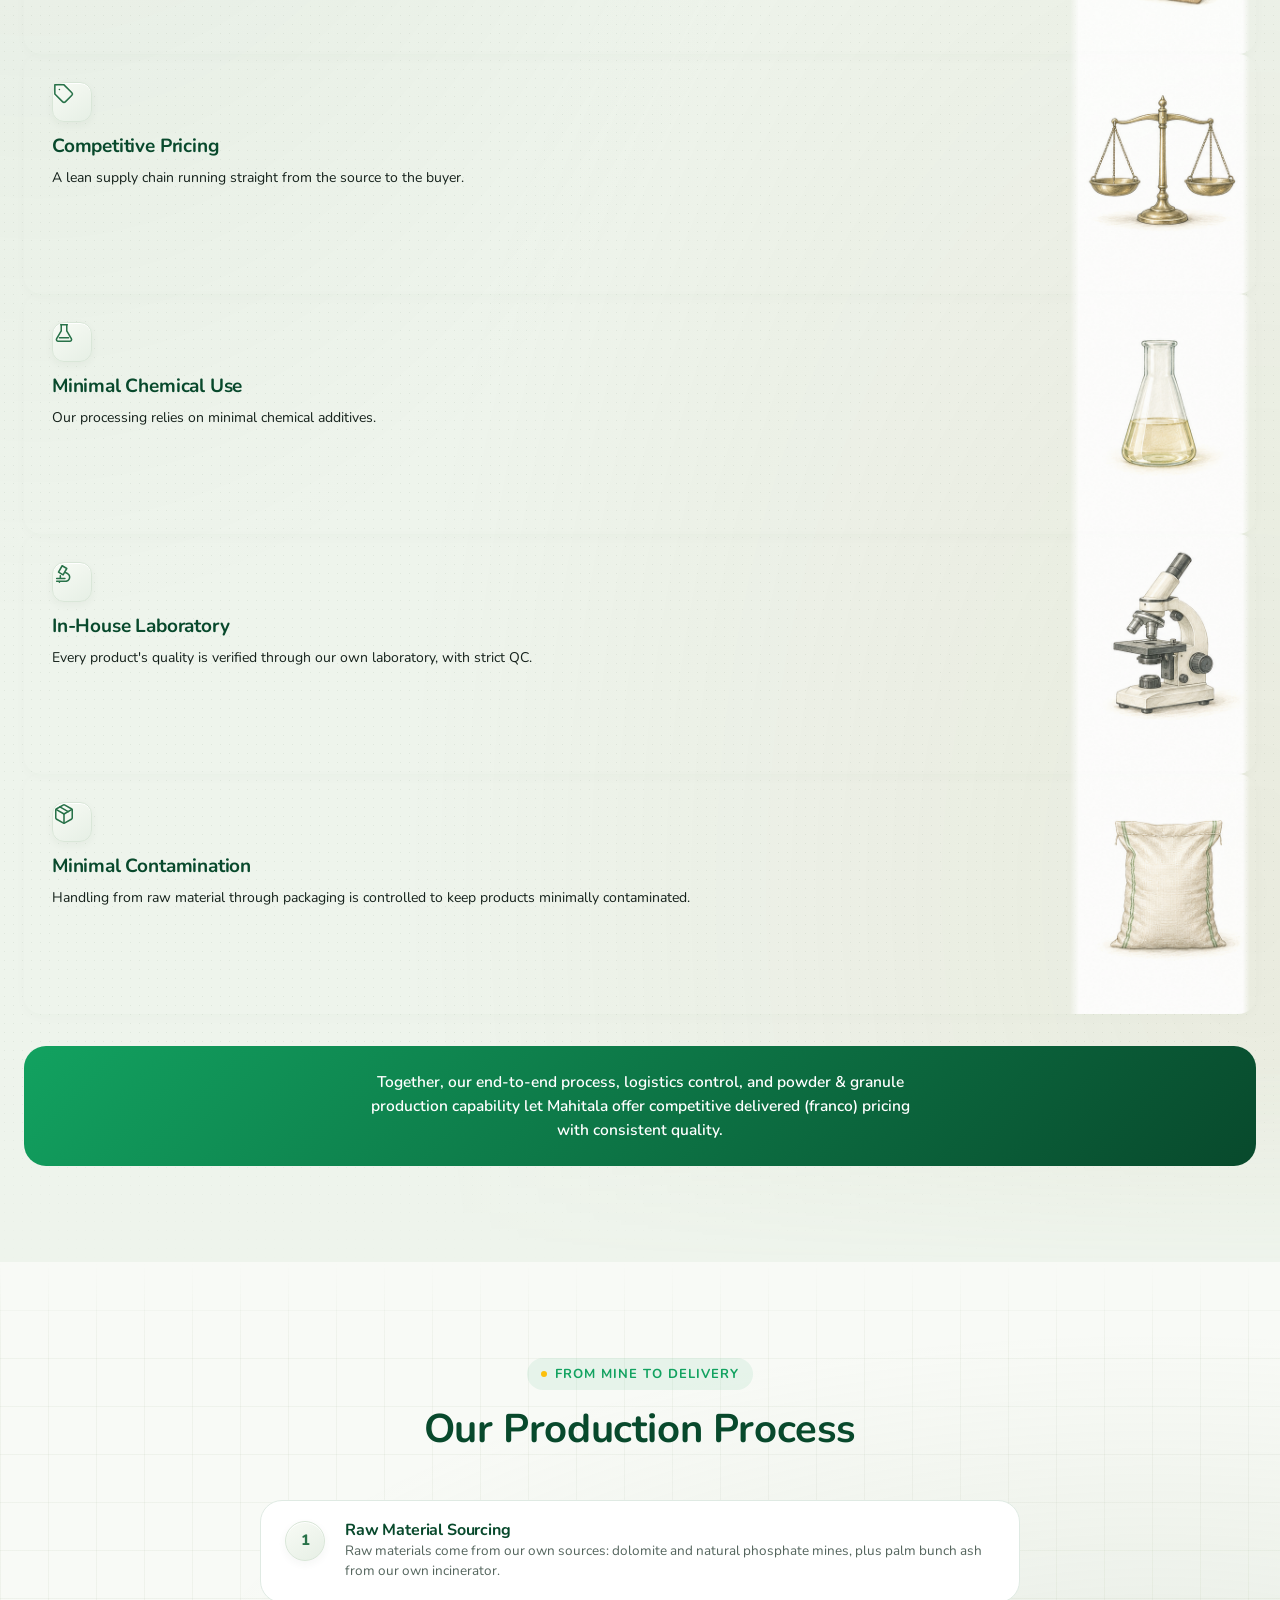
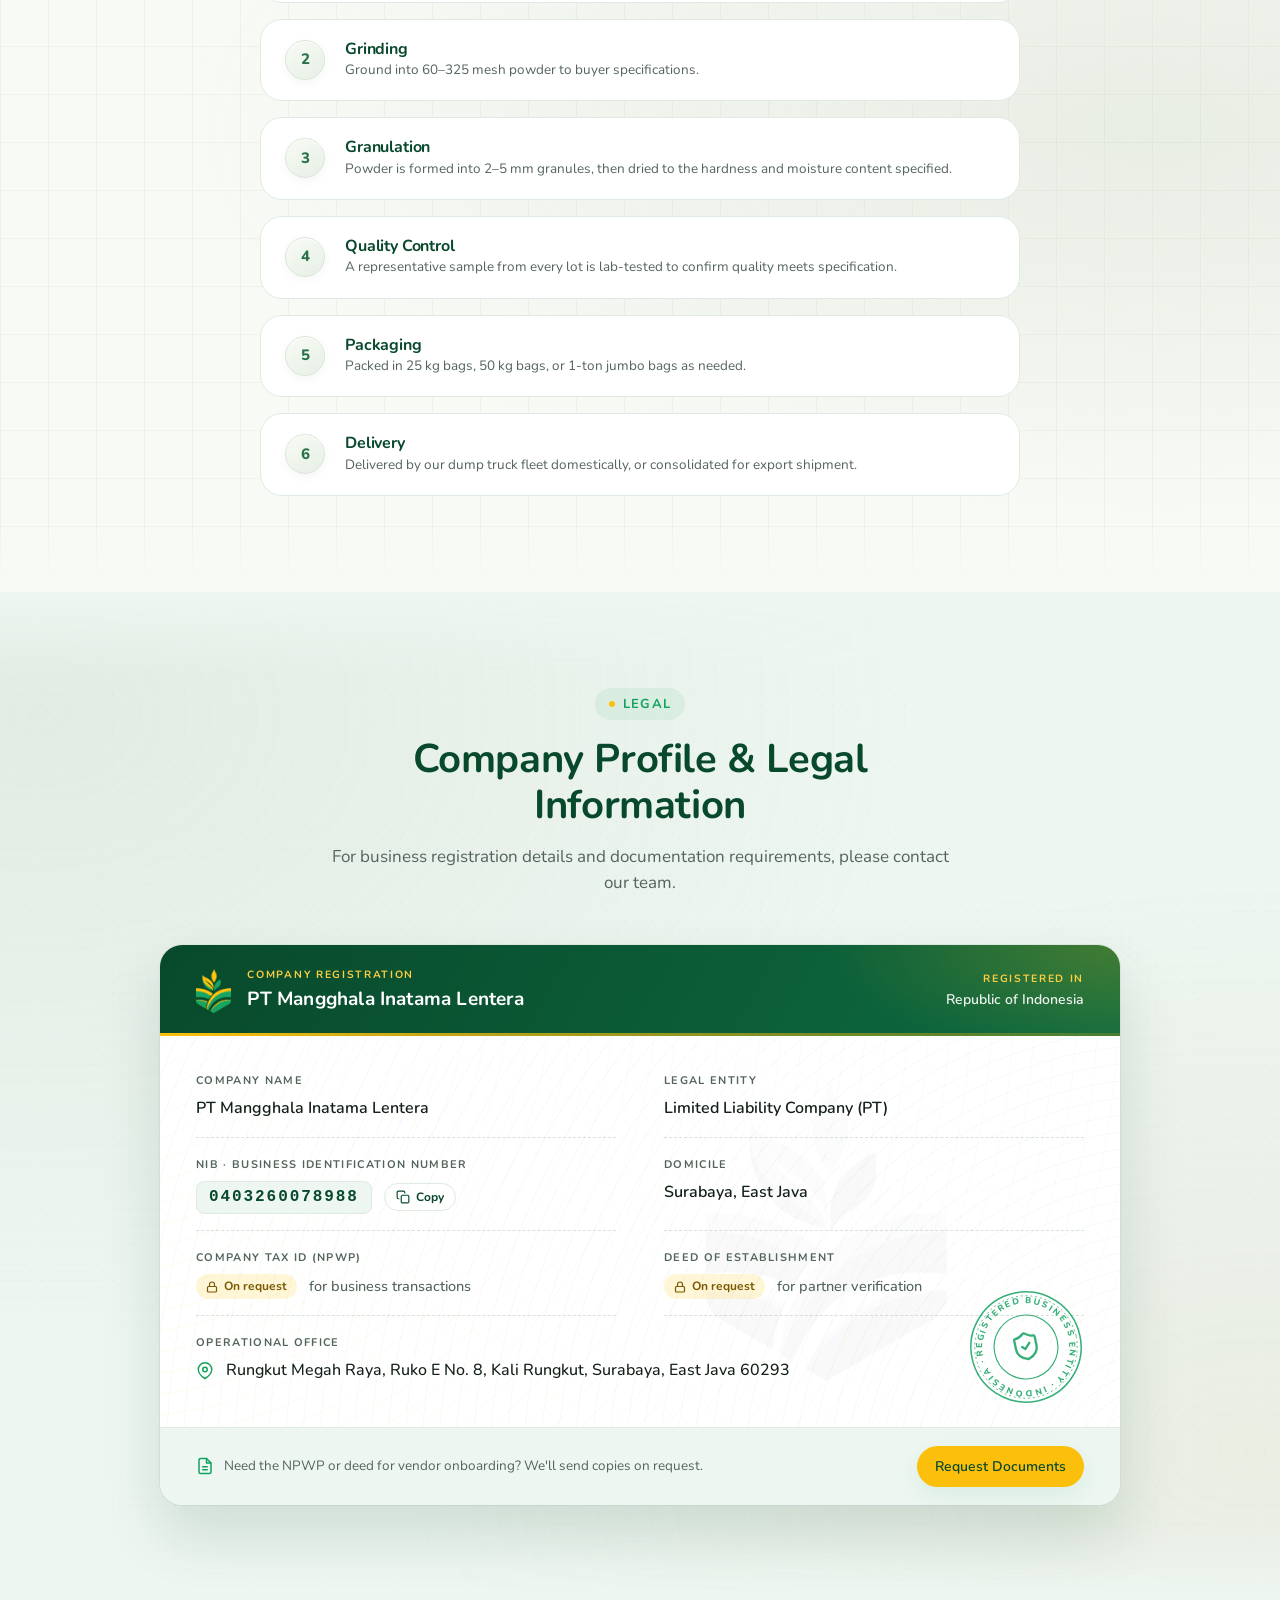
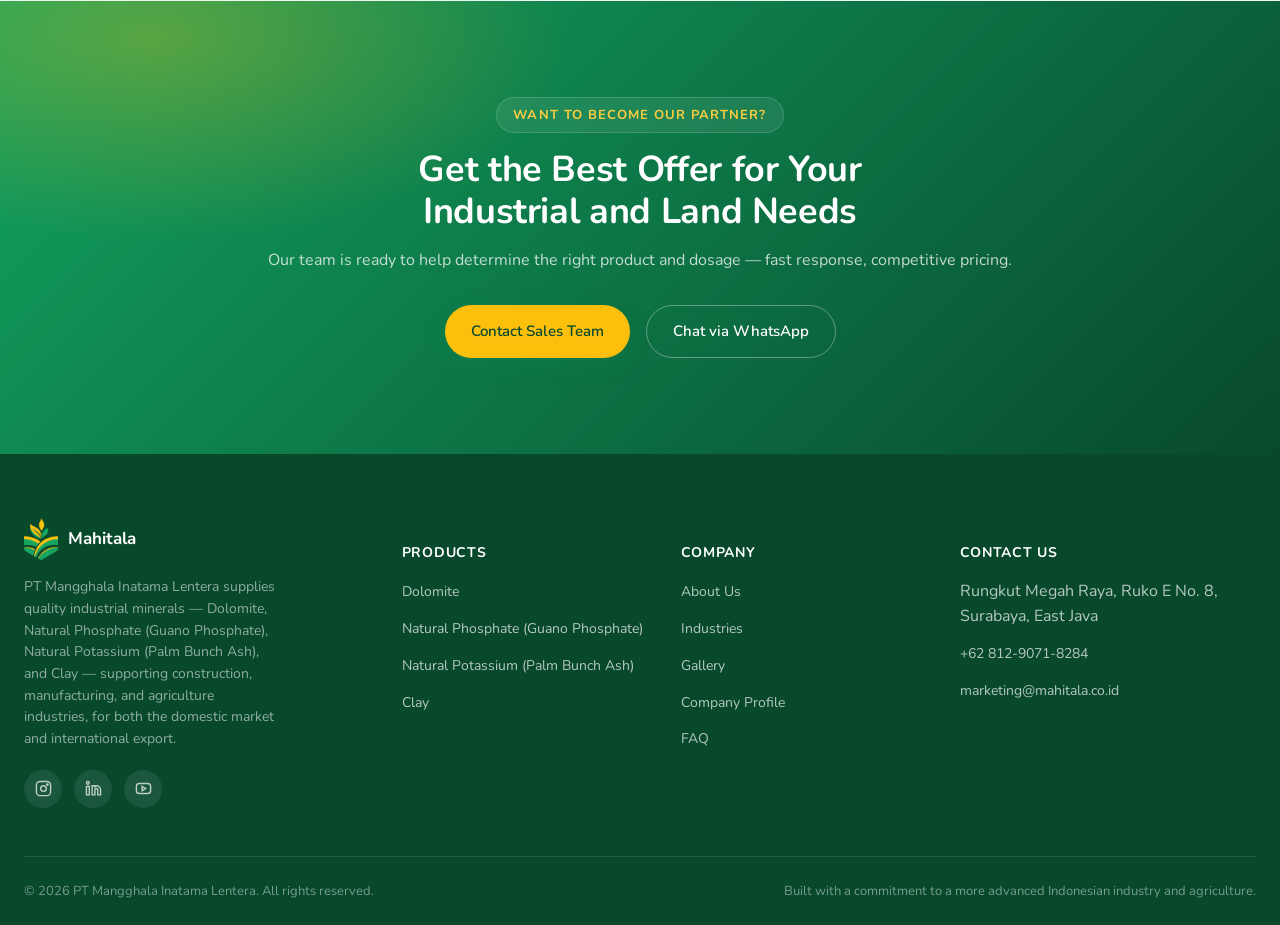
==== commit e867fd58: "Redesign the About legal section as a registration certificate card Replace the plain info card and " ====
--- a/about.html
+++ b/about.html
@@ -391,54 +391,37 @@
         <p>For business registration details and documentation requirements, please contact our team.</p>
       </div>
 
-      <div class="contact-info-card reveal" style="max-width: 680px; margin: 0 auto var(--space-12)">
-        <div class="contact-row">
-          <span class="icon"><svg viewBox="0 0 24 24" fill="none" stroke="currentColor" stroke-width="2" stroke-linecap="round" stroke-linejoin="round"><rect x="3" y="7" width="18" height="13" rx="2"/><path d="M8 7V5a2 2 0 0 1 2-2h4a2 2 0 0 1 2 2v2"/></svg></span>
-          <div>
-            <strong>Company Name</strong>
-            <span>PT Mangghala Inatama Lentera</span>
-          </div>
-        </div>
-        <div class="contact-row">
-          <span class="icon"><svg viewBox="0 0 24 24" fill="none" stroke="currentColor" stroke-width="2" stroke-linecap="round" stroke-linejoin="round"><path d="M9 12l2 2 4-4"/><circle cx="12" cy="12" r="9"/></svg></span>
-          <div>
-            <strong>Legal Entity</strong>
-            <span>Limited Liability Company (PT)</span>
-          </div>
-        </div>
-        <div class="contact-row">
-          <span class="icon"><svg viewBox="0 0 24 24" fill="none" stroke="currentColor" stroke-width="2" stroke-linecap="round" stroke-linejoin="round"><path d="M21 10c0 7-9 12-9 12s-9-5-9-12a9 9 0 0 1 18 0z"/><circle cx="12" cy="10" r="3"/></svg></span>
-          <div>
-            <strong>Operational Office</strong>
-            <span>Rungkut Megah Raya, Ruko E No. 8, Kali Rungkut, Surabaya, East Java 60293</span>
-          </div>
-        </div>
-      </div>
-
-      <div class="legal-grid stagger-group">
-        <div class="legal-card">
-          <div class="legal-icon">
-            <svg viewBox="0 0 24 24" fill="none" stroke="currentColor" stroke-width="2" stroke-linecap="round" stroke-linejoin="round"><rect x="3" y="4" width="18" height="16" rx="2"/><line x1="3" y1="9" x2="21" y2="9"/><line x1="8" y1="14" x2="12" y2="14"/></svg>
-          </div>
-          <h3>NIB (Business Identification Number)</h3>
-          <p>0403260078988</p>
-        </div>
-        <div class="legal-card">
-          <div class="legal-icon">
-            <svg viewBox="0 0 24 24" fill="none" stroke="currentColor" stroke-width="2" stroke-linecap="round" stroke-linejoin="round"><rect x="2" y="6" width="20" height="12" rx="2"/><circle cx="12" cy="12" r="2.5"/><line x1="6" y1="9" x2="6" y2="9.01"/><line x1="18" y1="15" x2="18" y2="15.01"/></svg>
-          </div>
-          <h3>Company Tax ID (NPWP)</h3>
-          <p>Available upon request for business transactions.</p>
-        </div>
-        <div class="legal-card">
-          <div class="legal-icon">
-            <svg viewBox="0 0 24 24" fill="none" stroke="currentColor" stroke-width="2" stroke-linecap="round" stroke-linejoin="round"><path d="M14 2H6a2 2 0 0 0-2 2v16a2 2 0 0 0 2 2h12a2 2 0 0 0 2-2V8z"/><path d="M14 2v6h6"/><line x1="9" y1="13" x2="15" y2="13"/><line x1="9" y1="17" x2="15" y2="17"/></svg>
-          </div>
-          <h3>Deed of Establishment</h3>
-          <p>Available upon request for partner verification.</p>
-        </div>
-      </div>
-      <div style="text-align:center; margin-top:var(--space-8)"><a class="btn btn-primary" href="index.html#kontak">Contact Our Team</a></div>
+      <article class="lgA reveal" aria-label="Company registration details">
+        <header class="lgA-head">
+          <img src="assets/logo-icon.png" alt="" width="42" height="51">
+          <div class="lgA-title"><small>Company Registration</small><strong>PT Mangghala Inatama Lentera</strong></div>
+          <div class="lgA-ref"><small>Registered in</small><b>Republic of Indonesia</b></div>
+        </header>
+        <div class="lgA-paper">
+          <img class="lgA-watermark" src="assets/logo-icon.png" alt="" aria-hidden="true" width="42" height="51">
+          <dl class="lgA-body">
+            <div class="lgA-field"><dt>Company Name</dt><dd>PT Mangghala Inatama Lentera</dd></div>
+            <div class="lgA-field"><dt>Legal Entity</dt><dd>Limited Liability Company (PT)</dd></div>
+            <div class="lgA-field"><dt>NIB · Business Identification Number</dt><dd><span class="lgA-nib">0403260078988</span><button type="button" class="legal-copy" data-copy="0403260078988" aria-label="Copy NIB"><svg viewBox="0 0 24 24" fill="none" stroke="currentColor" stroke-width="2" stroke-linecap="round" stroke-linejoin="round" aria-hidden="true"><rect x="9" y="9" width="13" height="13" rx="2"/><path d="M5 15H4a2 2 0 0 1-2-2V4a2 2 0 0 1 2-2h9a2 2 0 0 1 2 2v1"/></svg><span>Copy</span></button></dd></div>
+            <div class="lgA-field"><dt>Domicile</dt><dd>Surabaya, East Java</dd></div>
+            <div class="lgA-field"><dt>Company Tax ID (NPWP)</dt><dd><span class="lgA-lock"><svg viewBox="0 0 24 24" fill="none" stroke="currentColor" stroke-width="2.4" stroke-linecap="round" stroke-linejoin="round" aria-hidden="true"><rect x="3" y="11" width="18" height="11" rx="2"/><path d="M7 11V7a5 5 0 0 1 10 0v4"/></svg>On request</span><span class="lgA-note">for business transactions</span></dd></div>
+            <div class="lgA-field"><dt>Deed of Establishment</dt><dd><span class="lgA-lock"><svg viewBox="0 0 24 24" fill="none" stroke="currentColor" stroke-width="2.4" stroke-linecap="round" stroke-linejoin="round" aria-hidden="true"><rect x="3" y="11" width="18" height="11" rx="2"/><path d="M7 11V7a5 5 0 0 1 10 0v4"/></svg>On request</span><span class="lgA-note">for partner verification</span></dd></div>
+            <div class="lgA-field wide"><dt>Operational Office</dt><dd class="lgA-addr"><svg viewBox="0 0 24 24" fill="none" stroke="currentColor" stroke-width="2" stroke-linecap="round" stroke-linejoin="round" aria-hidden="true"><path d="M21 10c0 7-9 12-9 12s-9-5-9-12a9 9 0 0 1 18 0z"/><circle cx="12" cy="10" r="3"/></svg><span>Rungkut Megah Raya, Ruko E No. 8, Kali Rungkut, Surabaya, East Java 60293</span></dd></div>
+          </dl>
+          <svg class="lgA-seal" viewBox="0 0 120 120" role="img" aria-label="Registered business entity, Indonesia">
+          <defs><path id="lgaSealRing" d="M60,60 m-45,0 a45,45 0 1,1 90,0 a45,45 0 1,1 -90,0"/></defs>
+          <circle cx="60" cy="60" r="57" fill="none" stroke="currentColor" stroke-width="1.6"/>
+          <circle cx="60" cy="60" r="53" fill="none" stroke="currentColor" stroke-width="0.8" stroke-dasharray="2 3"/>
+          <circle cx="60" cy="60" r="33" fill="none" stroke="currentColor" stroke-width="1.2"/>
+          <text font-size="9" font-weight="800" fill="currentColor" font-family="Nunito, Segoe UI, Arial, sans-serif"><textPath href="#lgaSealRing" textLength="278" lengthAdjust="spacing">REGISTERED BUSINESS ENTITY · INDONESIA ·</textPath></text>
+          <g transform="translate(44 43) scale(1.35)" fill="none" stroke="currentColor" stroke-width="1.8" stroke-linecap="round" stroke-linejoin="round"><path d="M20 13c0 5-3.5 7.5-7.66 8.95a1 1 0 0 1-.67-.01C7.5 20.5 4 18 4 13V6a1 1 0 0 1 1-1c2 0 4.5-1.2 6.24-2.72a1.17 1.17 0 0 1 1.52 0C14.51 3.81 17 5 19 5a1 1 0 0 1 1 1z"/><path d="m9 12 2 2 4-4"/></g>
+        </svg>
+        </div>
+        <footer class="lgA-foot">
+          <span class="lgA-foot-copy"><svg viewBox="0 0 24 24" fill="none" stroke="currentColor" stroke-width="2" stroke-linecap="round" stroke-linejoin="round" aria-hidden="true"><path d="M14 2H6a2 2 0 0 0-2 2v16a2 2 0 0 0 2 2h12a2 2 0 0 0 2-2V8z"/><path d="M14 2v6h6"/><line x1="9" y1="13" x2="15" y2="13"/><line x1="9" y1="17" x2="15" y2="17"/></svg>Need the NPWP or deed for vendor onboarding? We'll send copies on request.</span>
+          <a class="btn btn-primary btn-sm" href="index.html#kontak">Request Documents</a>
+        </footer>
+      </article>
     </div>
   </section>
 
--- a/css/style.css
+++ b/css/style.css
@@ -1980,38 +1980,175 @@
   border-radius: var(--radius-full);
 }
 
-.legal-grid {
+/* About: company registration "certificate" card */
+.lgA {
+  position: relative;
+  max-width: 960px;
+  margin: 0 auto;
+  border-radius: var(--radius-lg);
+  overflow: hidden;
+  background: var(--color-surface);
+  box-shadow: 0 30px 60px rgba(8, 73, 44, 0.14), 0 0 0 1px var(--color-border);
+}
+.lgA-head {
+  position: relative;
+  display: flex;
+  align-items: center;
+  gap: 16px;
+  padding: 22px 36px;
+  color: #fff;
+  background:
+    radial-gradient(420px 160px at 100% 0%, rgba(252, 192, 12, 0.22), transparent 70%),
+    linear-gradient(120deg, var(--color-primary-dark), #0E6B40);
+}
+.lgA-head::after { /* thin gold rule between header and "paper" */
+  content: "";
+  position: absolute;
+  left: 0; right: 0; bottom: 0;
+  height: 3px;
+  background: linear-gradient(90deg, var(--color-accent), rgba(252, 192, 12, 0.2));
+}
+.lgA-head img { height: 44px; width: auto; }
+.lgA-head small,
+.lgA-ref small {
+  display: block;
+  font-size: 10.5px;
+  font-weight: 700;
+  letter-spacing: 0.16em;
+  text-transform: uppercase;
+  color: var(--color-accent-light);
+}
+.lgA-title strong { display: block; margin-top: 2px; font-size: 19px; font-weight: 700; letter-spacing: 0.01em; }
+.lgA-ref { margin-left: auto; text-align: right; }
+.lgA-ref b { display: block; margin-top: 2px; font-size: 14px; font-weight: 600; color: rgba(255, 255, 255, 0.92); }
+
+.lgA-paper {
+  position: relative;
+  overflow: hidden;
+  /* security-paper hairlines */
+  background:
+    repeating-radial-gradient(circle at 105% 115%, transparent 0 16px, rgba(18, 162, 96, 0.045) 16px 17px),
+    repeating-radial-gradient(circle at -5% -15%, transparent 0 20px, rgba(252, 192, 12, 0.06) 20px 21px),
+    var(--color-surface);
+}
+.lgA-watermark {
+  position: absolute;
+  right: 18%;
+  top: 50%;
+  height: 300px;
+  width: auto;
+  transform: translateY(-50%);
+  opacity: 0.045;
+  filter: grayscale(1);
+  pointer-events: none;
+}
+.lgA-body {
+  position: relative;
+  margin: 0;
+  padding: 18px 36px 28px;
   display: grid;
-  grid-template-columns: repeat(3, 1fr);
-  gap: var(--space-6);
-}
-@media (max-width: 900px) { .legal-grid { grid-template-columns: repeat(2, 1fr); } }
-@media (max-width: 560px) { .legal-grid { grid-template-columns: 1fr; } }
-
-.legal-card {
-  background: var(--color-surface);
+  grid-template-columns: repeat(2, minmax(0, 1fr));
+  column-gap: 48px;
+}
+.lgA-field { padding: 18px 0 16px; border-bottom: 1px dashed rgba(8, 73, 44, 0.16); }
+.lgA-field.wide { grid-column: 1 / -1; border-bottom: none; padding-right: 150px; }
+.lgA-field dt {
+  font-size: 11px;
+  font-weight: 700;
+  letter-spacing: 0.12em;
+  text-transform: uppercase;
+  color: var(--color-muted-foreground);
+}
+.lgA-field dd {
+  margin: 8px 0 0;
+  display: flex;
+  align-items: center;
+  flex-wrap: wrap;
+  gap: 8px 12px;
+  font-size: 16px;
+  font-weight: 600;
+  line-height: 1.45;
+  color: var(--color-foreground);
+}
+.lgA-nib {
+  padding: 4px 12px;
+  border-radius: 8px;
+  font-family: ui-monospace, SFMono-Regular, Menlo, Consolas, monospace;
+  font-size: 16px;
+  font-weight: 600;
+  letter-spacing: 0.12em;
+  color: var(--color-primary-dark);
+  background: var(--color-surface-alt);
   border: 1px solid var(--color-border);
-  border-radius: var(--radius-lg);
-  padding: var(--space-6);
-  transition: transform 300ms var(--ease-standard), box-shadow 300ms var(--ease-standard);
-}
-.legal-card:hover { transform: translateY(-4px); box-shadow: var(--shadow-md); }
-
-.legal-icon {
-  width: 52px;
-  height: 52px;
-  border-radius: 14px;
+}
+.legal-copy {
+  display: inline-flex;
+  align-items: center;
+  gap: 6px;
+  padding: 5px 11px;
+  border-radius: var(--radius-full);
+  font-size: 12px;
+  font-weight: 700;
+  color: var(--color-primary-dark);
+  background: transparent;
+  border: 1px solid var(--color-border);
+  transition: background 200ms var(--ease-standard), color 200ms var(--ease-standard), border-color 200ms var(--ease-standard);
+}
+.legal-copy:hover { background: rgba(18, 162, 96, 0.08); border-color: rgba(18, 162, 96, 0.35); }
+.legal-copy svg { width: 14px; height: 14px; }
+.legal-copy.copied { background: var(--color-primary); border-color: var(--color-primary); color: #fff; }
+.lgA-lock {
+  display: inline-flex;
+  align-items: center;
+  gap: 6px;
+  padding: 4px 10px;
+  border-radius: var(--radius-full);
+  font-size: 12px;
+  font-weight: 700;
+  color: #7a5a00;
+  background: rgba(252, 192, 12, 0.16);
+}
+.lgA-lock svg { width: 12px; height: 12px; }
+.lgA-note { font-size: 14.5px; font-weight: 500; color: var(--color-muted-foreground); }
+.lgA-addr { align-items: flex-start !important; flex-wrap: nowrap !important; font-weight: 500 !important; }
+.lgA-addr svg { flex-shrink: 0; width: 18px; height: 18px; margin-top: 3px; color: var(--color-primary); }
+
+.lgA-seal {
+  position: absolute;
+  right: 36px;
+  bottom: 22px;
+  width: 116px;
+  height: 116px;
+  color: var(--color-primary);
+  opacity: 0.85;
+  transform: rotate(-12deg);
+}
+
+.lgA-foot {
+  display: flex;
+  align-items: center;
+  justify-content: space-between;
+  flex-wrap: wrap;
+  gap: 14px 20px;
+  padding: 18px 36px;
   background: var(--color-surface-alt);
-  color: var(--color-primary);
-  display: flex;
-  align-items: center;
-  justify-content: center;
-  margin-bottom: var(--space-4);
-}
-.legal-icon svg { width: 26px; height: 26px; }
-
-.legal-card h3 { font-size: 16px; margin-bottom: var(--space-2); }
-.legal-card p { font-size: 13.5px; color: var(--color-muted-foreground); line-height: 1.5; }
+  border-top: 1px solid var(--color-border);
+}
+.lgA-foot-copy { display: flex; align-items: center; gap: 10px; font-size: 13.5px; color: var(--color-muted-foreground); }
+.lgA-foot-copy svg { flex-shrink: 0; width: 18px; height: 18px; color: var(--color-primary); }
+
+@media (max-width: 760px) {
+  .lgA-head { padding: 18px 20px; flex-wrap: wrap; }
+  .lgA-ref { margin-left: 0; text-align: left; width: 100%; }
+  .lgA-body { grid-template-columns: 1fr; padding: 6px 20px 20px; }
+  .lgA-field.wide { padding-right: 88px; }
+  .lgA-watermark { height: 220px; right: -30px; }
+  .lgA-seal { width: 80px; height: 80px; right: 14px; bottom: 18px; }
+  .lgA-foot { padding: 16px 20px; }
+}
+@media (prefers-reduced-motion: reduce) {
+  .legal-copy { transition: none; }
+}
 
 .milestone-grid {
   display: grid;
@@ -2215,8 +2352,8 @@
 .coa-card .coa-note { margin-top: var(--space-3); font-size: 12px; font-style: italic; }
 
 @media (prefers-reduced-motion: reduce) {
-  .team-card, .legal-card { transition: none; }
-  .team-card:hover, .legal-card:hover { transform: none; }
+  .team-card { transition: none; }
+  .team-card:hover { transform: none; }
 }
 
 
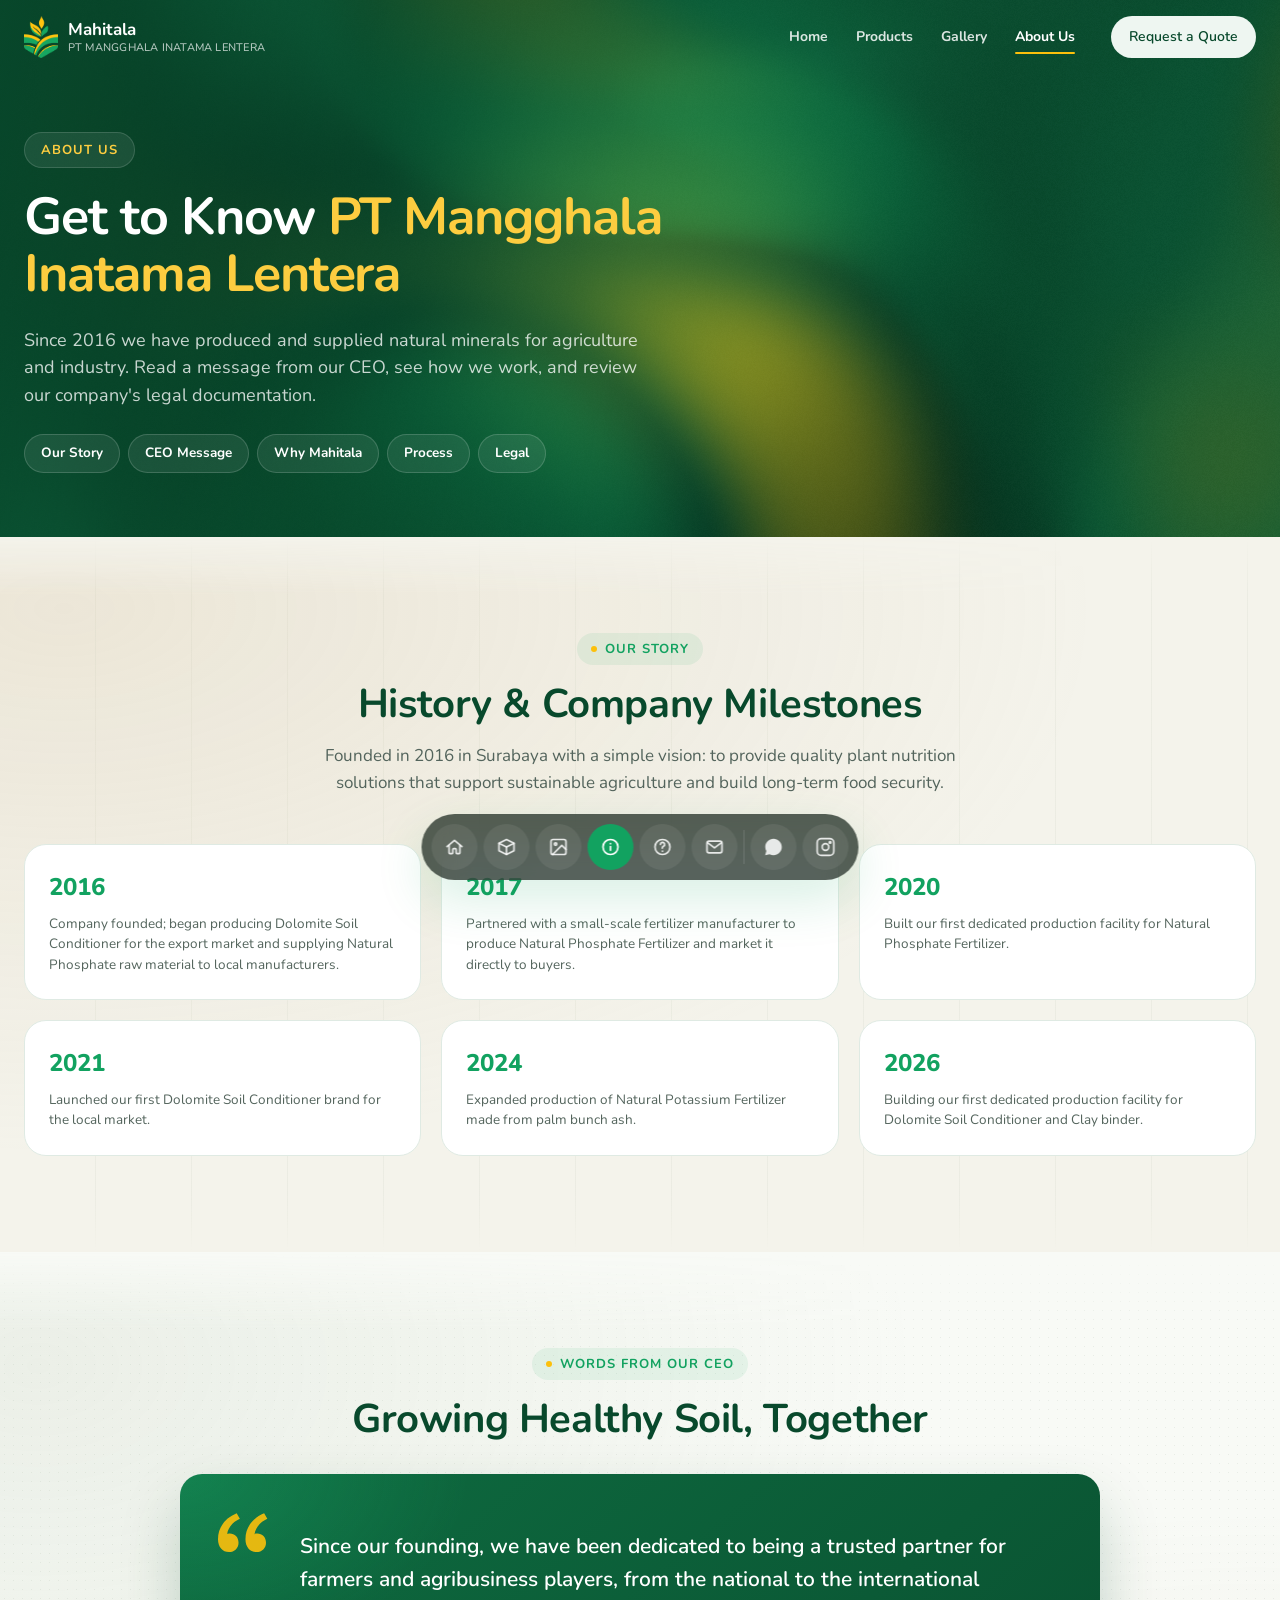
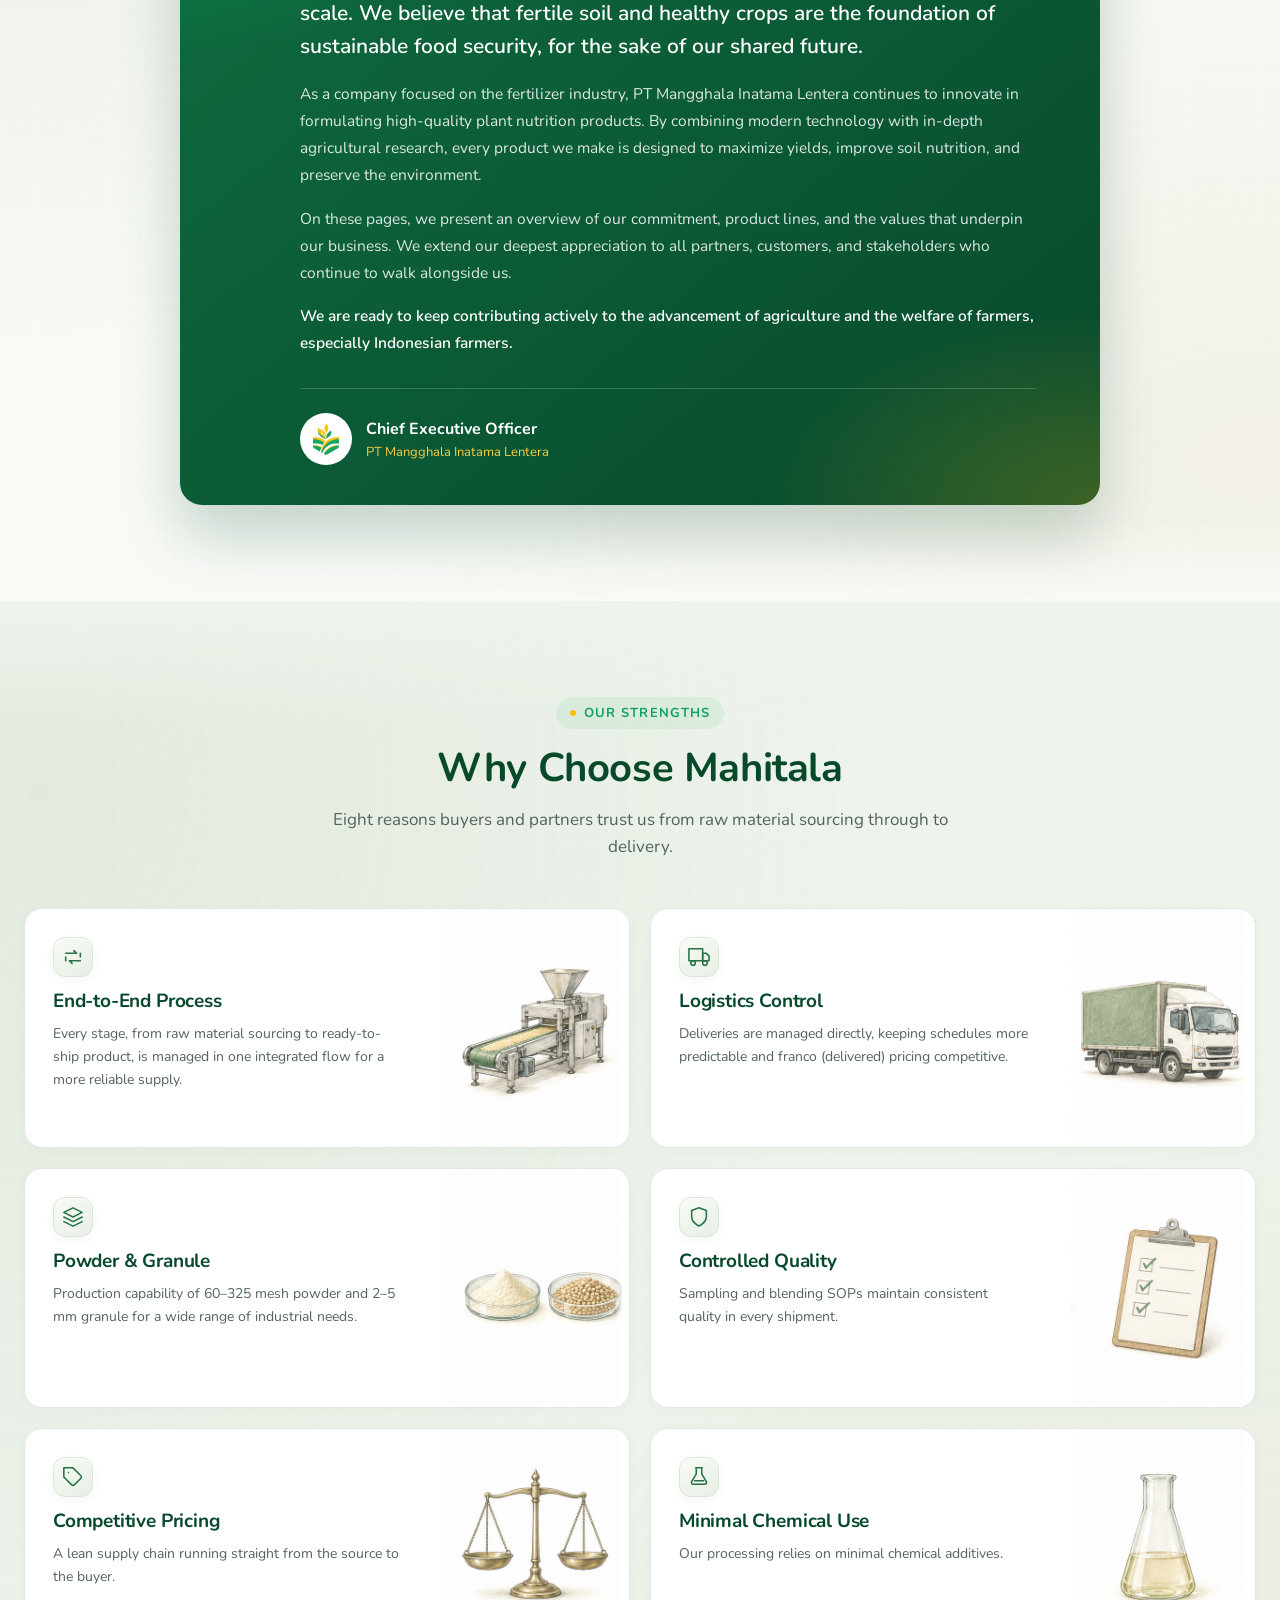
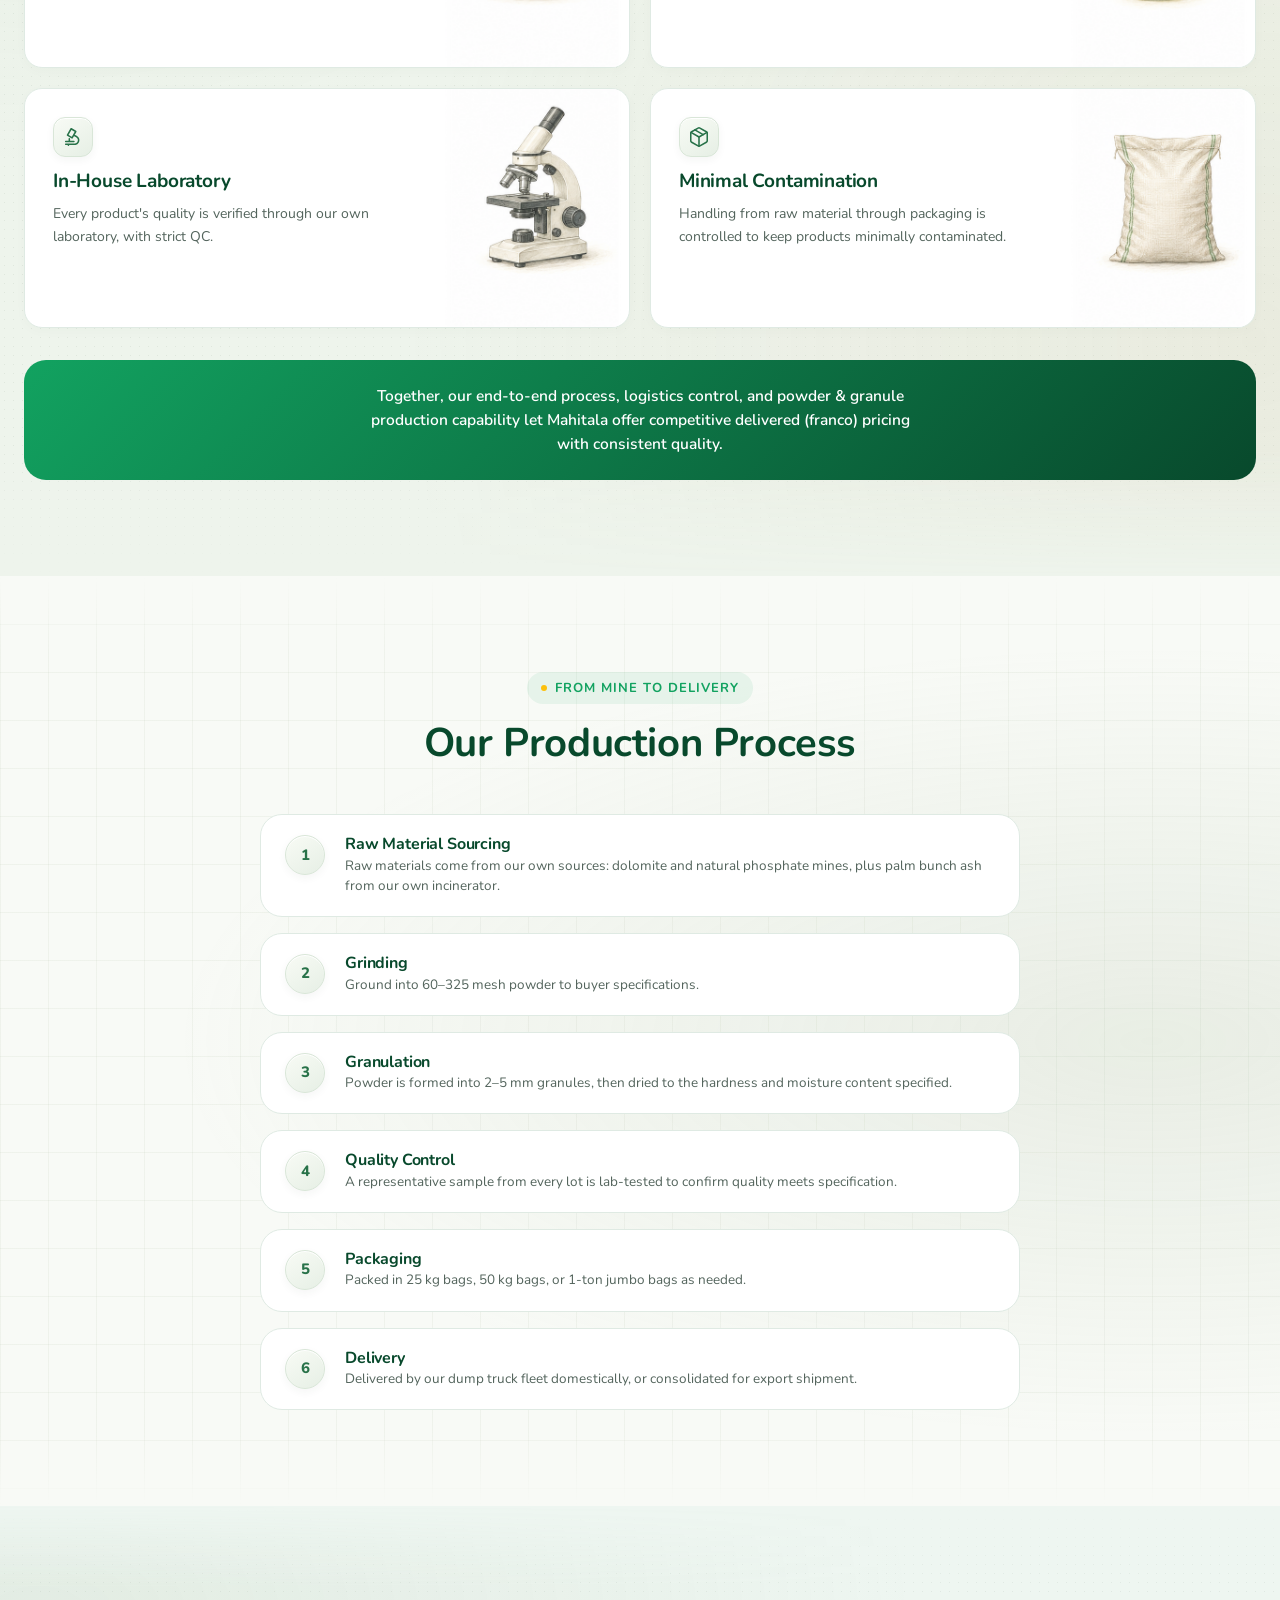
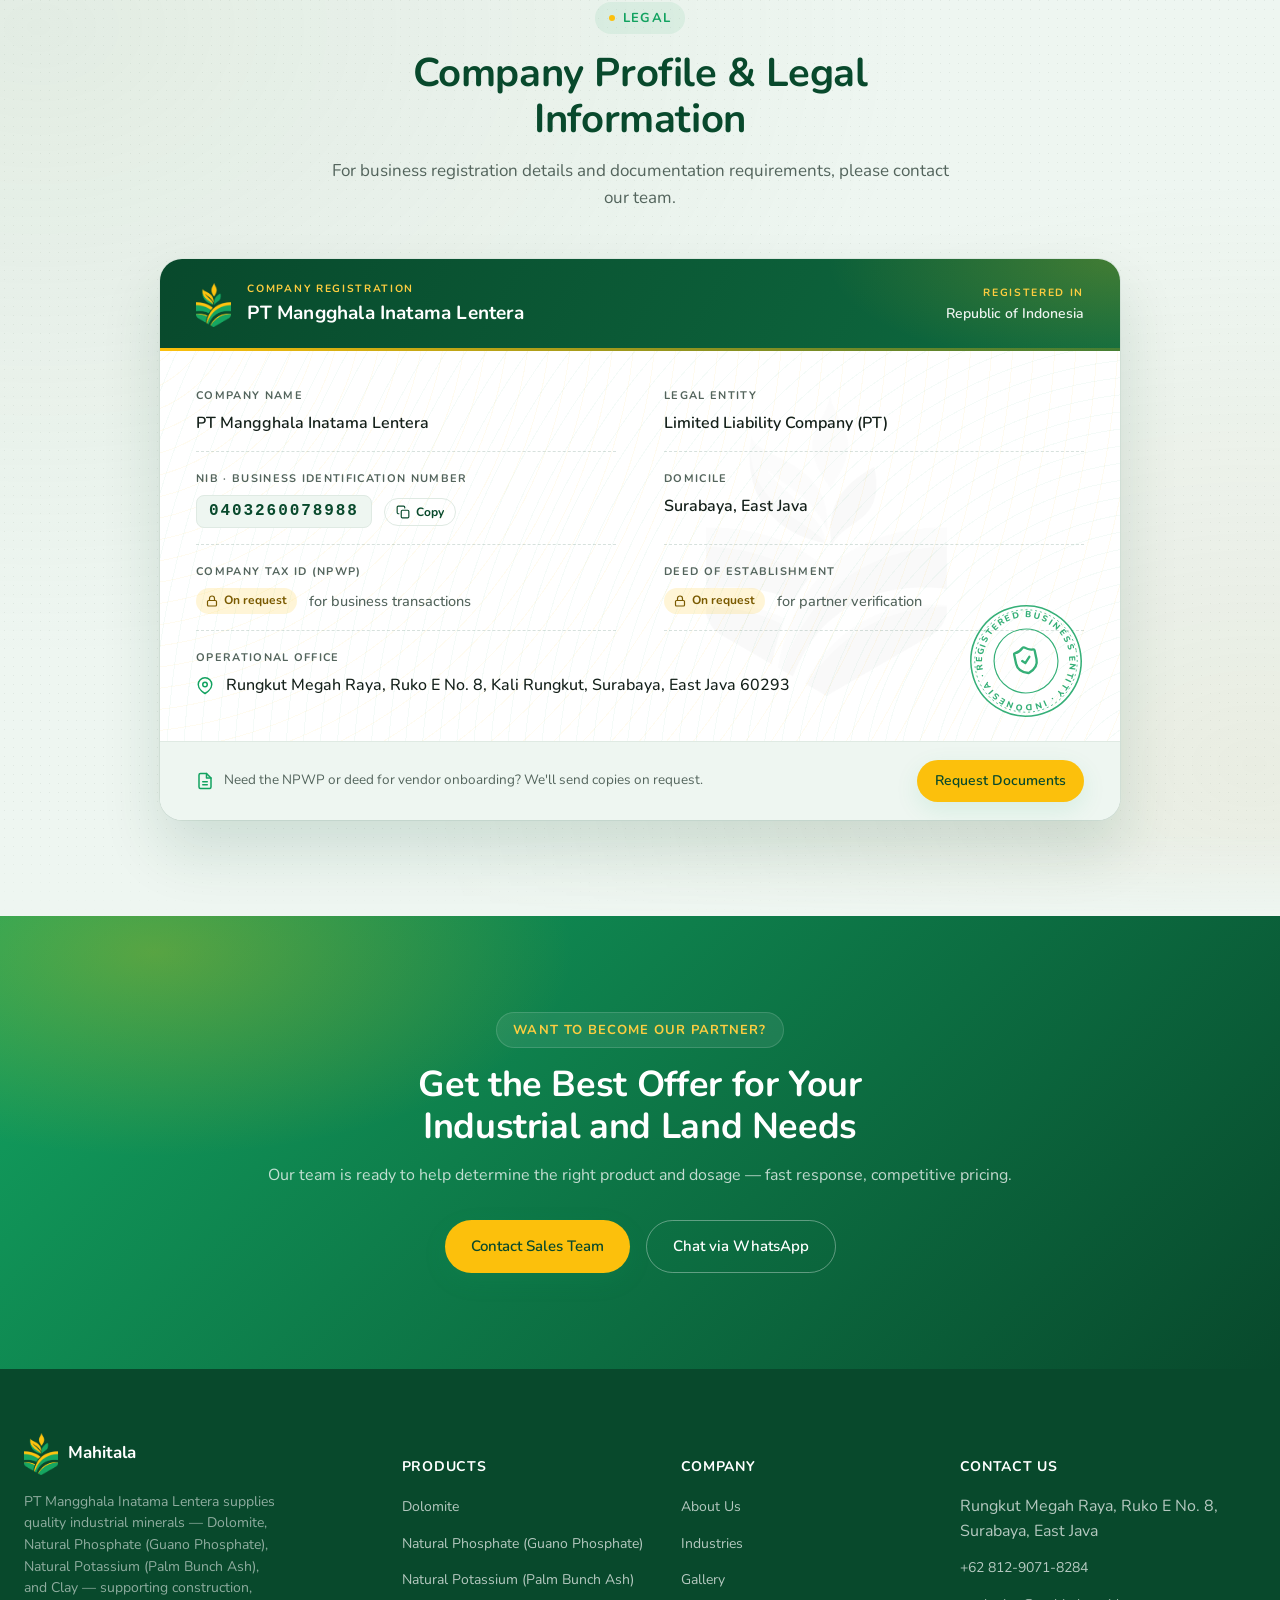
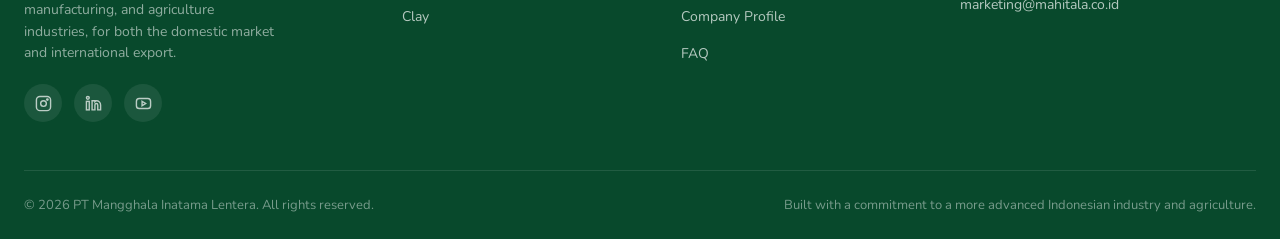
==== commit 776fa799: "About: CEO message, simpler hero, and fix the Why Choose grid - Fix 'Why Choose Mahitala': #80 remov" ====
--- a/about.html
+++ b/about.html
@@ -131,40 +131,18 @@
   <section class="page-hero">
     <canvas id="heroCanvas" class="hero-canvas" aria-hidden="true"></canvas>
     <div class="page-hero-scrim" aria-hidden="true"></div>
-    <div class="container page-hero-grid">
+    <div class="container page-hero-grid page-hero-solo">
       <div class="page-hero-copy reveal">
         <span class="hero-eyebrow">About Us</span>
         <h1>Get to Know <em>PT Mangghala Inatama Lentera</em></h1>
-        <p class="hero-lede">Since 2016 we have produced and supplied natural minerals for agriculture and industry. Meet the team, see how we work, and review our company's legal documentation.</p>
+        <p class="hero-lede">Since 2016 we have produced and supplied natural minerals for agriculture and industry. Read a message from our CEO, see how we work, and review our company's legal documentation.</p>
         <nav class="pdetail-jump" aria-label="Jump to section">
           <a href="#history">Our Story</a>
-          <a href="#team">Team</a>
+          <a href="#ceo">CEO Message</a>
           <a href="#why-choose">Why Mahitala</a>
           <a href="#production-process">Process</a>
           <a href="#legal">Legal</a>
         </nav>
-      </div>
-      <div class="page-hero-visual phv-facts reveal" aria-label="Company at a glance">
-        <a class="phv-fact" href="#history">
-          <span class="phv-fact-icon"><svg viewBox="0 0 24 24" fill="none" stroke="currentColor" stroke-width="2" stroke-linecap="round" stroke-linejoin="round" aria-hidden="true"><rect x="3" y="4" width="18" height="18" rx="2"/><line x1="16" y1="2" x2="16" y2="6"/><line x1="8" y1="2" x2="8" y2="6"/><line x1="3" y1="10" x2="21" y2="10"/></svg></span>
-          <strong>2016</strong>
-          <span>Founded in Surabaya, East Java</span>
-        </a>
-        <a class="phv-fact" href="products.html">
-          <span class="phv-fact-icon"><svg viewBox="0 0 24 24" fill="none" stroke="currentColor" stroke-width="2" stroke-linecap="round" stroke-linejoin="round" aria-hidden="true"><path d="M12.83 2.18a2 2 0 0 0-1.66 0L2.6 6.08a1 1 0 0 0 0 1.83l8.58 3.91a2 2 0 0 0 1.66 0l8.58-3.9a1 1 0 0 0 0-1.83Z"/><path d="m22 17.65-9.17 4.16a2 2 0 0 1-1.66 0L2 17.65"/><path d="m22 12.65-9.17 4.16a2 2 0 0 1-1.66 0L2 12.65"/></svg></span>
-          <strong>4</strong>
-          <span>Natural mineral lines, in powder &amp; granule form</span>
-        </a>
-        <a class="phv-fact" href="products.html">
-          <span class="phv-fact-icon"><svg viewBox="0 0 24 24" fill="none" stroke="currentColor" stroke-width="2" stroke-linecap="round" stroke-linejoin="round" aria-hidden="true"><path d="M20 13c0 5-3.5 7.5-7.66 8.95a1 1 0 0 1-.67-.01C7.5 20.5 4 18 4 13V6a1 1 0 0 1 1-1c2 0 4.5-1.2 6.24-2.72a1.17 1.17 0 0 1 1.52 0C14.51 3.81 17 5 19 5a1 1 0 0 1 1 1z"/><path d="m9 12 2 2 4-4"/></svg></span>
-          <strong class="phv-fact-labs"><img src="assets/labs/idsurvey.png" alt="ID Survey" class="lab-idsurvey" width="479" height="96"><img src="assets/labs/sucofindo.png" alt="Sucofindo" class="lab-sucofindo" width="174" height="120"></strong>
-          <span>Lab-tested, with third-party certificates of analysis</span>
-        </a>
-        <a class="phv-fact" href="#production-process">
-          <span class="phv-fact-icon"><svg viewBox="0 0 24 24" fill="none" stroke="currentColor" stroke-width="2" stroke-linecap="round" stroke-linejoin="round" aria-hidden="true"><path d="M14 18V6a2 2 0 0 0-2-2H4a2 2 0 0 0-2 2v11a1 1 0 0 0 1 1h2"/><path d="M15 18H9"/><path d="M19 18h2a1 1 0 0 0 1-1v-3.65a1 1 0 0 0-.22-.624l-3.48-4.35A1 1 0 0 0 17.52 8H14"/><circle cx="17" cy="18" r="2"/><circle cx="7" cy="18" r="2"/></svg></span>
-          <strong>Mine → Port</strong>
-          <span>End-to-end, from sourcing to delivery</span>
-        </a>
       </div>
     </div>
   </section>
@@ -207,49 +185,27 @@
     </div>
   </section>
 
-  <!-- ============ OUR TEAM ============ -->
-  <section class="section" id="team">
+  <!-- ============ WORDS FROM OUR CEO ============ -->
+  <section class="section ceo-section" id="ceo">
     <div class="container">
       <div class="section-head center reveal">
-        <span class="eyebrow">Our Team</span>
-        <h2>The People Behind Every Shipment</h2>
-        <p>Team profiles and photos will be added soon. Below are the core functions that run our day-to-day operations.</p>
-      </div>
-
-      <div class="team-grid stagger-group">
-        <div class="team-card">
-          <div class="team-avatar">
-            <svg viewBox="0 0 24 24" fill="none" stroke="currentColor" stroke-width="2" stroke-linecap="round" stroke-linejoin="round"><circle cx="12" cy="8" r="4"/><path d="M4 20c0-4 3.5-6 8-6s8 2 8 6"/></svg>
-          </div>
-          <h3>Managing Director</h3>
-          <p class="team-role">Management &amp; Strategy</p>
-          <span class="team-photo-note">Photo Coming Soon</span>
-        </div>
-        <div class="team-card">
-          <div class="team-avatar">
-            <svg viewBox="0 0 24 24" fill="none" stroke="currentColor" stroke-width="2" stroke-linecap="round" stroke-linejoin="round"><circle cx="12" cy="8" r="4"/><path d="M4 20c0-4 3.5-6 8-6s8 2 8 6"/></svg>
-          </div>
-          <h3>Operations Manager</h3>
-          <p class="team-role">Production &amp; Packaging</p>
-          <span class="team-photo-note">Photo Coming Soon</span>
-        </div>
-        <div class="team-card">
-          <div class="team-avatar">
-            <svg viewBox="0 0 24 24" fill="none" stroke="currentColor" stroke-width="2" stroke-linecap="round" stroke-linejoin="round"><circle cx="12" cy="8" r="4"/><path d="M4 20c0-4 3.5-6 8-6s8 2 8 6"/></svg>
-          </div>
-          <h3>Laboratory Head</h3>
-          <p class="team-role">Quality Testing &amp; QC</p>
-          <span class="team-photo-note">Photo Coming Soon</span>
-        </div>
-        <div class="team-card">
-          <div class="team-avatar">
-            <svg viewBox="0 0 24 24" fill="none" stroke="currentColor" stroke-width="2" stroke-linecap="round" stroke-linejoin="round"><circle cx="12" cy="8" r="4"/><path d="M4 20c0-4 3.5-6 8-6s8 2 8 6"/></svg>
-          </div>
-          <h3>Sales &amp; Export Manager</h3>
-          <p class="team-role">Sales &amp; Customer Relations</p>
-          <span class="team-photo-note">Photo Coming Soon</span>
-        </div>
-      </div>
+        <span class="eyebrow">Words from Our CEO</span>
+        <h2>Growing Healthy Soil, Together</h2>
+      </div>
+
+      <figure class="ceo-card reveal">
+        <svg class="ceo-quote-mark" viewBox="0 0 48 48" aria-hidden="true"><path fill="currentColor" d="M20 10C11.2 13.6 6 20.6 6 29.4 6 35.2 9.4 39 14.2 39c4.2 0 7.2-3 7.2-7 0-4-2.8-6.8-6.6-6.8-.8 0-1.6.2-2 .4.8-5 4.6-9.4 9.6-11.6L20 10zm20.6 0C31.8 13.6 26.6 20.6 26.6 29.4c0 5.8 3.4 9.6 8.2 9.6 4.2 0 7.2-3 7.2-7 0-4-2.8-6.8-6.6-6.8-.8 0-1.6.2-2 .4.8-5 4.6-9.4 9.6-11.6L40.6 10z"/></svg>
+        <blockquote class="ceo-quote">
+          <p class="ceo-lead">Since our founding, we have been dedicated to being a trusted partner for farmers and agribusiness players, from the national to the international scale. We believe that fertile soil and healthy crops are the foundation of sustainable food security, for the sake of our shared future.</p>
+          <p>As a company focused on the fertilizer industry, PT Mangghala Inatama Lentera continues to innovate in formulating high-quality plant nutrition products. By combining modern technology with in-depth agricultural research, every product we make is designed to maximize yields, improve soil nutrition, and preserve the environment.</p>
+          <p>On these pages, we present an overview of our commitment, product lines, and the values that underpin our business. We extend our deepest appreciation to all partners, customers, and stakeholders who continue to walk alongside us.</p>
+          <p class="ceo-close">We are ready to keep contributing actively to the advancement of agriculture and the welfare of farmers, especially Indonesian farmers.</p>
+        </blockquote>
+        <figcaption class="ceo-sign">
+          <span class="ceo-sign-mark"><img src="assets/logo-icon.png" alt="" width="42" height="51"></span>
+          <span><strong>Chief Executive Officer</strong><small>PT Mangghala Inatama Lentera</small></span>
+        </figcaption>
+      </figure>
     </div>
   </section>
 
--- a/css/style.css
+++ b/css/style.css
@@ -1737,45 +1737,67 @@
   color: var(--color-primary-dark);
 }
 
-/* About: four company-at-a-glance fact cards */
-.phv-fact {
-  display: flex;
-  flex-direction: column;
-  gap: 6px;
-  padding: var(--space-5);
+/* Hero with copy only (About) */
+.page-hero-grid.page-hero-solo { grid-template-columns: minmax(0, 760px); }
+.page-hero-solo .hero-lede { max-width: 640px; }
+
+/* About: "Words from Our CEO" */
+.ceo-section .section-head { margin-bottom: var(--space-8); }
+.ceo-card {
+  position: relative;
+  max-width: 920px;
+  margin: 0 auto;
+  padding: 56px 64px 40px;
   border-radius: var(--radius-lg);
-  background: rgba(255, 255, 255, 0.96);
-  box-shadow: 0 16px 36px rgba(0, 0, 0, 0.25);
-  color: var(--color-muted-foreground);
-  transition: transform 260ms var(--ease-standard), box-shadow 260ms var(--ease-standard);
-}
-.phv-fact:nth-child(even) { transform: translateY(24px); }
-.phv-fact-icon {
-  display: inline-flex;
+  overflow: hidden;
+  color: rgba(255, 255, 255, 0.86);
+  background:
+    radial-gradient(520px 300px at 100% 100%, rgba(252, 192, 12, 0.22), transparent 65%),
+    radial-gradient(480px 300px at 0% 0%, rgba(34, 199, 127, 0.25), transparent 60%),
+    linear-gradient(140deg, #0E6B40, var(--color-primary-dark));
+  box-shadow: 0 30px 60px rgba(8, 73, 44, 0.22);
+}
+.ceo-quote-mark {
+  position: absolute;
+  top: 26px;
+  left: 30px;
+  width: 64px;
+  height: 64px;
+  color: var(--color-accent);
+  opacity: 0.9;
+}
+.ceo-quote { margin: 0; padding-left: 56px; }
+.ceo-quote p { font-size: 15.5px; line-height: 1.75; margin-top: var(--space-4); }
+.ceo-quote p:first-child { margin-top: 0; }
+.ceo-quote .ceo-lead { font-size: clamp(18px, 2vw, 21px); line-height: 1.6; font-weight: 600; color: #fff; }
+.ceo-quote .ceo-close { color: #fff; font-weight: 600; }
+.ceo-sign {
+  display: flex;
+  align-items: center;
+  gap: 14px;
+  margin: var(--space-8) 0 0 56px;
+  padding-top: var(--space-6);
+  border-top: 1px solid rgba(255, 255, 255, 0.18);
+}
+.ceo-sign-mark {
+  display: flex;
   align-items: center;
   justify-content: center;
-  width: 40px; height: 40px;
-  margin-bottom: 4px;
-  border-radius: 12px;
-  background: var(--color-accent);
-  color: var(--color-primary-dark);
-}
-.phv-fact-icon svg { width: 20px; height: 20px; }
-.phv-fact strong {
-  display: flex;
-  align-items: center;
-  min-height: 44px;
-  font-size: clamp(26px, 2.6vw, 34px);
-  font-weight: 900;
-  line-height: 1.1;
-  letter-spacing: -0.01em;
-  color: var(--color-primary-dark);
-}
-.phv-fact > span:last-child { font-size: 13.5px; line-height: 1.45; }
-.phv-fact-labs { gap: 12px; }
-.phv-fact-labs img { display: block; width: auto; }
-.phv-fact-labs .lab-idsurvey { height: 24px; }
-.phv-fact-labs .lab-sucofindo { height: 32px; }
+  width: 52px;
+  height: 52px;
+  border-radius: 50%;
+  background: #fff;
+  flex-shrink: 0;
+}
+.ceo-sign-mark img { height: 32px; width: auto; }
+.ceo-sign strong { display: block; font-size: 16px; color: #fff; }
+.ceo-sign small { display: block; font-size: 13px; color: var(--color-accent-light); }
+@media (max-width: 700px) {
+  .ceo-card { padding: 72px 22px 28px; }
+  .ceo-quote-mark { top: 20px; left: 20px; width: 44px; height: 44px; }
+  .ceo-quote, .ceo-sign { padding-left: 0; margin-left: 0; }
+  .ceo-quote p { font-size: 14.5px; }
+}
 
 /* Lift-on-hover only for real pointers, and only in the two-column layout
    where the even tiles are offset. */
@@ -1787,30 +1809,21 @@
   .phv-step:hover { box-shadow: 0 20px 44px rgba(0, 0, 0, 0.32); }
   .phv-step:nth-child(odd):hover { transform: translateY(-4px); }
   .phv-step:nth-child(even):hover { transform: translateY(20px); }
-  .phv-fact:hover { box-shadow: 0 20px 44px rgba(0, 0, 0, 0.32); }
-  .phv-fact:nth-child(odd):hover { transform: translateY(-4px); }
-  .phv-fact:nth-child(even):hover { transform: translateY(20px); }
 }
 @media (max-width: 900px) {
   .page-hero { padding-top: 112px; padding-bottom: var(--space-12); }
   .page-hero-grid { grid-template-columns: 1fr; gap: var(--space-8); }
   .page-hero-visual { gap: var(--space-3); }
-  .phv-tile:nth-child(even), .phv-step:nth-child(even), .phv-fact:nth-child(even) { transform: none; }
+  .phv-tile:nth-child(even), .phv-step:nth-child(even) { transform: none; }
 }
 @media (max-width: 560px) {
   .page-hero-labs { flex-wrap: wrap; }
   .phv-label { font-size: 14px; left: 10px; right: 10px; bottom: 8px; }
   .phv-step-label { padding: 8px 10px; font-size: 12.5px; gap: 8px; }
   .phv-step-label b { width: 24px; height: 24px; font-size: 11px; }
-  .phv-fact { padding: var(--space-4); }
-  .phv-fact strong { font-size: 24px; min-height: 34px; }
-  .phv-fact > span:last-child { font-size: 12.5px; }
-  .phv-fact-labs { gap: 8px; }
-  .phv-fact-labs .lab-idsurvey { height: 17px; }
-  .phv-fact-labs .lab-sucofindo { height: 24px; }
 }
 @media (prefers-reduced-motion: reduce) {
-  .phv-tile, .phv-tile img, .phv-step, .phv-fact { transition: none; }
+  .phv-tile, .phv-tile img, .phv-step { transition: none; }
   .phv-tile:hover img { transform: none; }
 }
 
@@ -1980,6 +1993,40 @@
   border-radius: var(--radius-full);
 }
 
+/* Shared card grid — used by "Why Choose Mahitala" (.mengapa-grid / .advantage-card) */
+.legal-grid {
+  display: grid;
+  grid-template-columns: repeat(3, 1fr);
+  gap: var(--space-6);
+}
+@media (max-width: 900px) { .legal-grid { grid-template-columns: repeat(2, 1fr); } }
+@media (max-width: 560px) { .legal-grid { grid-template-columns: 1fr; } }
+
+.legal-card {
+  background: var(--color-surface);
+  border: 1px solid var(--color-border);
+  border-radius: var(--radius-lg);
+  padding: var(--space-6);
+  transition: transform 300ms var(--ease-standard), box-shadow 300ms var(--ease-standard);
+}
+.legal-card:hover { transform: translateY(-4px); box-shadow: var(--shadow-md); }
+
+.legal-icon {
+  width: 52px;
+  height: 52px;
+  border-radius: 14px;
+  background: var(--color-surface-alt);
+  color: var(--color-primary);
+  display: flex;
+  align-items: center;
+  justify-content: center;
+  margin-bottom: var(--space-4);
+}
+.legal-icon svg { width: 26px; height: 26px; }
+
+.legal-card h3 { font-size: 16px; margin-bottom: var(--space-2); }
+.legal-card p { font-size: 13.5px; color: var(--color-muted-foreground); line-height: 1.5; }
+
 /* About: company registration "certificate" card */
 .lgA {
   position: relative;
@@ -2352,8 +2399,8 @@
 .coa-card .coa-note { margin-top: var(--space-3); font-size: 12px; font-style: italic; }
 
 @media (prefers-reduced-motion: reduce) {
-  .team-card { transition: none; }
-  .team-card:hover { transform: none; }
+  .team-card, .legal-card { transition: none; }
+  .team-card:hover, .legal-card:hover { transform: none; }
 }
 
 
@@ -2682,7 +2729,7 @@
   box-shadow: inset 0 1px 0 #fff, 0 3px 8px #2349300c;
 }
 .about-page :is(.legal-icon, .team-avatar, .contact-row .icon) svg { stroke-width: 1.7; }
-#history, #team, #why-choose, #production-process, #legal { scroll-margin-top: 80px; }
+#history, #ceo, #why-choose, #production-process, #legal { scroll-margin-top: 80px; }
 .strengths-section .mengapa-grid { grid-template-columns: repeat(2, minmax(0, 1fr)); gap: 20px; }
 .strengths-section .advantage-card {
   position: relative;
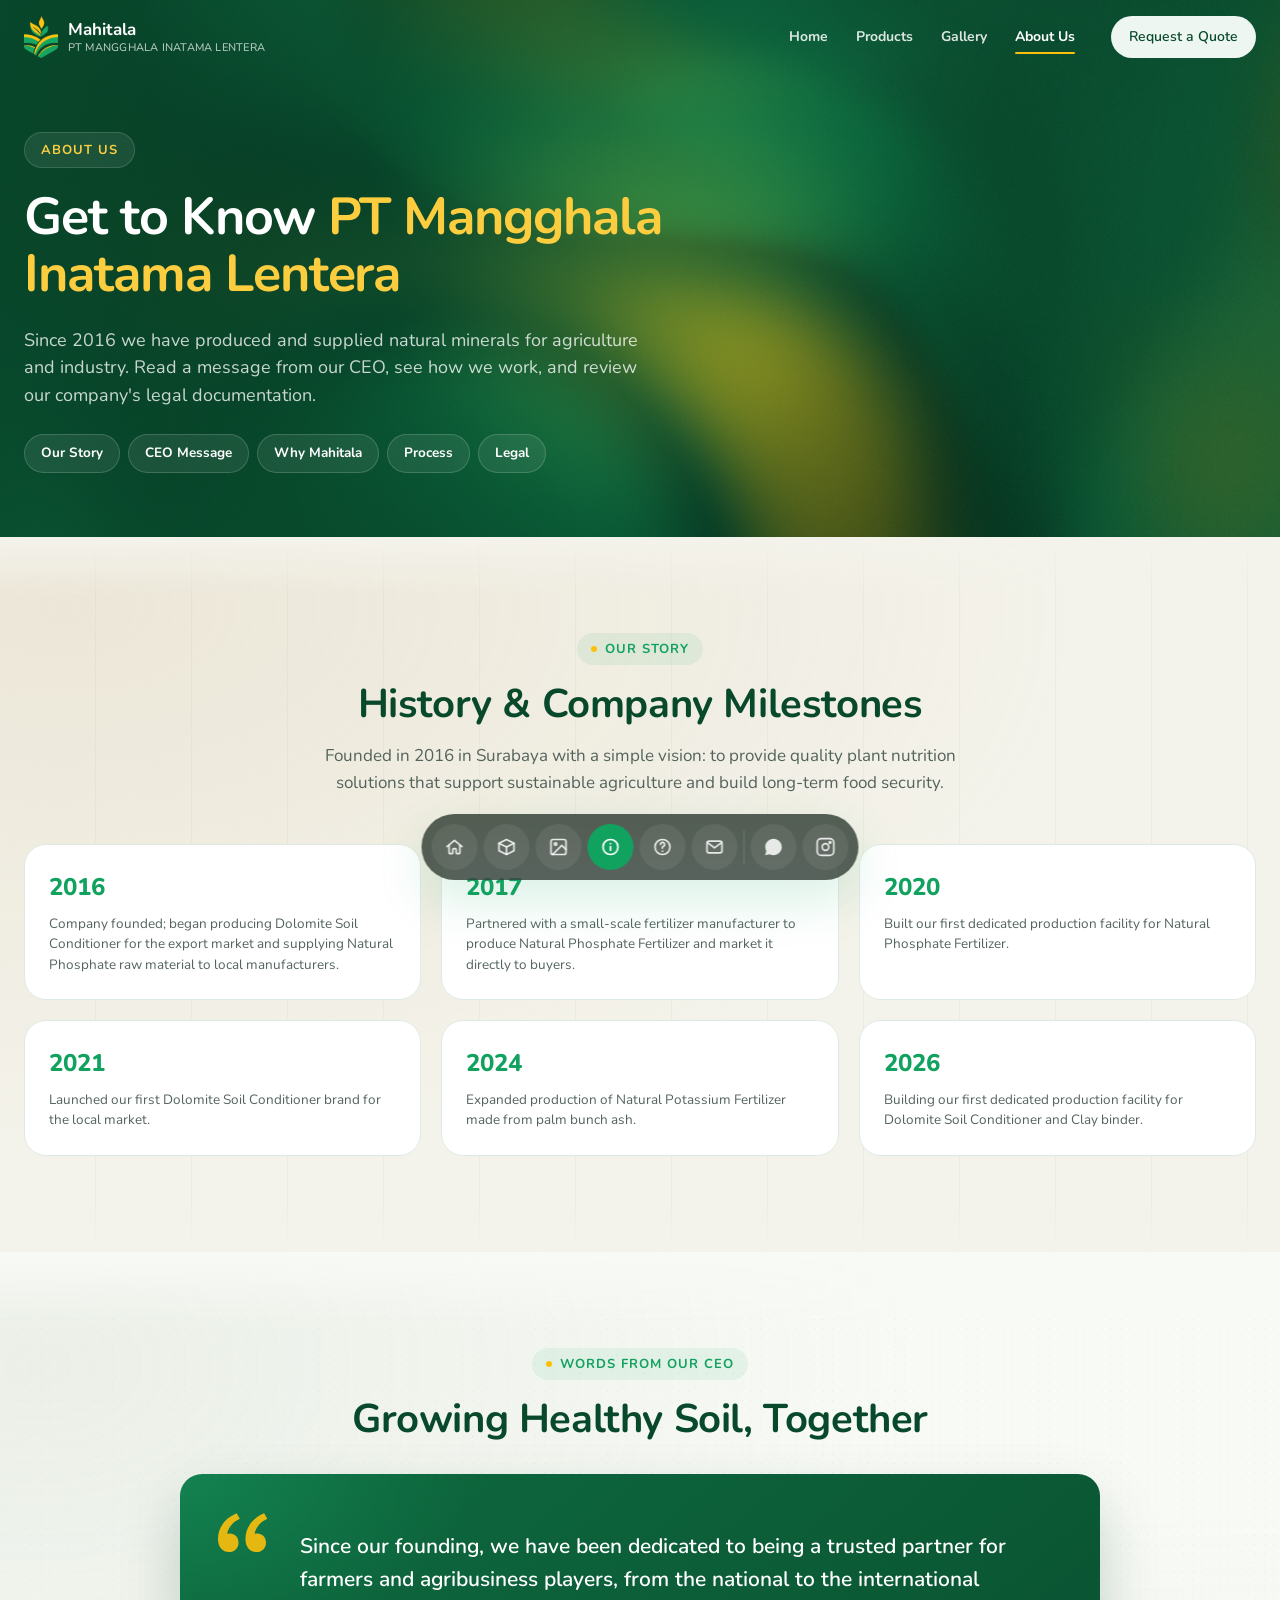
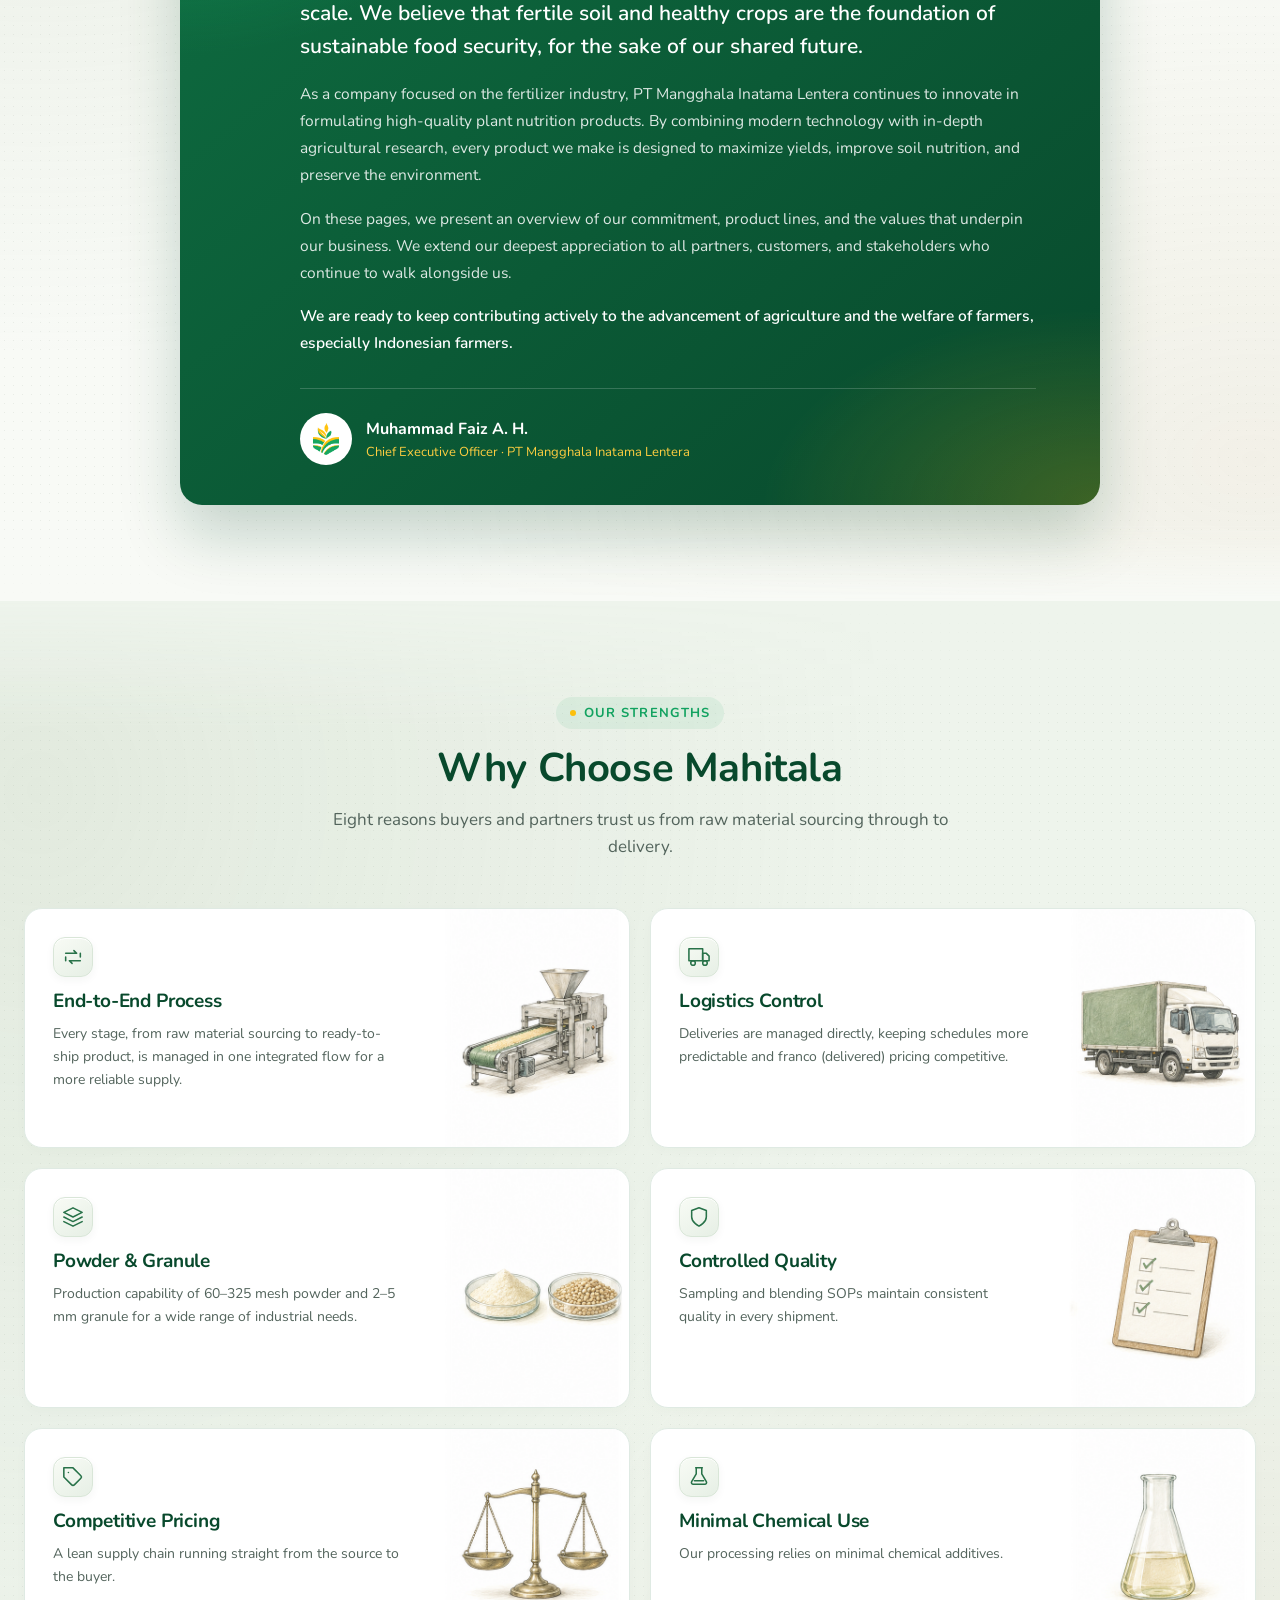
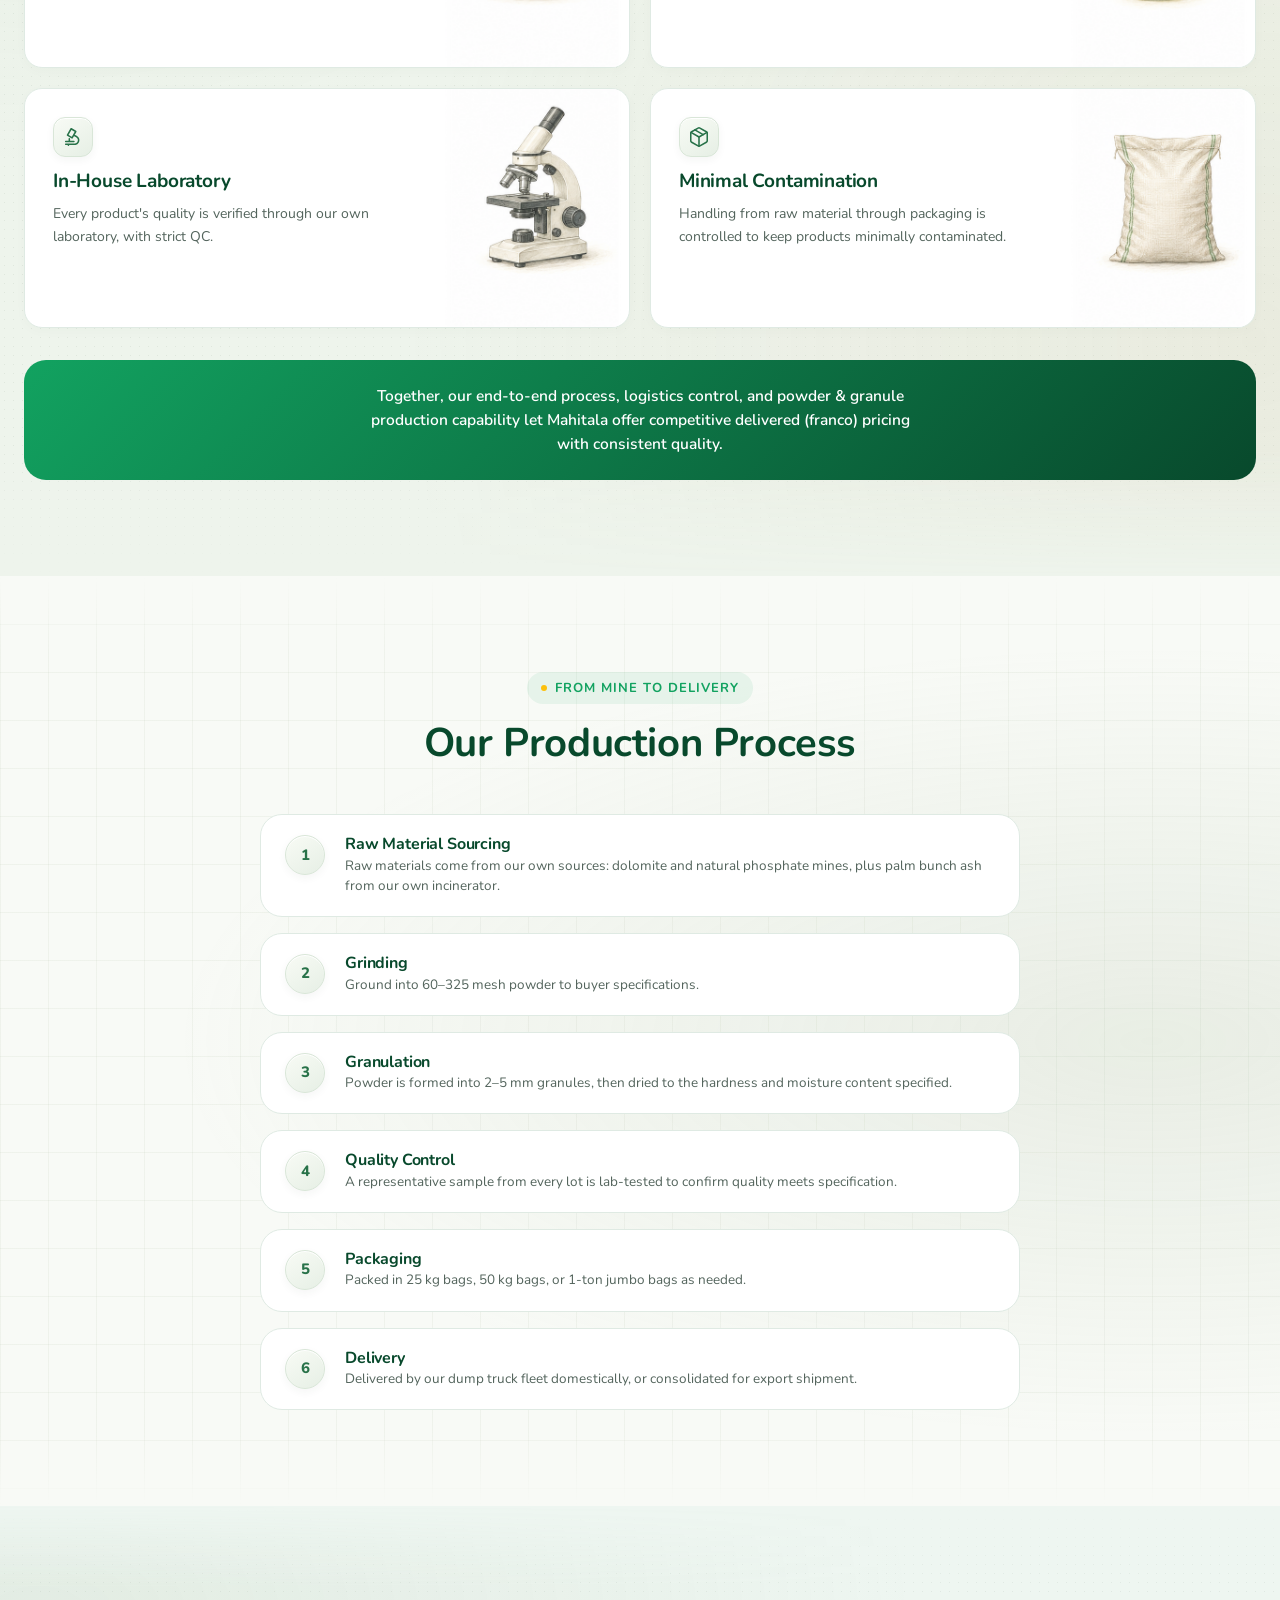
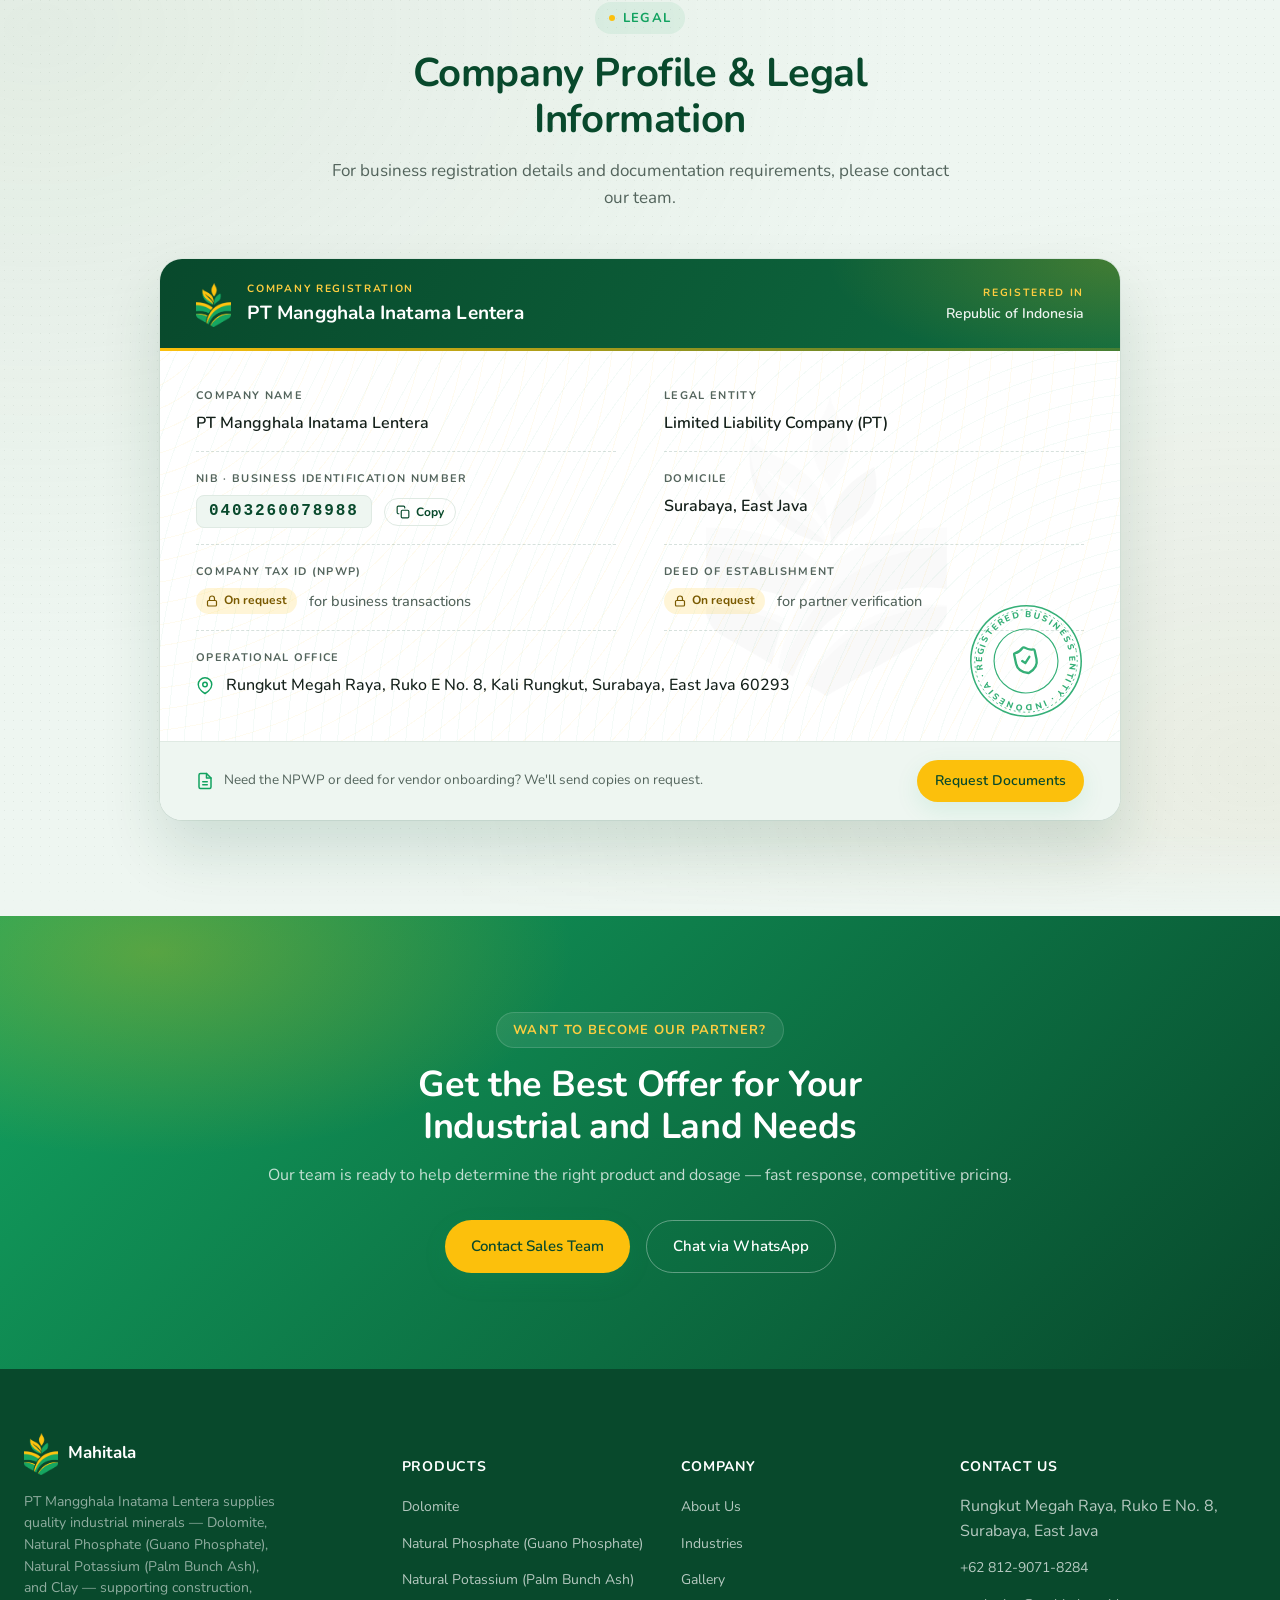
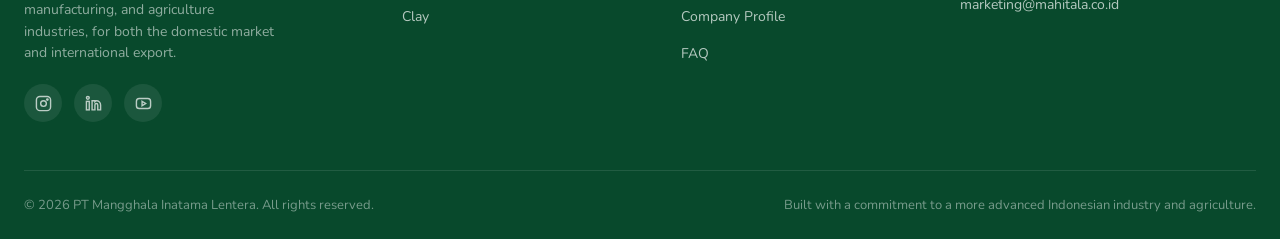
==== commit b5c146b5: "Sign the CEO message as Muhammad Faiz A. H. Co-Authored-By: Claude Opus 5.5 <noreply@anthropic.com> " ====
--- a/about.html
+++ b/about.html
@@ -203,7 +203,7 @@
         </blockquote>
         <figcaption class="ceo-sign">
           <span class="ceo-sign-mark"><img src="assets/logo-icon.png" alt="" width="42" height="51"></span>
-          <span><strong>Chief Executive Officer</strong><small>PT Mangghala Inatama Lentera</small></span>
+          <span><strong>Muhammad Faiz A. H.</strong><small>Chief Executive Officer · PT Mangghala Inatama Lentera</small></span>
         </figcaption>
       </figure>
     </div>
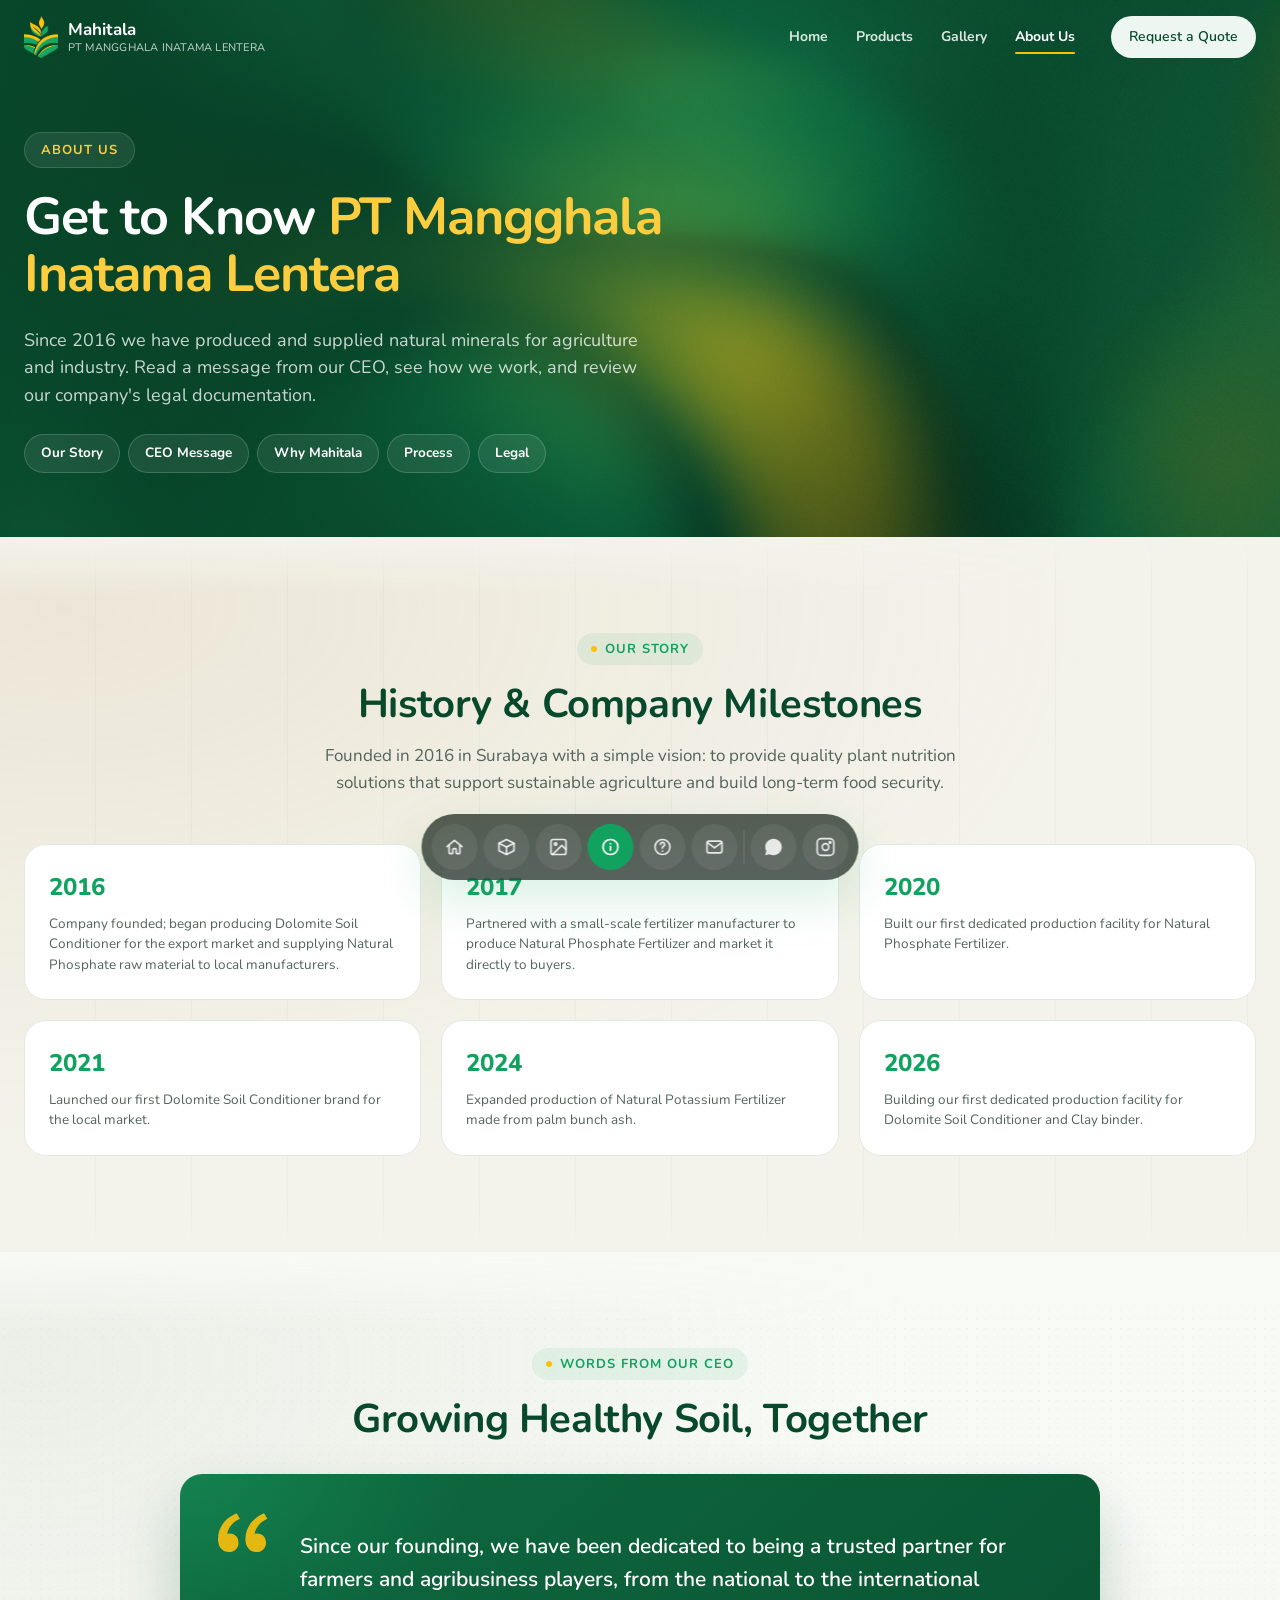
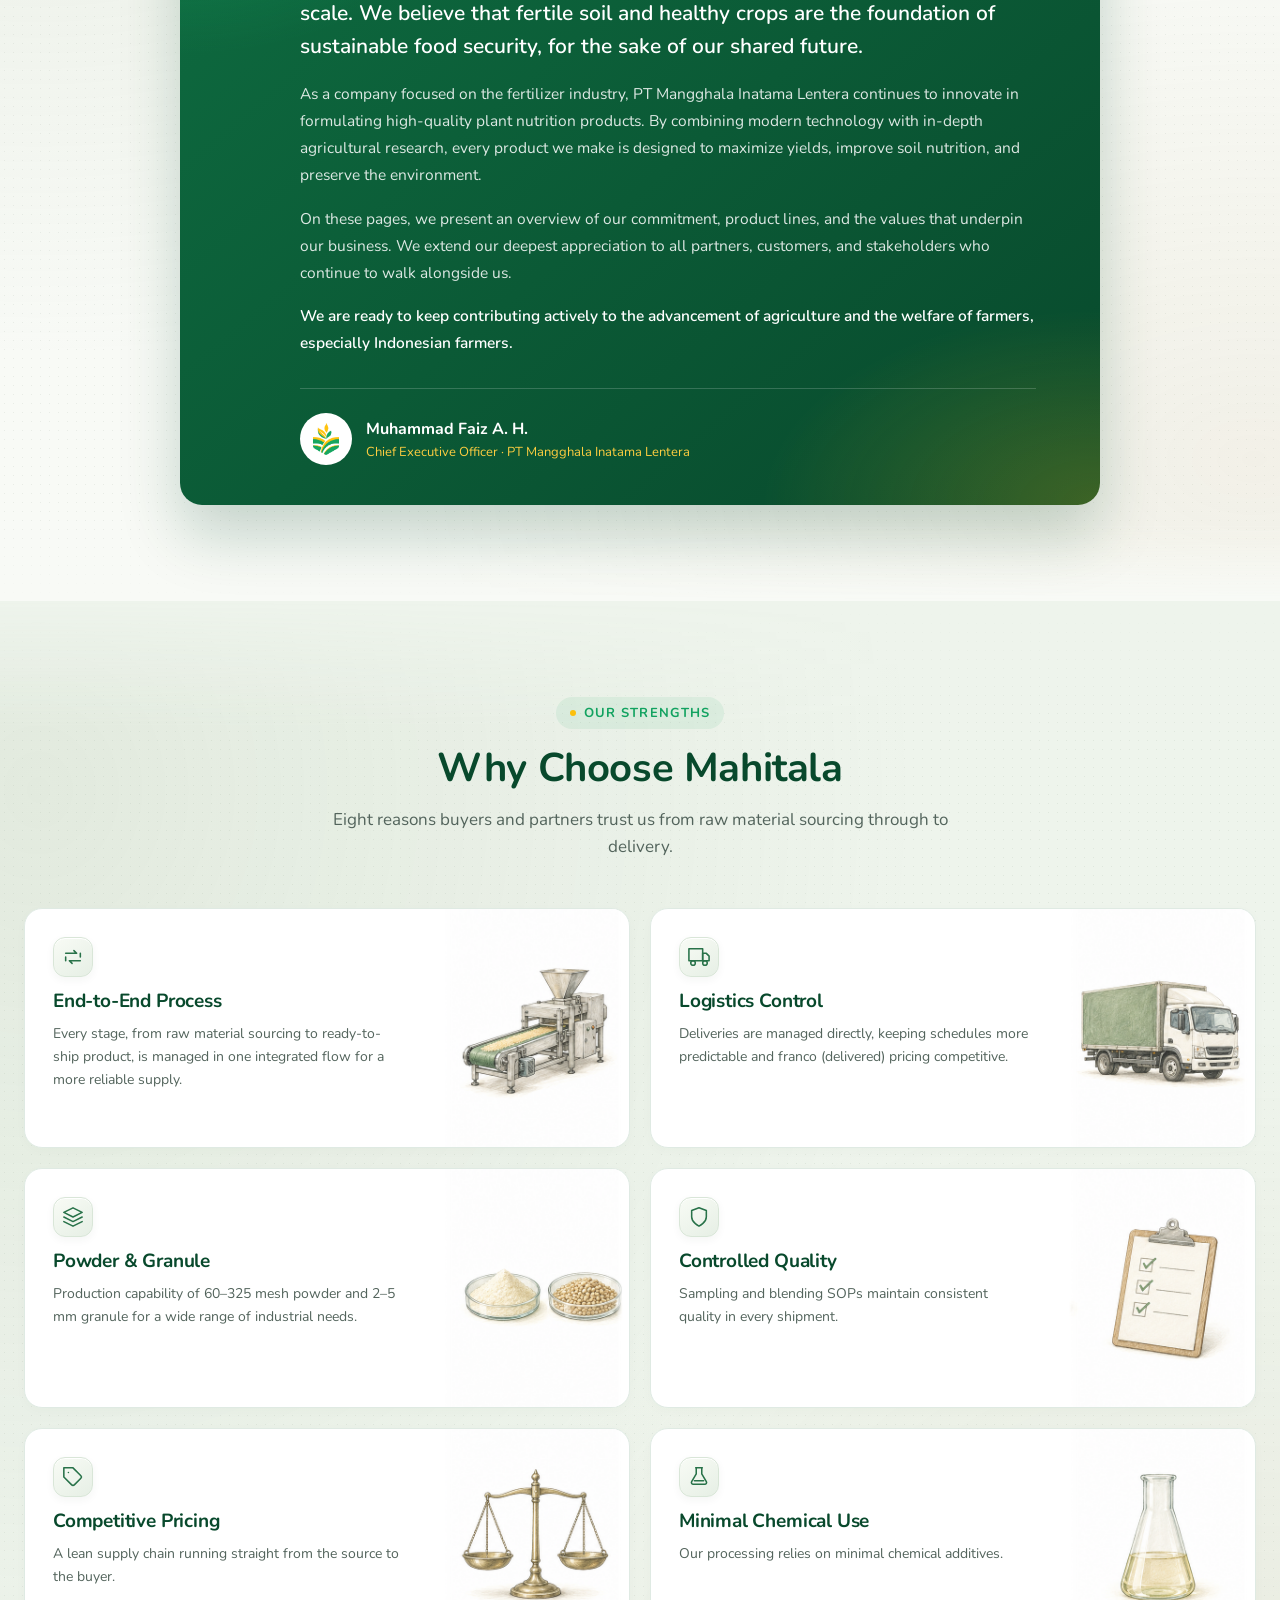
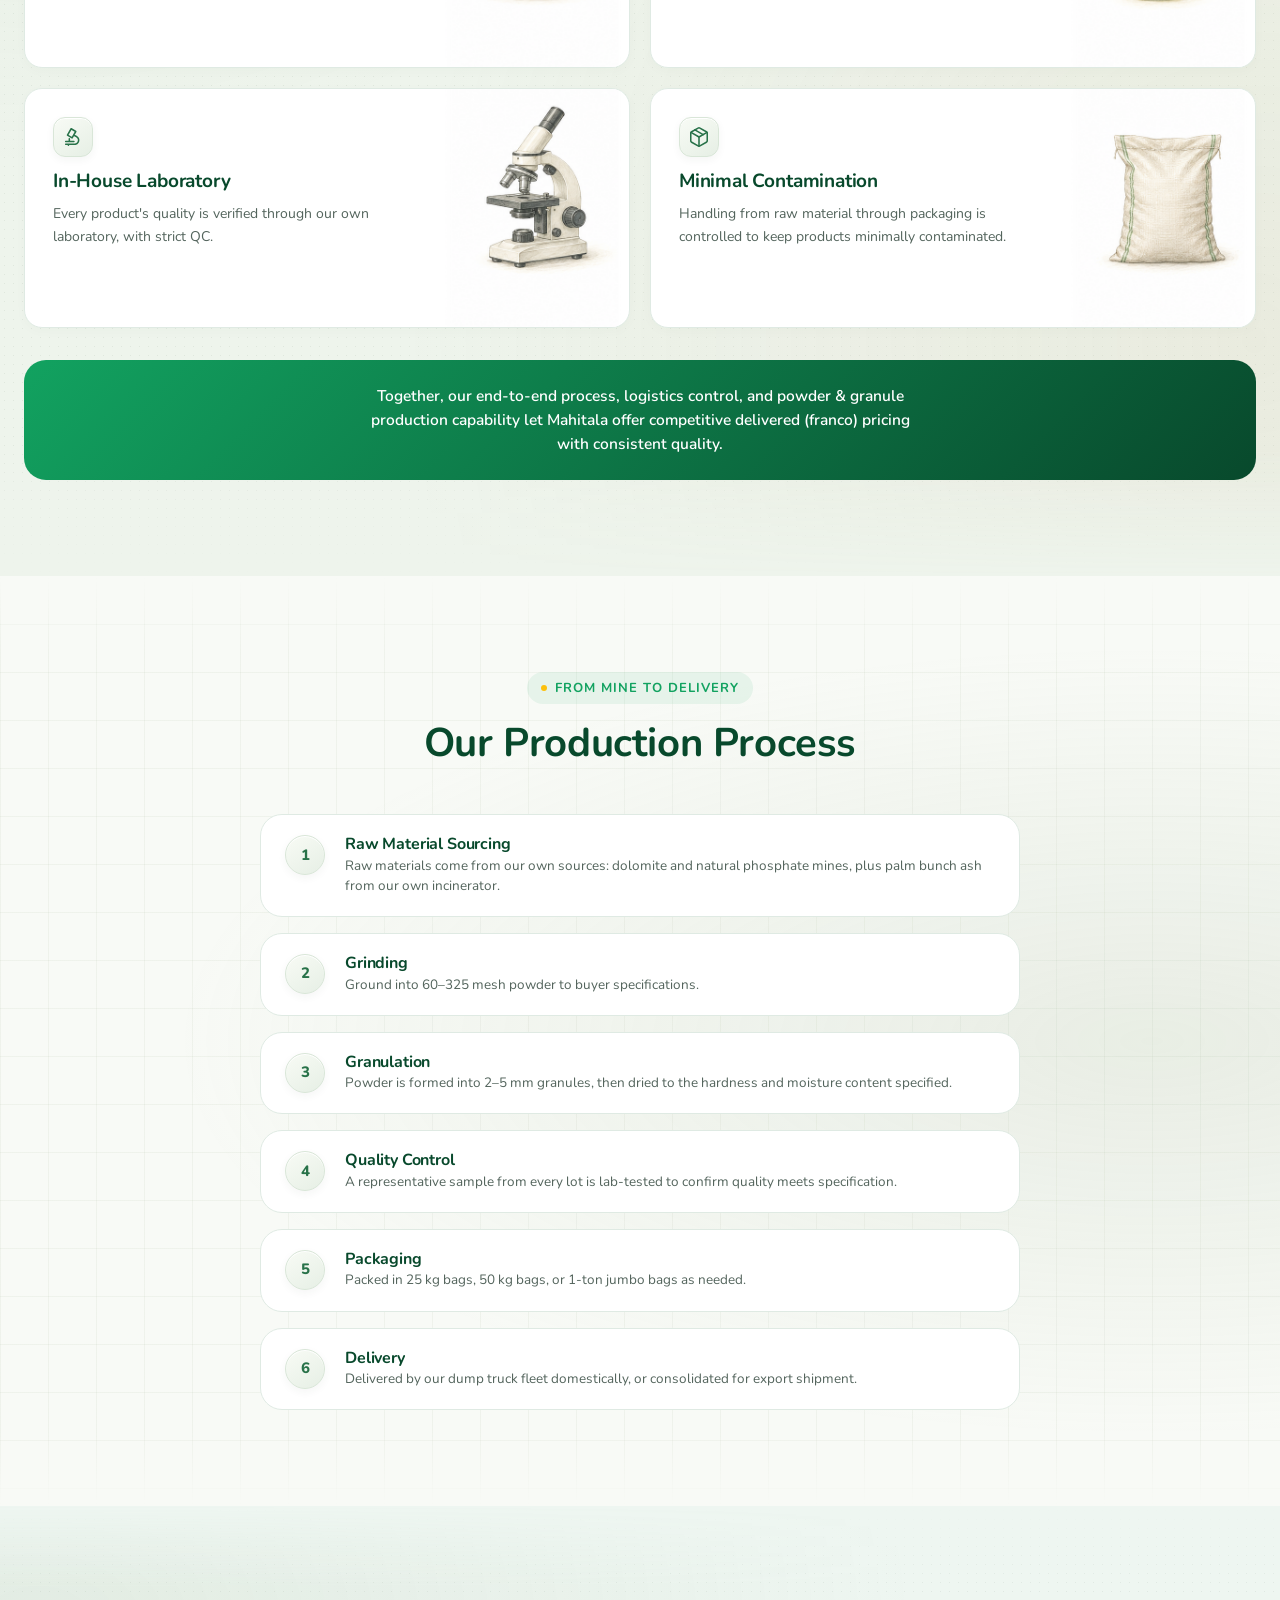
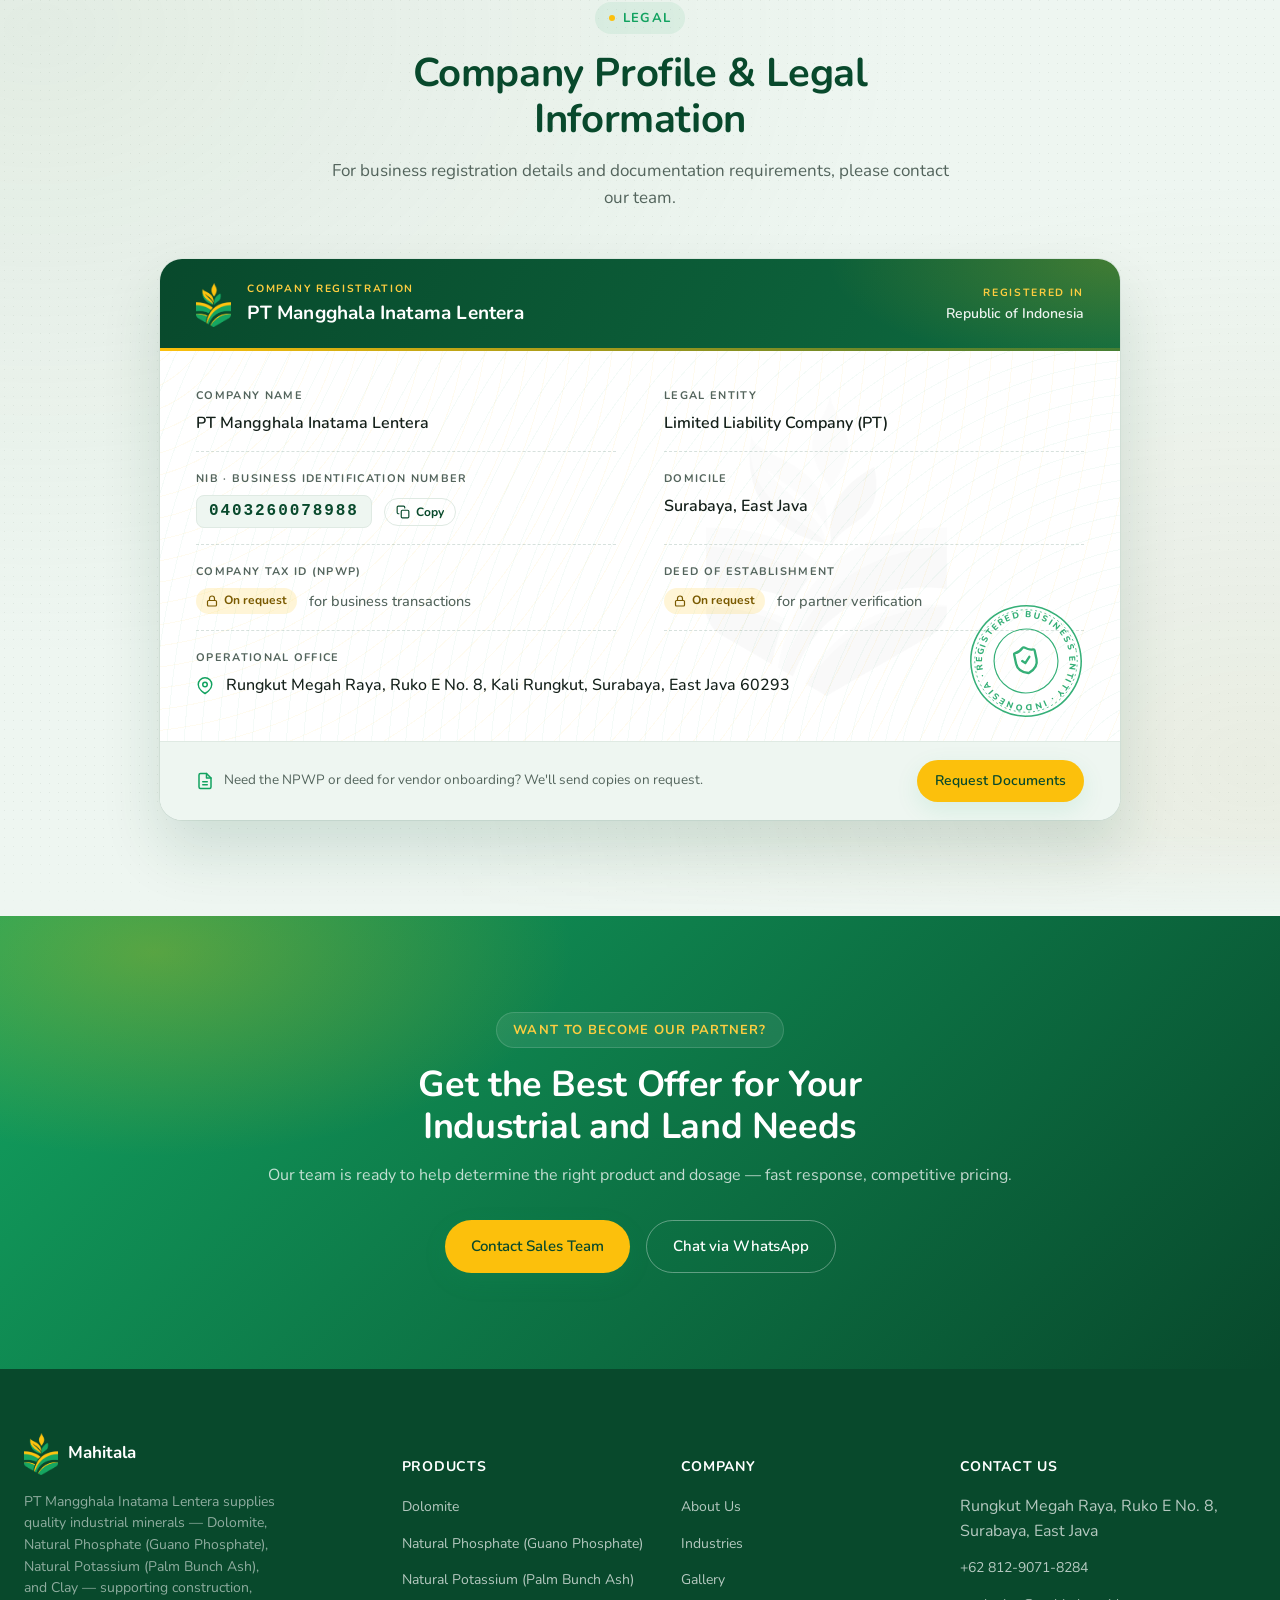
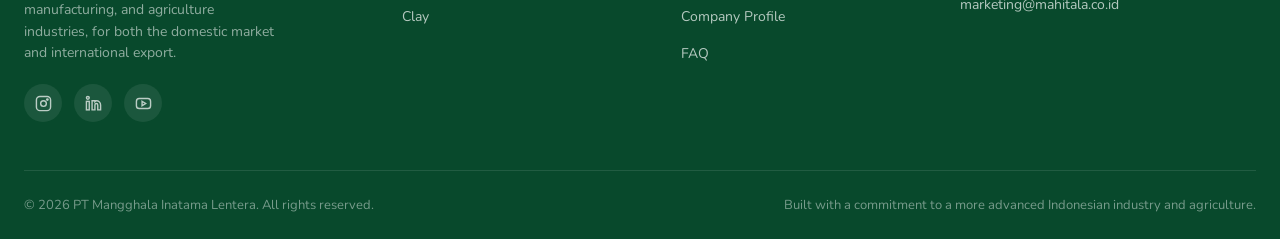
==== commit 27044d72: "Add keyword-targeted English landing page for each product dolomite-powder-supplier-indonesia.html, " ====
--- a/about.html
+++ b/about.html
@@ -419,10 +419,10 @@
       <div class="footer-col">
         <h5>Products</h5>
         <ul>
-          <li><a href="products.html">Dolomite</a></li>
-          <li><a href="products.html">Natural Phosphate (Guano Phosphate)</a></li>
-          <li><a href="products.html">Natural Potassium (Palm Bunch Ash)</a></li>
-          <li><a href="products.html">Clay</a></li>
+          <li><a href="dolomite-powder-supplier-indonesia.html">Dolomite</a></li>
+          <li><a href="guano-phosphate-indonesia.html">Natural Phosphate (Guano Phosphate)</a></li>
+          <li><a href="palm-bunch-ash-potassium-fertilizer.html">Natural Potassium (Palm Bunch Ash)</a></li>
+          <li><a href="clay-supplier-indonesia.html">Clay</a></li>
         </ul>
       </div>
 
--- a/css/style.css
+++ b/css/style.css
@@ -1374,59 +1374,151 @@
    Contact
    ========================================================================== */
 
-.contact-grid {
+/* One split card: green details panel + white enquiry form */
+.contact-shell {
   display: grid;
-  grid-template-columns: 1fr 1.2fr;
-  gap: var(--space-12);
-  align-items: start;
-}
-@media (max-width: 900px) { .contact-grid { grid-template-columns: 1fr; } }
-
-.contact-info-card {
+  grid-template-columns: minmax(0, 0.9fr) minmax(0, 1.25fr);
+  max-width: 1120px;
+  margin: 0 auto;
+  border-radius: var(--radius-lg);
+  overflow: hidden;
   background: var(--color-surface);
-  border: 1px solid var(--color-border);
-  border-radius: var(--radius-lg);
-  padding: var(--space-8);
-}
-
-.contact-row {
-  display: flex;
-  gap: var(--space-4);
-  padding-block: var(--space-4);
-  border-bottom: 1px solid var(--color-border);
-}
-.contact-row:last-child { border-bottom: none; }
-.contact-row .icon {
-  width: 42px; height: 42px;
-  border-radius: 10px;
-  background: var(--color-surface-alt);
-  color: var(--color-primary);
+  box-shadow: 0 30px 70px rgba(8, 73, 44, 0.16), 0 0 0 1px var(--color-border);
+}
+@media (max-width: 900px) { .contact-shell { grid-template-columns: 1fr; } }
+
+.contact-panel {
+  position: relative;
+  overflow: hidden;
+  display: flex;
+  flex-direction: column;
+  gap: var(--space-8);
+  padding: 44px 40px;
+  color: rgba(255, 255, 255, 0.85);
+  background:
+    radial-gradient(520px 320px at 110% 110%, rgba(252, 192, 12, 0.22), transparent 62%),
+    radial-gradient(420px 280px at -10% -10%, rgba(34, 199, 127, 0.28), transparent 60%),
+    linear-gradient(150deg, #0E7A49, var(--color-primary-dark));
+}
+.contact-panel::after { /* soft ring for depth */
+  content: "";
+  position: absolute;
+  right: -90px; bottom: -90px;
+  width: 280px; height: 280px;
+  border-radius: 50%;
+  border: 46px solid rgba(255, 255, 255, 0.05);
+  pointer-events: none;
+}
+.contact-kicker {
+  font-size: 11.5px;
+  font-weight: 800;
+  letter-spacing: 0.14em;
+  text-transform: uppercase;
+  color: var(--color-accent-light);
+}
+.contact-panel h3 { margin-top: 10px; font-size: 26px; line-height: 1.2; color: #fff; }
+.contact-panel-top p { margin-top: 10px; font-size: 14.5px; line-height: 1.6; color: rgba(255, 255, 255, 0.78); }
+
+.contact-quick { position: relative; z-index: 1; display: grid; gap: 10px; }
+.cq {
+  display: grid;
+  grid-template-columns: 44px minmax(0, 1fr) 20px;
+  align-items: center;
+  gap: 14px;
+  padding: 12px 16px 12px 12px;
+  border-radius: var(--radius-md);
+  color: #fff;
+  background: rgba(255, 255, 255, 0.08);
+  border: 1px solid rgba(255, 255, 255, 0.14);
+  transition: background 200ms var(--ease-standard), transform 200ms var(--ease-standard), border-color 200ms var(--ease-standard);
+}
+.cq:hover { background: rgba(255, 255, 255, 0.14); border-color: rgba(255, 255, 255, 0.28); transform: translateX(3px); }
+.cq-icon {
   display: flex; align-items: center; justify-content: center;
-  flex-shrink: 0;
-}
-.contact-row .icon svg { width: 20px; height: 20px; }
-.contact-row strong { display: block; font-size: 14.5px; }
-.contact-row span, .contact-row a { font-size: 14px; color: var(--color-muted-foreground); }
+  width: 44px; height: 44px;
+  border-radius: 12px;
+  color: var(--color-primary-dark);
+  background: #fff;
+}
+.cq-icon svg { width: 22px; height: 22px; }
+.cq-wa { background: #25D366; border-color: #25D366; }
+.cq-wa:hover { background: #1fbd5a; border-color: #1fbd5a; }
+.cq-wa .cq-icon { color: #128C4A; }
+.cq-text { min-width: 0; }
+.cq-text b { display: block; font-size: 15px; font-weight: 700; overflow-wrap: anywhere; }
+.cq-text small { display: block; font-size: 12px; color: rgba(255, 255, 255, 0.72); }
+.cq-wa .cq-text small { color: rgba(255, 255, 255, 0.9); }
+.cq-go svg { width: 18px; height: 18px; opacity: 0.75; }
+
+.contact-details { position: relative; z-index: 1; display: grid; gap: var(--space-5); margin: 0; padding-top: var(--space-6); border-top: 1px solid rgba(255, 255, 255, 0.16); }
+.contact-details dt {
+  display: flex; align-items: center; flex-wrap: wrap; gap: 8px;
+  font-size: 12px; font-weight: 800; letter-spacing: 0.1em; text-transform: uppercase;
+  color: var(--color-accent-light);
+}
+.contact-details dt svg { width: 16px; height: 16px; }
+.contact-details dd { margin: 6px 0 0; font-size: 14.5px; line-height: 1.55; color: rgba(255, 255, 255, 0.88); }
+.contact-maps { display: inline-flex; align-items: center; gap: 4px; font-size: 13.5px; font-weight: 700; color: #fff; text-decoration: underline; text-underline-offset: 3px; text-decoration-color: rgba(255, 255, 255, 0.4); }
+.contact-maps:hover { text-decoration-color: var(--color-accent); }
+.contact-maps svg { width: 14px; height: 14px; }
+.open-badge {
+  display: inline-flex; align-items: center; gap: 6px;
+  padding: 2px 9px;
+  border-radius: var(--radius-full);
+  font-size: 10.5px; letter-spacing: 0.06em;
+  color: #fff;
+  background: rgba(255, 255, 255, 0.14);
+}
+.open-badge::before { content: ""; width: 7px; height: 7px; border-radius: 50%; background: #f87171; }
+.open-badge.is-open::before { background: #4ade80; box-shadow: 0 0 0 3px rgba(74, 222, 128, 0.25); }
 
 .contact-form {
-  background: var(--color-surface);
-  border: 1px solid var(--color-border);
-  border-radius: var(--radius-lg);
-  padding: var(--space-8);
+  padding: 44px 44px 36px;
   display: grid;
   gap: var(--space-5);
+  align-content: start;
+}
+.contact-form-head h3 { font-size: 22px; }
+.contact-form-head p { margin-top: 6px; font-size: 14px; color: var(--color-muted-foreground); }
+@media (max-width: 560px) {
+  .contact-panel { padding: 32px 22px; gap: var(--space-6); }
+  .contact-panel h3 { font-size: 22px; }
+  .contact-form { padding: 28px 20px 24px; }
 }
 
 .form-row { display: grid; grid-template-columns: 1fr 1fr; gap: var(--space-4); }
 @media (max-width: 560px) { .form-row { grid-template-columns: 1fr; } }
 
-.field label {
+.field label,
+.chip-field legend {
   display: block;
+  font-size: 13px;
+  font-weight: 700;
+  margin-bottom: 6px;
+  color: var(--color-foreground);
+}
+.field label .opt { font-weight: 500; color: var(--color-muted-foreground); }
+.chip-field { border: 0; margin: 0; padding: 0; min-width: 0; }
+.chip-field legend { padding: 0; margin-bottom: 8px; }
+.chip-group { display: flex; flex-wrap: wrap; gap: 8px; }
+.chip-opt { position: relative; cursor: pointer; }
+.chip-opt input { position: absolute; opacity: 0; pointer-events: none; }
+.chip-opt span {
+  display: inline-flex;
+  align-items: center;
+  min-height: 40px;
+  padding: 8px 14px;
+  border-radius: var(--radius-full);
   font-size: 13.5px;
   font-weight: 600;
-  margin-bottom: 6px;
   color: var(--color-foreground);
-}
+  background: var(--color-background);
+  border: 1.5px solid var(--color-border);
+  transition: background 180ms var(--ease-standard), border-color 180ms var(--ease-standard), color 180ms var(--ease-standard);
+}
+.chip-opt:hover span { border-color: rgba(18, 162, 96, 0.45); }
+.chip-opt input:checked + span { color: #fff; background: var(--color-primary); border-color: var(--color-primary); }
+.chip-opt input:focus-visible + span { outline: 2px solid var(--color-accent); outline-offset: 2px; }
 
 .field input, .field select, .field textarea {
   width: 100%;
@@ -1443,8 +1535,17 @@
 .field textarea { min-height: 110px; resize: vertical; }
 .field input:focus, .field select:focus, .field textarea:focus {
   border-color: var(--color-primary);
+  background: var(--color-surface);
+  box-shadow: 0 0 0 4px rgba(18, 162, 96, 0.12);
   outline: none;
 }
+.field input, .field select, .field textarea { transition: border-color 180ms var(--ease-standard), box-shadow 180ms var(--ease-standard), background 180ms var(--ease-standard); }
+
+.contact-submit { display: flex; align-items: center; flex-wrap: wrap; gap: 12px 18px; }
+.contact-submit .btn { min-width: 220px; justify-content: center; }
+.contact-submit-note { display: inline-flex; align-items: center; gap: 6px; font-size: 13px; color: var(--color-muted-foreground); }
+.contact-submit-note svg { width: 15px; height: 15px; color: var(--color-accent); }
+@media (max-width: 560px) { .contact-submit .btn { width: 100%; } }
 
 .field-error { display: none; font-size: 12.5px; color: var(--color-destructive); margin-top: 5px; }
 .field.invalid input, .field.invalid select, .field.invalid textarea { border-color: var(--color-destructive); }
@@ -1463,6 +1564,11 @@
 }
 .form-success.show { display: flex; }
 .form-success svg { width: 20px; height: 20px; color: var(--color-primary); flex-shrink: 0; }
+.form-success a { color: var(--color-primary-dark); text-decoration: underline; text-underline-offset: 2px; }
+@media (prefers-reduced-motion: reduce) {
+  .cq, .chip-opt span { transition: none; }
+  .cq:hover { transform: none; }
+}
 
 /* ==========================================================================
    Footer
@@ -2784,3 +2890,191 @@
 @media (max-width: 760px) {
   .advantage-art { width: 33%; }
 }
+
+/* ==========================================================================
+   Per-product landing pages (dolomite-powder-supplier-indonesia.html, …)
+   ========================================================================== */
+
+.pp-crumbs {
+  display: flex;
+  flex-wrap: wrap;
+  align-items: center;
+  gap: 8px;
+  margin-bottom: var(--space-5);
+  font-size: 13px;
+  color: rgba(255, 255, 255, 0.7);
+}
+.pp-crumbs a { color: rgba(255, 255, 255, 0.85); }
+.pp-crumbs a:hover { color: #fff; text-decoration: underline; }
+.pp-crumbs [aria-current] { color: var(--color-accent-light); font-weight: 700; }
+.pp-hero h1 { font-size: clamp(32px, 4.2vw, 50px); }
+.pp-hero .hero-cta .btn svg { width: 18px; height: 18px; }
+
+.pp-forms { list-style: none; margin: var(--space-6) 0 0; padding: 0; display: flex; flex-wrap: wrap; gap: 10px; }
+.pp-forms li {
+  display: flex;
+  flex-direction: column;
+  padding: 10px 16px;
+  border-radius: var(--radius-md);
+  background: rgba(255, 255, 255, 0.08);
+  border: 1px solid rgba(255, 255, 255, 0.16);
+}
+.pp-forms b { font-size: 11px; font-weight: 800; letter-spacing: 0.1em; text-transform: uppercase; color: var(--color-accent-light); }
+.pp-forms span { font-size: 15px; font-weight: 700; color: #fff; }
+
+.pp-visual { display: grid; gap: 12px; }
+.pp-photo {
+  overflow: hidden;
+  aspect-ratio: 5 / 4;
+  border-radius: var(--radius-lg);
+  background: #111;
+  box-shadow: 0 24px 50px rgba(0, 0, 0, 0.32);
+  border: 1px solid rgba(255, 255, 255, 0.14);
+}
+.pp-photo img { width: 100%; height: 100%; object-fit: cover; display: block; }
+.pp-thumbs { display: flex; gap: 10px; }
+.pp-thumb {
+  width: 76px;
+  height: 60px;
+  padding: 0;
+  overflow: hidden;
+  border-radius: 12px;
+  border: 2px solid rgba(255, 255, 255, 0.25);
+  opacity: 0.75;
+  transition: opacity 200ms var(--ease-standard), border-color 200ms var(--ease-standard);
+}
+.pp-thumb img { width: 100%; height: 100%; object-fit: cover; display: block; }
+.pp-thumb:hover, .pp-thumb.active { opacity: 1; border-color: var(--color-accent); }
+.pp-origin { display: inline-flex; align-items: center; gap: 8px; font-size: 13.5px; color: rgba(255, 255, 255, 0.8); }
+.pp-origin svg { width: 16px; height: 16px; color: var(--color-accent-light); }
+.pp-origin b { color: #fff; }
+
+.pp-overview-grid {
+  display: grid;
+  grid-template-columns: minmax(0, 1.05fr) minmax(0, 1fr);
+  gap: var(--space-12);
+  align-items: start;
+}
+@media (max-width: 900px) { .pp-overview-grid { grid-template-columns: 1fr; gap: var(--space-8); } }
+.pp-copy h2 { margin-top: var(--space-3); font-size: clamp(26px, 3vw, 34px); }
+.pp-copy p { margin-top: var(--space-4); font-size: 16px; line-height: 1.75; color: var(--color-muted-foreground); }
+.pp-copy .pp-keywords { font-size: 13px; color: var(--color-primary); font-weight: 700; }
+
+.pp-spec-card {
+  padding: var(--space-6);
+  border-radius: var(--radius-lg);
+  background: var(--color-surface);
+  box-shadow: 0 20px 50px rgba(8, 73, 44, 0.1), 0 0 0 1px var(--color-border);
+}
+.pp-spec-card h3 { font-size: 20px; margin-bottom: var(--space-3); }
+.pp-spec { width: 100%; border-collapse: collapse; font-size: 14.5px; }
+.pp-spec th, .pp-spec td { padding: 11px 0; text-align: left; vertical-align: top; border-bottom: 1px dashed var(--color-border); }
+.pp-spec tbody tr:last-child th, .pp-spec tbody tr:last-child td { border-bottom: 1px solid var(--color-border); }
+.pp-spec th[scope="row"] { width: 42%; padding-right: 16px; font-weight: 600; color: var(--color-muted-foreground); }
+.pp-spec td { font-weight: 600; color: var(--color-foreground); }
+.pp-spec td a { color: var(--color-primary); text-decoration: underline; text-underline-offset: 2px; }
+.pp-spec small { font-weight: 500; color: var(--color-muted-foreground); }
+.pp-spec .pp-hs-note { display: block; margin-top: 2px; font-size: 12px; line-height: 1.4; }
+.pp-spec-head th {
+  padding-top: 20px;
+  font-size: 11.5px;
+  font-weight: 800;
+  letter-spacing: 0.1em;
+  text-transform: uppercase;
+  color: var(--color-primary-dark);
+  border-bottom: 1px solid var(--color-border) !important;
+}
+.pp-spec-group:first-child .pp-spec-head th { padding-top: 4px; }
+.pp-spec-head small { text-transform: none; letter-spacing: 0; font-weight: 600; }
+.pp-spec-note { margin-top: var(--space-4); font-size: 12px; font-style: italic; color: var(--color-muted-foreground); }
+
+.pp-coa { max-width: 960px; margin: 0 auto; }
+
+.pp-benefits { background: var(--color-surface-alt); }
+.pp-benefit-grid { grid-template-columns: repeat(3, minmax(0, 1fr)); margin-bottom: 0; }
+.pp-benefit-grid h3 { font-size: 15px; line-height: 1.3; color: var(--color-foreground); }
+@media (max-width: 900px) { .pp-benefit-grid { grid-template-columns: repeat(2, minmax(0, 1fr)); } }
+@media (max-width: 560px) { .pp-benefit-grid { grid-template-columns: 1fr; } }
+
+.pp-app-grid {
+  list-style: none;
+  margin: 0;
+  padding: 0;
+  display: grid;
+  grid-template-columns: repeat(3, minmax(0, 1fr));
+  gap: var(--space-5);
+}
+@media (max-width: 1000px) { .pp-app-grid { grid-template-columns: repeat(2, minmax(0, 1fr)); } }
+@media (max-width: 600px) { .pp-app-grid { grid-template-columns: 1fr; } }
+.pp-app {
+  display: flex;
+  flex-direction: column;
+  gap: 12px;
+  padding: var(--space-5);
+  border-radius: var(--radius-lg);
+  background: var(--color-surface);
+  border: 1px solid var(--color-border);
+}
+.pp-app-art { width: 100%; aspect-ratio: 16 / 10; object-fit: contain; border-radius: var(--radius-md); background: #fff; }
+.pp-app-sector {
+  align-self: flex-start;
+  padding: 4px 12px;
+  border-radius: var(--radius-full);
+  font-size: 12px;
+  font-weight: 800;
+  color: var(--color-primary-dark);
+  background: rgba(18, 162, 96, 0.1);
+}
+.pp-app p { display: flex; gap: 10px; font-size: 14px; line-height: 1.55; }
+.pp-app-how { color: var(--color-muted-foreground); }
+.pp-app-result { font-weight: 700; color: var(--color-primary-dark); }
+.pp-app-icon {
+  flex-shrink: 0;
+  display: inline-flex; align-items: center; justify-content: center;
+  width: 28px; height: 28px;
+  border-radius: 8px;
+  color: var(--color-primary);
+  background: var(--color-surface-alt);
+}
+.pp-app-icon.is-result { color: var(--color-primary-dark); background: var(--color-accent); }
+.pp-app-icon svg { width: 16px; height: 16px; }
+
+.pp-faq { background: var(--color-surface-alt); }
+.pp-faq-grid { display: grid; grid-template-columns: minmax(0, 0.8fr) minmax(0, 1.2fr); gap: var(--space-12); align-items: start; }
+.pp-faq-grid .section-head { text-align: left; margin: 0; }
+.pp-faq-grid .section-head p { margin-left: 0; }
+.pp-faq-grid .hero-cta { margin-top: var(--space-6); }
+.pp-faq-grid .btn svg { width: 18px; height: 18px; }
+@media (max-width: 900px) { .pp-faq-grid { grid-template-columns: 1fr; gap: var(--space-8); } }
+
+.pp-others { background: var(--color-surface-alt); }
+.pp-other-grid { display: grid; grid-template-columns: repeat(3, minmax(0, 1fr)); gap: var(--space-5); }
+@media (max-width: 900px) { .pp-other-grid { grid-template-columns: 1fr; } }
+.pp-other {
+  position: relative;
+  display: grid;
+  grid-template-columns: 96px minmax(0, 1fr) 24px;
+  align-items: center;
+  gap: 16px;
+  padding: 12px 18px 12px 12px;
+  border-radius: var(--radius-lg);
+  background: var(--color-surface);
+  border: 1px solid var(--color-border);
+  transition: transform 220ms var(--ease-standard), box-shadow 220ms var(--ease-standard);
+}
+.pp-other:hover { transform: translateY(-3px); box-shadow: var(--shadow-md); }
+.pp-other img { width: 96px; height: 76px; object-fit: cover; border-radius: 12px; }
+.pp-other small { display: block; font-size: 11.5px; font-weight: 700; color: var(--color-primary); }
+.pp-other b { display: block; font-size: 15px; line-height: 1.3; color: var(--color-primary-dark); }
+.pp-other-go svg { width: 18px; height: 18px; color: var(--color-primary); }
+
+/* products.html: link from each product block to its own page */
+.pdetail-more { display: inline-flex; align-items: center; gap: 6px; margin-top: var(--space-5); }
+.pdetail-more svg { width: 16px; height: 16px; }
+
+@media (prefers-reduced-motion: reduce) {
+  .pp-thumb, .pp-other { transition: none; }
+  .pp-other:hover { transform: none; }
+}
+/* Chemical formulas in the eyebrow must keep their case (CaMg, not CAMG). */
+.pp-hero .hero-eyebrow { text-transform: none; letter-spacing: 0.04em; }
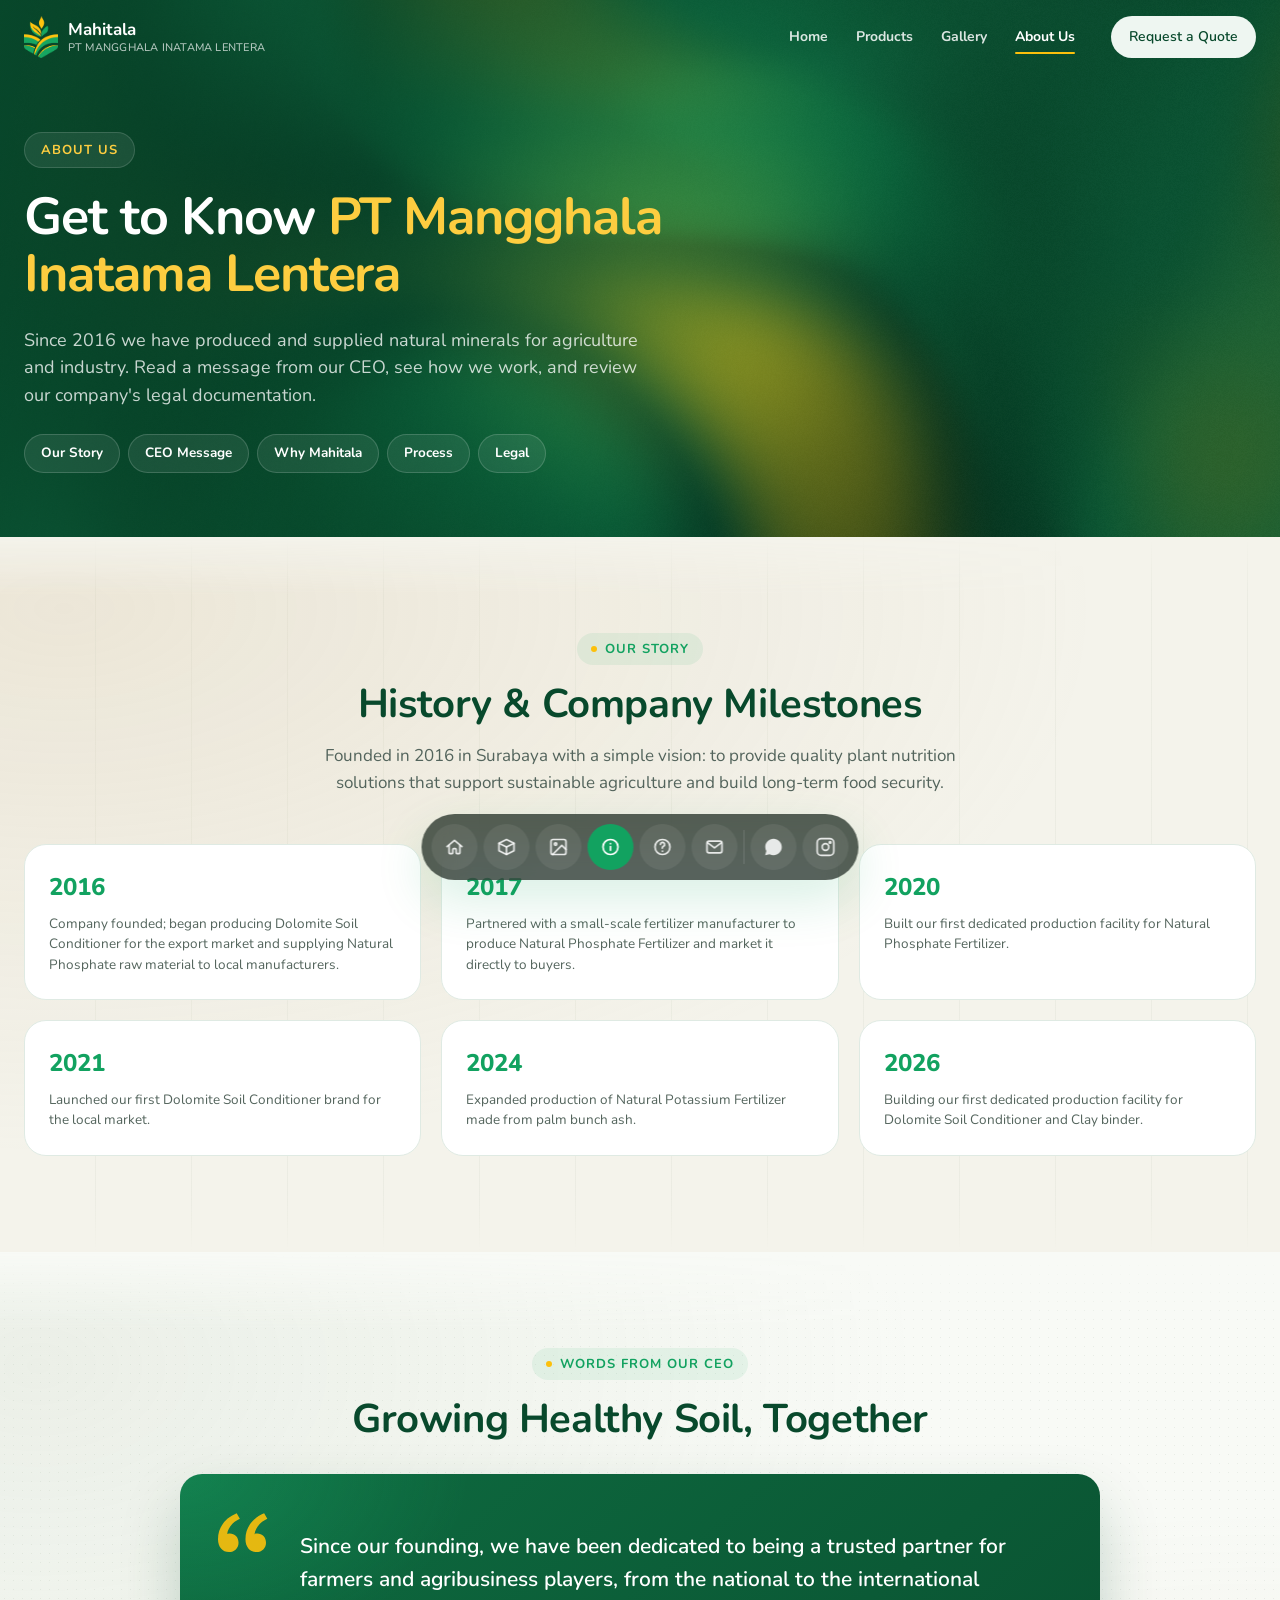
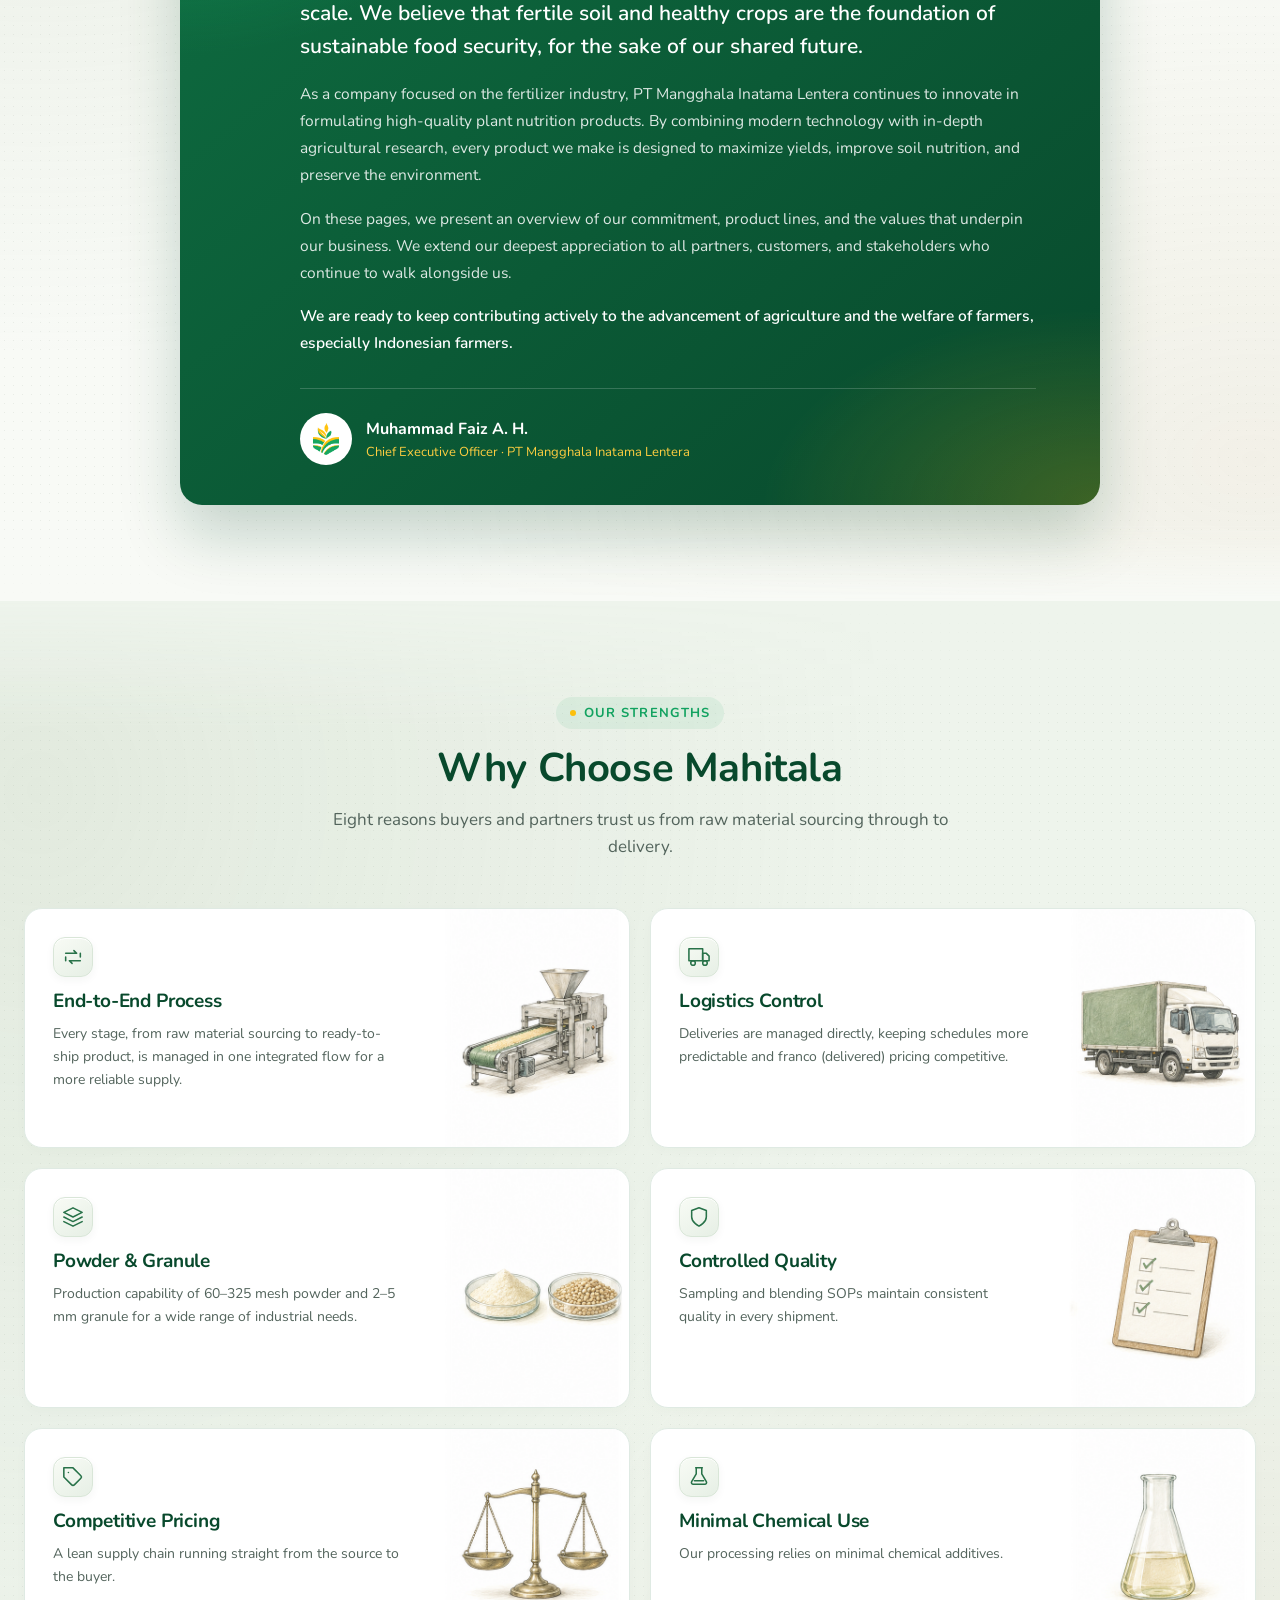
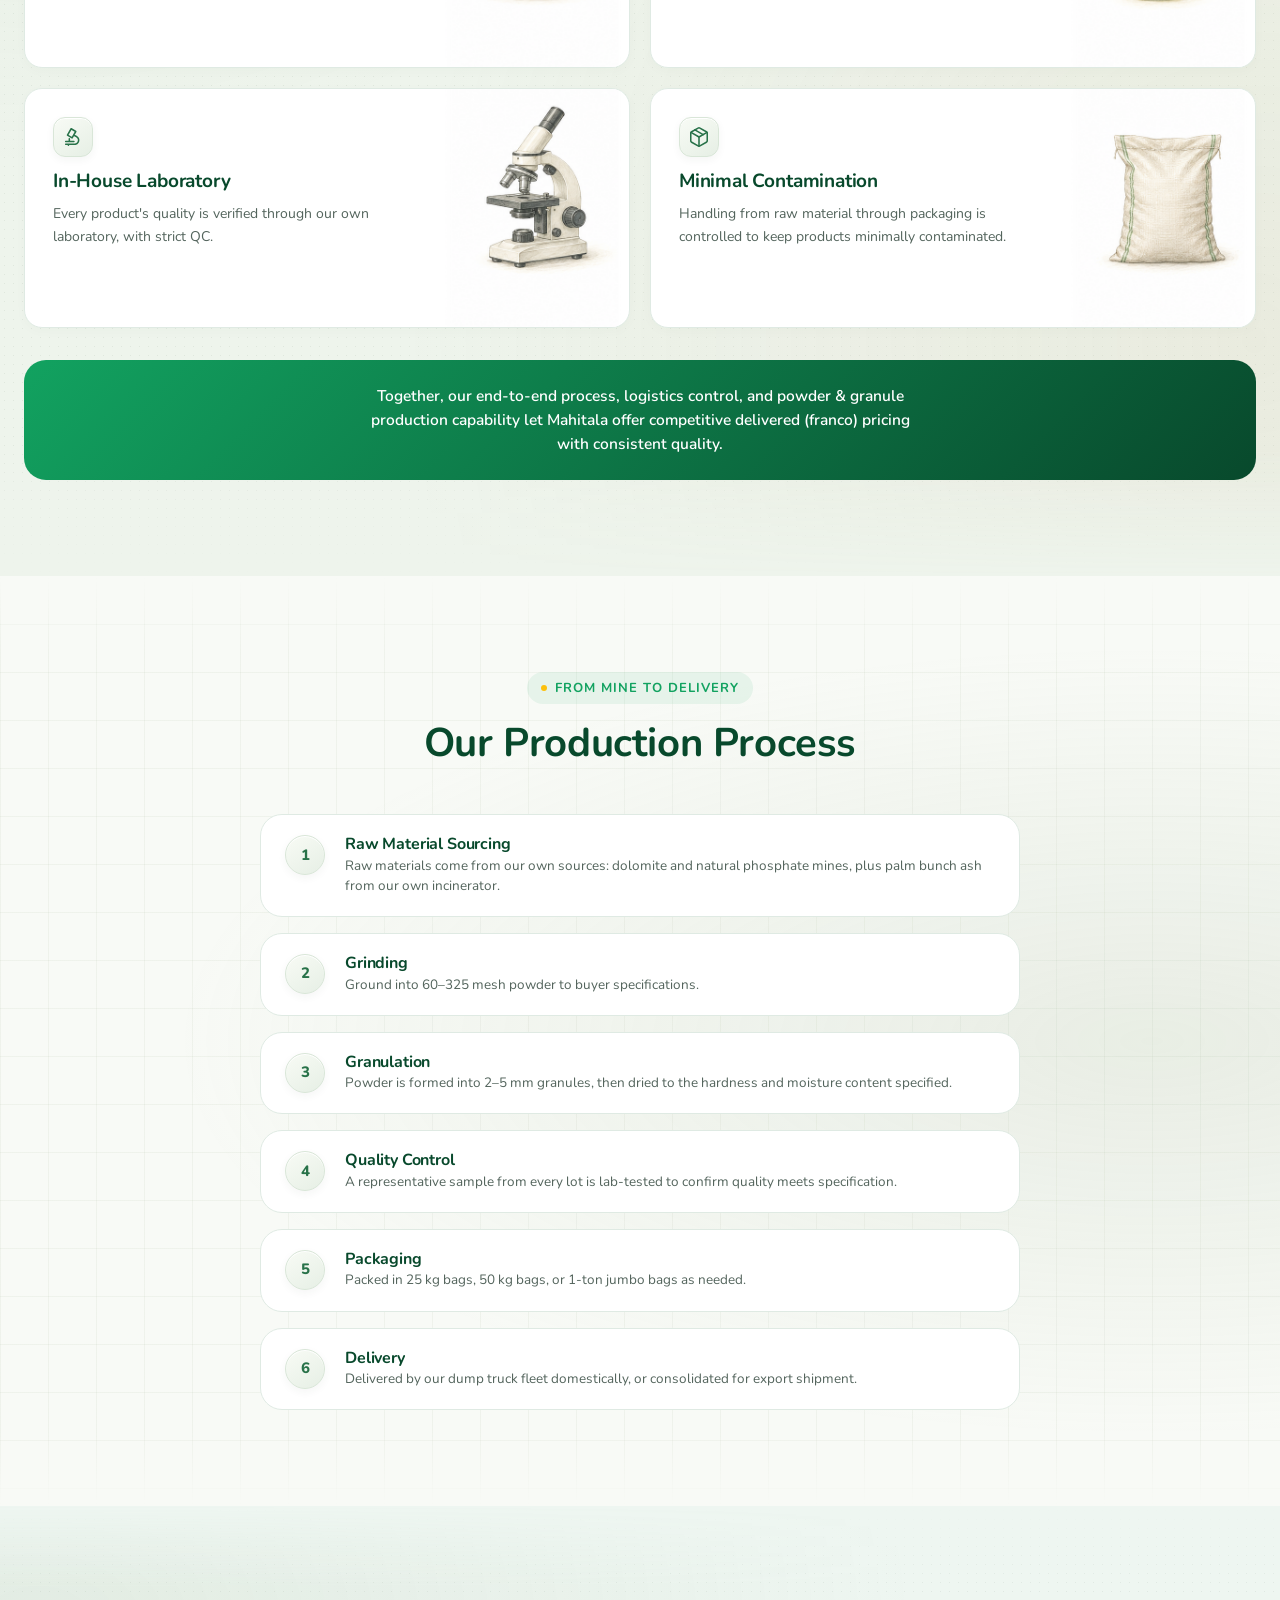
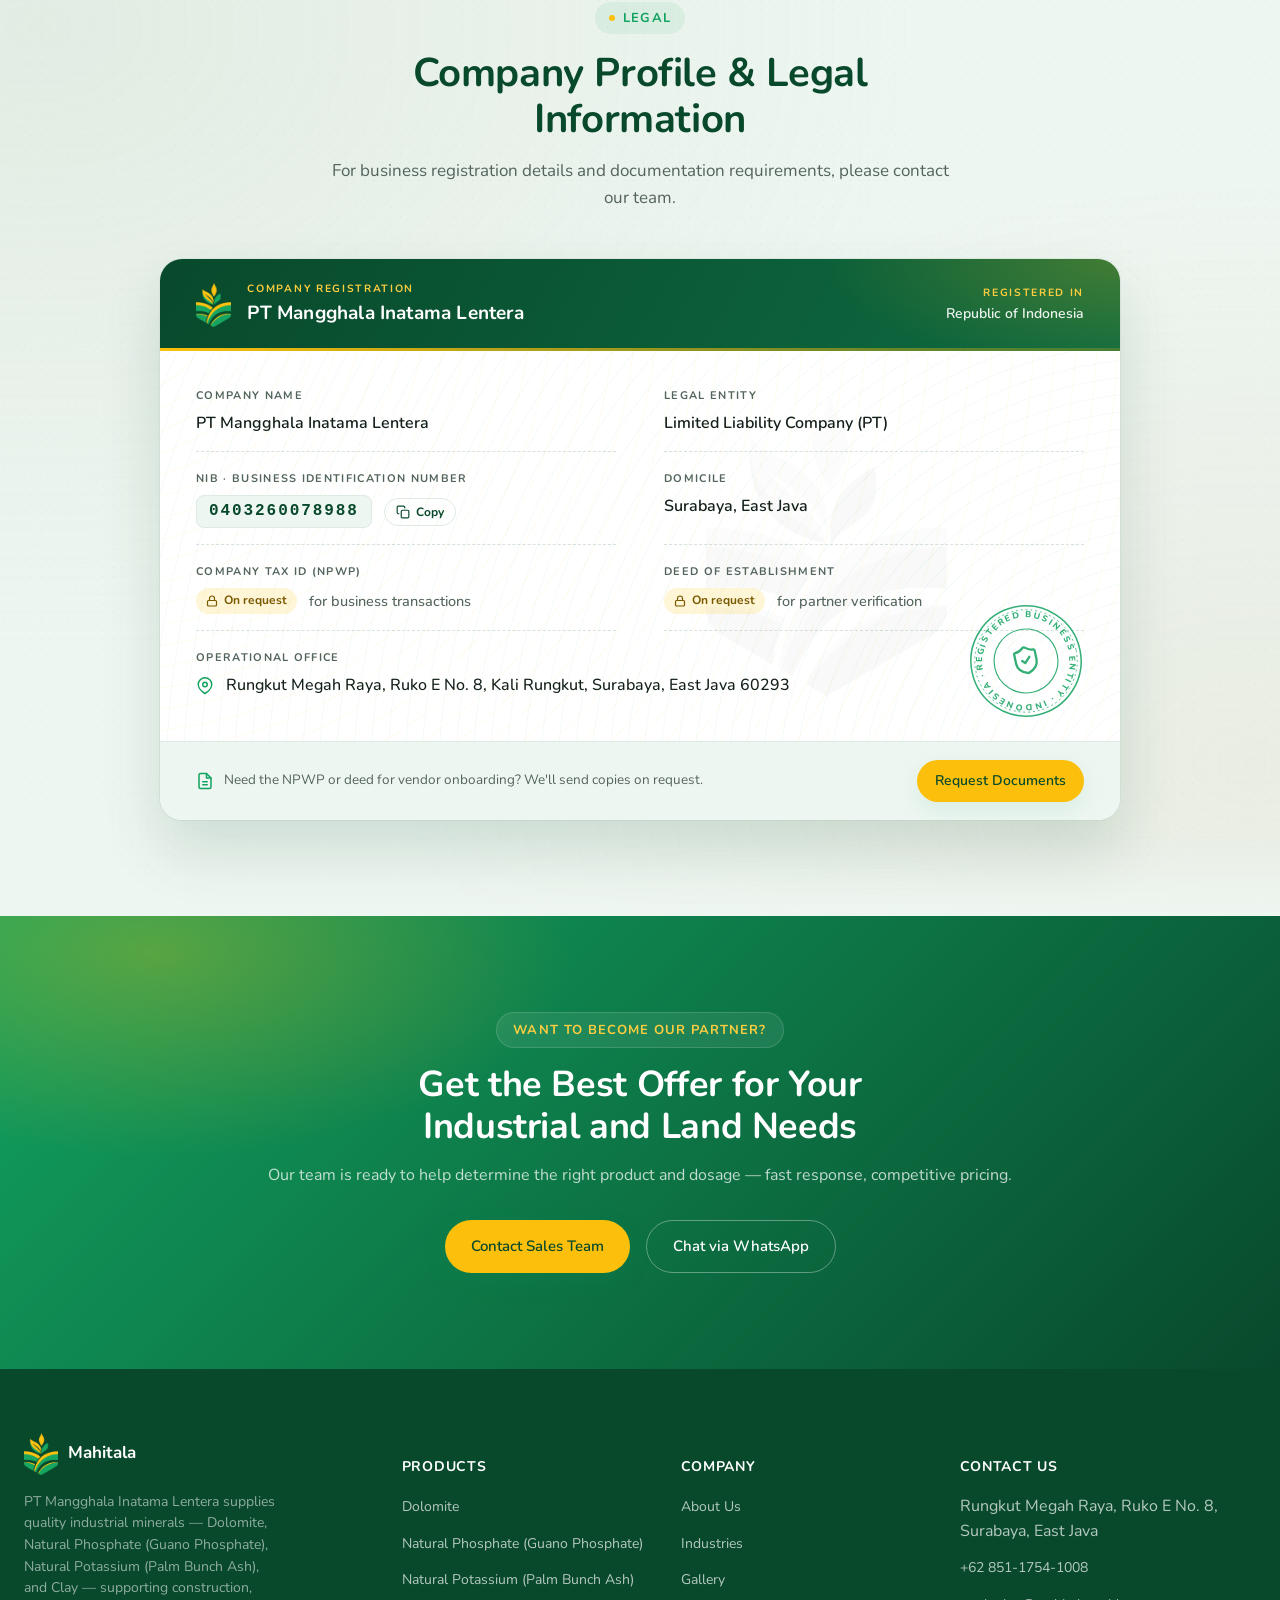
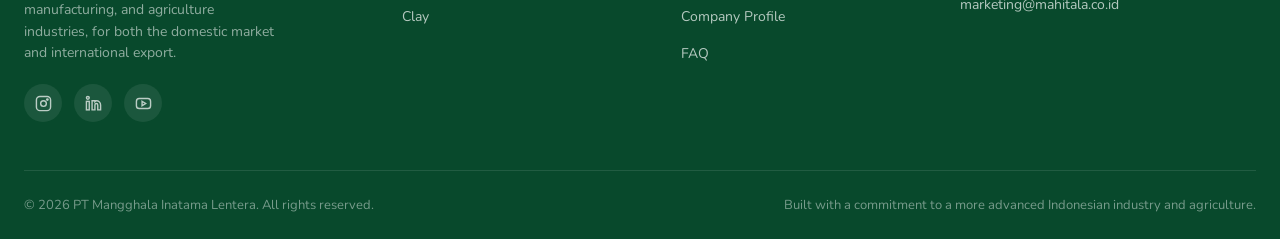
==== commit 265217c3: "Switch to the new phone number and mahitala.co.id for cPanel hosting - Phone/WhatsApp: 0812-9071-828" ====
--- a/about.html
+++ b/about.html
@@ -5,21 +5,21 @@
 <meta name="viewport" content="width=device-width, initial-scale=1, viewport-fit=cover">
 <title>About Us — PT Mangghala Inatama Lentera</title>
 <meta name="description" content="Company profile, team, and legal documentation for PT Mangghala Inatama Lentera — producer and distributor of Dolomite, Natural Phosphate (Guano Phosphate), Natural Potassium (Palm Bunch Ash), and Clay.">
-<link rel="canonical" href="https://bgdrgnnn.github.io/Mahitala/about.html">
+<link rel="canonical" href="https://mahitala.co.id/about.html">
 <meta property="og:type" content="website">
-<meta property="og:url" content="https://bgdrgnnn.github.io/Mahitala/about.html">
+<meta property="og:url" content="https://mahitala.co.id/about.html">
 <meta property="og:site_name" content="Mahitala">
 <meta property="og:locale" content="en_US">
 <meta property="og:title" content="About Us — PT Mangghala Inatama Lentera">
 <meta property="og:description" content="Company profile, team, and legal documentation for PT Mangghala Inatama Lentera — producer and distributor of Dolomite, Natural Phosphate (Guano Phosphate), Natural Potassium (Palm Bunch Ash), and Clay.">
-<meta property="og:image" content="https://bgdrgnnn.github.io/Mahitala/assets/logo-full.png">
+<meta property="og:image" content="https://mahitala.co.id/assets/logo-full.png">
 <meta property="og:image:width" content="1576">
 <meta property="og:image:height" content="425">
 <meta property="og:image:alt" content="PT Mangghala Inatama Lentera (Mahitala) logo">
 <meta name="twitter:card" content="summary_large_image">
 <meta name="twitter:title" content="About Us — PT Mangghala Inatama Lentera">
 <meta name="twitter:description" content="Company profile, team, and legal documentation for PT Mangghala Inatama Lentera — producer and distributor of Dolomite, Natural Phosphate (Guano Phosphate), Natural Potassium (Palm Bunch Ash), and Clay.">
-<meta name="twitter:image" content="https://bgdrgnnn.github.io/Mahitala/assets/logo-full.png">
+<meta name="twitter:image" content="https://mahitala.co.id/assets/logo-full.png">
 <link rel="icon" type="image/png" href="assets/logo-icon.png">
 <link rel="preconnect" href="https://fonts.googleapis.com">
 <link rel="preconnect" href="https://fonts.gstatic.com" crossorigin>
@@ -31,8 +31,8 @@
   "@type": "Organization",
   "name": "PT Mangghala Inatama Lentera",
   "alternateName": "Mahitala",
-  "url": "https://bgdrgnnn.github.io/Mahitala/",
-  "logo": "https://bgdrgnnn.github.io/Mahitala/assets/logo-full.png",
+  "url": "https://mahitala.co.id/",
+  "logo": "https://mahitala.co.id/assets/logo-full.png",
   "description": "Mineral agribusiness company based in Surabaya, East Java, Indonesia. Produces and supplies Dolomite, Natural Phosphate (Guano Phosphate), Natural Potassium (Palm Bunch Ash), and Clay in powder and granule form for agriculture, aquaculture, livestock, and industrial sectors, with export-ready capability for international buyers.",
   "address": {
     "@type": "PostalAddress",
@@ -44,7 +44,7 @@
   },
   "contactPoint": {
     "@type": "ContactPoint",
-    "telephone": "+62-812-9071-8284",
+    "telephone": "+62-851-1754-1008",
     "contactType": "sales",
     "email": "marketing@mahitala.co.id",
     "areaServed": "Worldwide",
@@ -116,7 +116,7 @@
     <span class="dock-label">Contact</span>
   </a>
   <span class="dock-sep" aria-hidden="true"></span>
-  <a href="https://wa.me/6281290718284" class="dock-item" target="_blank" rel="noopener" data-tooltip="WhatsApp">
+  <a href="https://wa.me/6285117541008" class="dock-item" target="_blank" rel="noopener" data-tooltip="WhatsApp">
     <svg viewBox="0 0 24 24" fill="currentColor"><path d="M12.04 2C6.58 2 2.13 6.45 2.13 11.91c0 1.75.46 3.45 1.32 4.95L2 22l5.28-1.38a9.9 9.9 0 0 0 4.76 1.21h.01c5.46 0 9.91-4.45 9.91-9.91C21.96 6.45 17.5 2 12.04 2z"/></svg>
     <span class="dock-label">WhatsApp</span>
   </a>
@@ -390,7 +390,7 @@
         <p>Our team is ready to help determine the right product and dosage — fast response, competitive pricing.</p>
         <div class="hero-cta">
           <a href="index.html#kontak" class="btn btn-primary">Contact Sales Team</a>
-          <a href="https://wa.me/6281290718284" class="btn btn-outline" target="_blank" rel="noopener">Chat via WhatsApp</a>
+          <a href="https://wa.me/6285117541008" class="btn btn-outline" target="_blank" rel="noopener">Chat via WhatsApp</a>
         </div>
       </div>
     </div>
@@ -441,7 +441,7 @@
         <h5>Contact Us</h5>
         <ul>
           <li>Rungkut Megah Raya, Ruko E No. 8, Surabaya, East Java</li>
-          <li><a href="tel:+6281290718284">+62 812-9071-8284</a></li>
+          <li><a href="tel:+6285117541008">+62 851-1754-1008</a></li>
           <li><a href="mailto:marketing@mahitala.co.id">marketing@mahitala.co.id</a></li>
         </ul>
       </div>
--- a/css/style.css
+++ b/css/style.css
@@ -501,6 +501,11 @@
   transform: translateX(-50%) translateY(20px);
   pointer-events: none;
 }
+.dock-nav.is-scroll-hidden {
+  opacity: 0;
+  transform: translateX(-50%) translateY(calc(100% + 32px));
+  pointer-events: none;
+}
 
 @media (max-width: 560px) {
   .dock-nav {
@@ -1933,120 +1938,234 @@
   .phv-tile:hover img { transform: none; }
 }
 
-.gallery-filters {
-  display: flex;
-  gap: var(--space-2);
-  justify-content: center;
-  flex-wrap: wrap;
-  margin-top: var(--space-8);
-  margin-bottom: var(--space-12);
-}
-.gallery-filter-btn {
-  padding: 10px 20px;
+/* ---------- Gallery story: a step index driving one photo carousel ----------
+   A left-hand list of stages (01-04) swaps which carousel shows on the
+   right, so the carousel can use the page's full width instead of
+   sitting centered in a narrow column, and a carousel's modest display
+   size keeps photos close to their native resolution instead of the
+   blur a full-bleed, near-viewport-height panel caused when it
+   stretched a photo far past its source size. */
+
+.story-explorer {
+  display: grid;
+  grid-template-columns: 300px 1fr;
+  gap: var(--space-12);
+  align-items: start;
+}
+
+.story-explorer-nav {
+  display: flex;
+  flex-direction: column;
+  gap: var(--space-1);
+  position: sticky;
+  top: 96px;
+}
+.story-step {
+  display: flex;
+  align-items: flex-start;
+  gap: var(--space-4);
+  padding: var(--space-4) var(--space-5);
+  border-radius: var(--radius-lg);
+  text-align: left;
+  background: transparent;
+  border: 1px solid transparent;
+  transition: background 200ms var(--ease-standard), border-color 200ms var(--ease-standard);
+}
+.story-step:hover { background: var(--color-surface-alt); }
+.story-step.active { background: var(--color-surface-alt); border-color: var(--color-border); }
+.story-step-num {
+  flex: none;
+  font-size: 22px;
+  font-weight: 900;
+  line-height: 1.3;
+  color: var(--color-border);
+  transition: color 200ms var(--ease-standard);
+}
+.story-step.active .story-step-num { color: var(--color-primary); }
+.story-step-body { display: flex; flex-direction: column; min-width: 0; }
+.story-step-body strong { font-size: 16px; }
+.story-step-intro {
+  display: block;
+  font-size: 13.5px;
+  color: var(--color-muted-foreground);
+  line-height: 1.5;
+  max-height: 0;
+  overflow: hidden;
+  opacity: 0;
+  transition: max-height 300ms var(--ease-standard), opacity 300ms var(--ease-standard), margin-top 300ms var(--ease-standard);
+}
+.story-step.active .story-step-intro { max-height: 140px; opacity: 1; margin-top: var(--space-2); }
+
+.story-explorer-stage { min-width: 0; }
+.story-carousel-group[hidden] { display: none; }
+
+.story-carousel { position: relative; max-width: 780px; margin-left: auto; }
+
+.story-carousel-track {
+  display: flex;
+  overflow-x: auto;
+  scroll-snap-type: x mandatory;
+  border-radius: var(--radius-lg);
+  box-shadow: var(--shadow-md);
+  scrollbar-width: none;
+}
+.story-carousel-track::-webkit-scrollbar { display: none; }
+
+.story-slide {
+  flex: 0 0 100%;
+  scroll-snap-align: start;
+  background: var(--color-surface);
+  border: 1px solid var(--color-border);
+}
+
+.story-slide-media { position: relative; aspect-ratio: 3 / 2; overflow: hidden; background: var(--color-surface-alt); }
+.story-slide-media img { width: 100%; height: 100%; object-fit: cover; display: block; }
+.story-slide-index {
+  position: absolute;
+  top: var(--space-4);
+  left: var(--space-4);
+  font-size: 12px;
+  font-weight: 800;
+  letter-spacing: 0.04em;
+  background: rgba(5, 23, 14, 0.6);
+  color: #fff;
+  padding: 4px 11px;
   border-radius: var(--radius-full);
-  background: var(--color-surface-alt);
-  color: var(--color-muted-foreground);
-  font-weight: 700;
-  font-size: 14px;
-  transition: background 200ms var(--ease-standard), color 200ms var(--ease-standard);
-}
-.gallery-filter-btn:hover { background: var(--color-border); }
-.gallery-filter-btn.active { background: var(--color-primary); color: #fff; }
-
-.gallery-grid {
-  display: grid;
-  grid-template-columns: repeat(3, 1fr);
-  gap: var(--space-6);
-}
-@media (max-width: 900px) { .gallery-grid { grid-template-columns: repeat(2, 1fr); } }
-@media (max-width: 560px) { .gallery-grid { grid-template-columns: 1fr; } }
-
-.gallery-card {
-  position: relative;
-  overflow: hidden;
-  border-radius: var(--radius-lg);
-  min-height: 240px;
-  padding: var(--space-6);
-  display: flex;
-  flex-direction: column;
-  color: #fff;
-  box-shadow: var(--shadow-md);
-  transition: transform 300ms var(--ease-standard), box-shadow 300ms var(--ease-standard), opacity 300ms var(--ease-standard), filter 300ms var(--ease-standard);
-}
-.gallery-card:hover { transform: translateY(-4px); box-shadow: var(--shadow-lg); }
-.gallery-card.dolomite { background: linear-gradient(150deg, #57534E, #1C1917); }
-.gallery-card.phosphate { background: linear-gradient(150deg, #1B6B47, #062A19); }
-.gallery-card.palmash { background: linear-gradient(150deg, #6B4F3B, #241A10); }
-.gallery-card.is-hidden { display: none; }
-
-.gallery-card-tag {
-  position: relative;
-  z-index: 1;
-  align-self: flex-start;
+}
+
+.story-slide-body { padding: var(--space-6); }
+.story-slide-tag {
+  display: inline-block;
   font-size: 11px;
   font-weight: 700;
-  letter-spacing: 0.04em;
+  letter-spacing: 0.06em;
   text-transform: uppercase;
-  background: rgba(255,255,255,0.14);
+  color: var(--color-primary-dark);
+  background: rgba(18, 162, 96, 0.1);
   padding: 5px 12px;
   border-radius: var(--radius-full);
-  margin-bottom: var(--space-6);
-}
-
-.gallery-icon-wrap {
+  margin-bottom: var(--space-3);
+}
+.story-slide-body h3 { font-size: 20px; margin-bottom: var(--space-2); }
+.story-slide-body p { color: var(--color-muted-foreground); font-size: 14.5px; line-height: 1.55; }
+
+/* Positioned via an aria-hidden zone matching the media's aspect ratio,
+   so the buttons sit centered on the photo regardless of how tall the
+   caption below it grows. */
+.story-carousel-nav-zone {
+  position: absolute;
+  top: 0; left: 0; right: 0;
+  aspect-ratio: 3 / 2;
+  pointer-events: none;
+}
+.story-carousel-nav {
+  position: absolute;
+  top: 50%;
+  transform: translateY(-50%);
+  width: 40px;
+  height: 40px;
+  border-radius: 50%;
+  background: rgba(255, 255, 255, 0.92);
+  color: var(--color-primary-dark);
+  box-shadow: var(--shadow-md);
+  display: flex;
+  align-items: center;
+  justify-content: center;
+  pointer-events: auto;
+  transition: transform 200ms var(--ease-standard), background 200ms var(--ease-standard);
+}
+.story-carousel-nav:hover { background: #fff; transform: translateY(-50%) scale(1.08); }
+.story-carousel-nav:disabled { opacity: 0.35; pointer-events: none; }
+.story-carousel-nav.prev { left: var(--space-3); }
+.story-carousel-nav.next { right: var(--space-3); }
+.story-carousel-nav svg { width: 18px; height: 18px; }
+
+.story-carousel-dots { display: flex; justify-content: center; gap: 8px; margin-top: var(--space-5); }
+.story-dot { width: 8px; height: 8px; border-radius: 50%; background: var(--color-border); transition: background 200ms var(--ease-standard), width 200ms var(--ease-standard); }
+.story-dot.active { background: var(--color-primary); width: 22px; border-radius: 4px; }
+
+/* Single-photo chapters (Shipping) skip the nav/dots entirely in markup. */
+
+@media (max-width: 860px) {
+  .story-explorer { grid-template-columns: 1fr; gap: var(--space-6); }
+  .story-explorer-nav {
+    position: static;
+    flex-direction: row;
+    flex-wrap: wrap;
+    gap: var(--space-2);
+  }
+  .story-step {
+    flex: 1 1 calc(50% - var(--space-2));
+    align-items: center;
+    gap: var(--space-3);
+    padding: 10px 16px;
+    border-radius: var(--radius-full);
+    background: var(--color-surface-alt);
+    border-color: var(--color-border);
+  }
+  .story-step.active { background: var(--color-primary); border-color: var(--color-primary); }
+  .story-step.active .story-step-num,
+  .story-step.active .story-step-body strong { color: #fff; }
+  .story-step-num { font-size: 14px; color: var(--color-muted-foreground); }
+  .story-step-body strong { font-size: 13.5px; }
+  .story-step-intro { display: none; }
+}
+@media (max-width: 680px) {
+  .story-carousel-nav { display: none; }
+}
+
+/* ---------- Facilities gallery: a bento grid recap of the whole story ----------
+   A quick-glance overview using the same photos as the chapters above,
+   for anyone who wants every shot at once rather than paging through
+   each chapter's carousel. */
+
+.facilities-grid {
+  display: grid;
+  grid-template-columns: repeat(6, 1fr);
+  gap: var(--space-5);
+}
+.facility-card {
   position: relative;
-  z-index: 1;
-  width: 60px;
-  height: 60px;
-  border-radius: 16px;
-  background: rgba(255,255,255,0.12);
-  display: flex;
-  align-items: center;
-  justify-content: center;
-  margin-top: auto;
-}
-.gallery-icon-wrap svg { width: 30px; height: 30px; }
-
-.gallery-card-body { position: relative; z-index: 1; margin-top: var(--space-5); }
-.gallery-card-body h3 { color: #fff; font-size: 19px; margin-bottom: 6px; }
-.gallery-card-body p { color: rgba(255,255,255,0.68); font-size: 13.5px; line-height: 1.5; }
-
-/* Photo variant — real illustration/photo at top instead of a dark
-   gradient + small icon, used for the Gallery's process cards. */
-.gallery-card.photo {
-  padding: 0;
-  background: var(--color-surface);
-  border: 1px solid var(--color-border);
-  box-shadow: var(--shadow-sm);
-}
-.gallery-card.photo:hover { box-shadow: var(--shadow-md); }
-
-.gallery-photo-wrap {
-  position: relative;
-  aspect-ratio: 2 / 1;
+  grid-column: span 2;
+  aspect-ratio: 4 / 3;
+  border-radius: var(--radius-lg);
   overflow: hidden;
   background: var(--color-surface-alt);
 }
-.gallery-photo-wrap img { width: 100%; height: 100%; object-fit: cover; display: block; }
-.gallery-photo-wrap.icon-only { display: flex; align-items: center; justify-content: center; color: var(--color-primary); }
-.gallery-photo-wrap.icon-only svg { width: 64px; height: 64px; }
-
-.gallery-card.photo .gallery-card-tag {
-  position: absolute;
-  top: var(--space-4);
+.facility-card.featured { grid-column: span 3; }
+.facility-card img { width: 100%; height: 100%; object-fit: cover; display: block; transition: transform 500ms var(--ease-standard); }
+.facility-card:hover img { transform: scale(1.05); }
+.facility-card::after {
+  content: "";
+  position: absolute;
+  inset: 0;
+  background: linear-gradient(0deg, rgba(5, 23, 14, 0.78) 0%, transparent 48%);
+}
+.facility-card span {
+  position: absolute;
   left: var(--space-4);
+  right: var(--space-4);
+  bottom: var(--space-4);
   z-index: 1;
-  margin-bottom: 0;
-  background: var(--color-primary-dark);
   color: #fff;
-}
-.gallery-card.photo .gallery-card-body { margin-top: 0; padding: var(--space-5) var(--space-6) var(--space-6); }
-.gallery-card.photo .gallery-card-body h3 { color: var(--color-foreground); }
-.gallery-card.photo .gallery-card-body p { color: var(--color-muted-foreground); }
-
+  font-weight: 800;
+  font-size: 15px;
+  line-height: 1.3;
+}
+
+@media (max-width: 900px) {
+  .facilities-grid { grid-template-columns: repeat(2, 1fr); gap: var(--space-3); }
+  .facility-card, .facility-card.featured { grid-column: span 1; }
+  /* 7 cards in 2 columns: a full-width lead card keeps the rest in even pairs. */
+  .facility-card:first-child { grid-column: span 2; aspect-ratio: 16 / 10; }
+}
+@media (max-width: 480px) {
+  .facility-card { aspect-ratio: 1 / 1; }
+  .facility-card span { left: var(--space-3); right: var(--space-3); bottom: var(--space-3); font-size: 13px; }
+}
 @media (prefers-reduced-motion: reduce) {
-  .gallery-card { transition: none; }
-  .gallery-card:hover { transform: none; }
+  .facility-card img { transition: none; }
+  .facility-card:hover img { transform: none; }
 }
 
 /* ==========================================================================
@@ -2499,8 +2618,8 @@
   color: var(--color-muted-foreground);
 }
 .coa-labs img { display: block; width: auto; }
-.coa-labs .lab-idsurvey { height: 22px; }
-.coa-labs .lab-sucofindo { height: 30px; }
+.coa-labs .lab-idsurvey { height: 26px; }
+.coa-labs .lab-sucofindo { height: 36px; }
 .coa-download svg { width: 16px; height: 16px; }
 .coa-card .coa-note { margin-top: var(--space-3); font-size: 12px; font-style: italic; }
 
@@ -2988,7 +3107,32 @@
 .pp-spec-head small { text-transform: none; letter-spacing: 0; font-weight: 600; }
 .pp-spec-note { margin-top: var(--space-4); font-size: 12px; font-style: italic; color: var(--color-muted-foreground); }
 
-.pp-coa { max-width: 960px; margin: 0 auto; }
+/* COA sits in the overview column, under the copy, next to the tall
+   spec card. */
+.pp-copy .pp-coa { margin-top: var(--space-8); padding: var(--space-6); box-shadow: var(--shadow-md); }
+.pp-copy .coa-card p { margin-top: 0; font-size: 13.5px; line-height: 1.5; color: var(--color-muted-foreground); }
+.pp-copy .coa-card .coa-note { margin-top: var(--space-3); font-size: 12px; }
+.pp-copy .coa-results { grid-template-columns: repeat(2, minmax(0, 1fr)); }
+.pp-coa .coa-foot { flex-direction: column; align-items: stretch; border-top: 0; padding-top: 0; }
+.pp-coa .coa-labs {
+  flex-wrap: wrap;
+  justify-content: center;
+  gap: var(--space-3) var(--space-8);
+  padding: var(--space-5) var(--space-4);
+  border: 1px solid var(--color-border);
+  border-radius: var(--radius-md);
+  background: linear-gradient(180deg, var(--color-surface) 0%, var(--color-surface-alt) 100%);
+}
+.pp-coa .coa-labs small { flex-basis: 100%; text-align: center; }
+.pp-coa .coa-labs .lab-idsurvey { height: 38px; }
+.pp-coa .coa-labs .lab-sucofindo { height: 56px; }
+.pp-coa .coa-download { align-self: flex-start; }
+@media (max-width: 480px) {
+  .pp-copy .pp-coa { padding: var(--space-5) var(--space-4); }
+  .pp-coa .coa-labs { gap: var(--space-3) var(--space-5); }
+  .pp-coa .coa-labs .lab-idsurvey { height: 30px; }
+  .pp-coa .coa-labs .lab-sucofindo { height: 44px; }
+}
 
 .pp-benefits { background: var(--color-surface-alt); }
 .pp-benefit-grid { grid-template-columns: repeat(3, minmax(0, 1fr)); margin-bottom: 0; }
@@ -3039,6 +3183,26 @@
 .pp-app-icon.is-result { color: var(--color-primary-dark); background: var(--color-accent); }
 .pp-app-icon svg { width: 16px; height: 16px; }
 
+/* Phones: a full-width illustration per card made the Dolomite page's 12
+   sector cards ~4 screens tall — switch to a compact row (thumbnail left,
+   text right). */
+@media (max-width: 600px) {
+  .pp-app-grid { gap: var(--space-3); }
+  .pp-app {
+    display: grid;
+    grid-template-columns: 88px minmax(0, 1fr);
+    column-gap: var(--space-4);
+    row-gap: 8px;
+    align-items: start;
+    padding: var(--space-4);
+  }
+  .pp-app-art { grid-row: 1 / span 3; aspect-ratio: 1 / 1; }
+  .pp-app-sector { justify-self: start; }
+  .pp-app p { font-size: 13px; gap: 8px; }
+  .pp-app-icon { width: 24px; height: 24px; }
+  .pp-app-icon svg { width: 14px; height: 14px; }
+}
+
 .pp-faq { background: var(--color-surface-alt); }
 .pp-faq-grid { display: grid; grid-template-columns: minmax(0, 0.8fr) minmax(0, 1.2fr); gap: var(--space-12); align-items: start; }
 .pp-faq-grid .section-head { text-align: left; margin: 0; }
@@ -3069,8 +3233,23 @@
 .pp-other-go svg { width: 18px; height: 18px; color: var(--color-primary); }
 
 /* products.html: link from each product block to its own page */
-.pdetail-more { display: inline-flex; align-items: center; gap: 6px; margin-top: var(--space-5); }
-.pdetail-more svg { width: 16px; height: 16px; }
+/* "Full specs" link to the product's landing page: gradient CTA with
+   breathing room before the Key Benefits grid. */
+.pdetail-more {
+  display: inline-flex;
+  align-items: center;
+  gap: 8px;
+  margin: 0 0 var(--space-8);
+  padding: 12px 22px;
+  background: linear-gradient(120deg, var(--color-primary) 0%, var(--color-primary-dark) 100%);
+  box-shadow: 0 10px 24px -10px rgba(8, 73, 44, 0.65);
+}
+.pdetail-more:hover {
+  background: linear-gradient(120deg, var(--color-primary) 0%, var(--color-primary-dark) 100%);
+  box-shadow: 0 14px 28px -10px rgba(8, 73, 44, 0.75);
+}
+.pdetail-more svg { width: 16px; height: 16px; transition: transform 0.25s var(--ease-standard); }
+.pdetail-more:hover svg { transform: translateX(4px); }
 
 @media (prefers-reduced-motion: reduce) {
   .pp-thumb, .pp-other { transition: none; }
